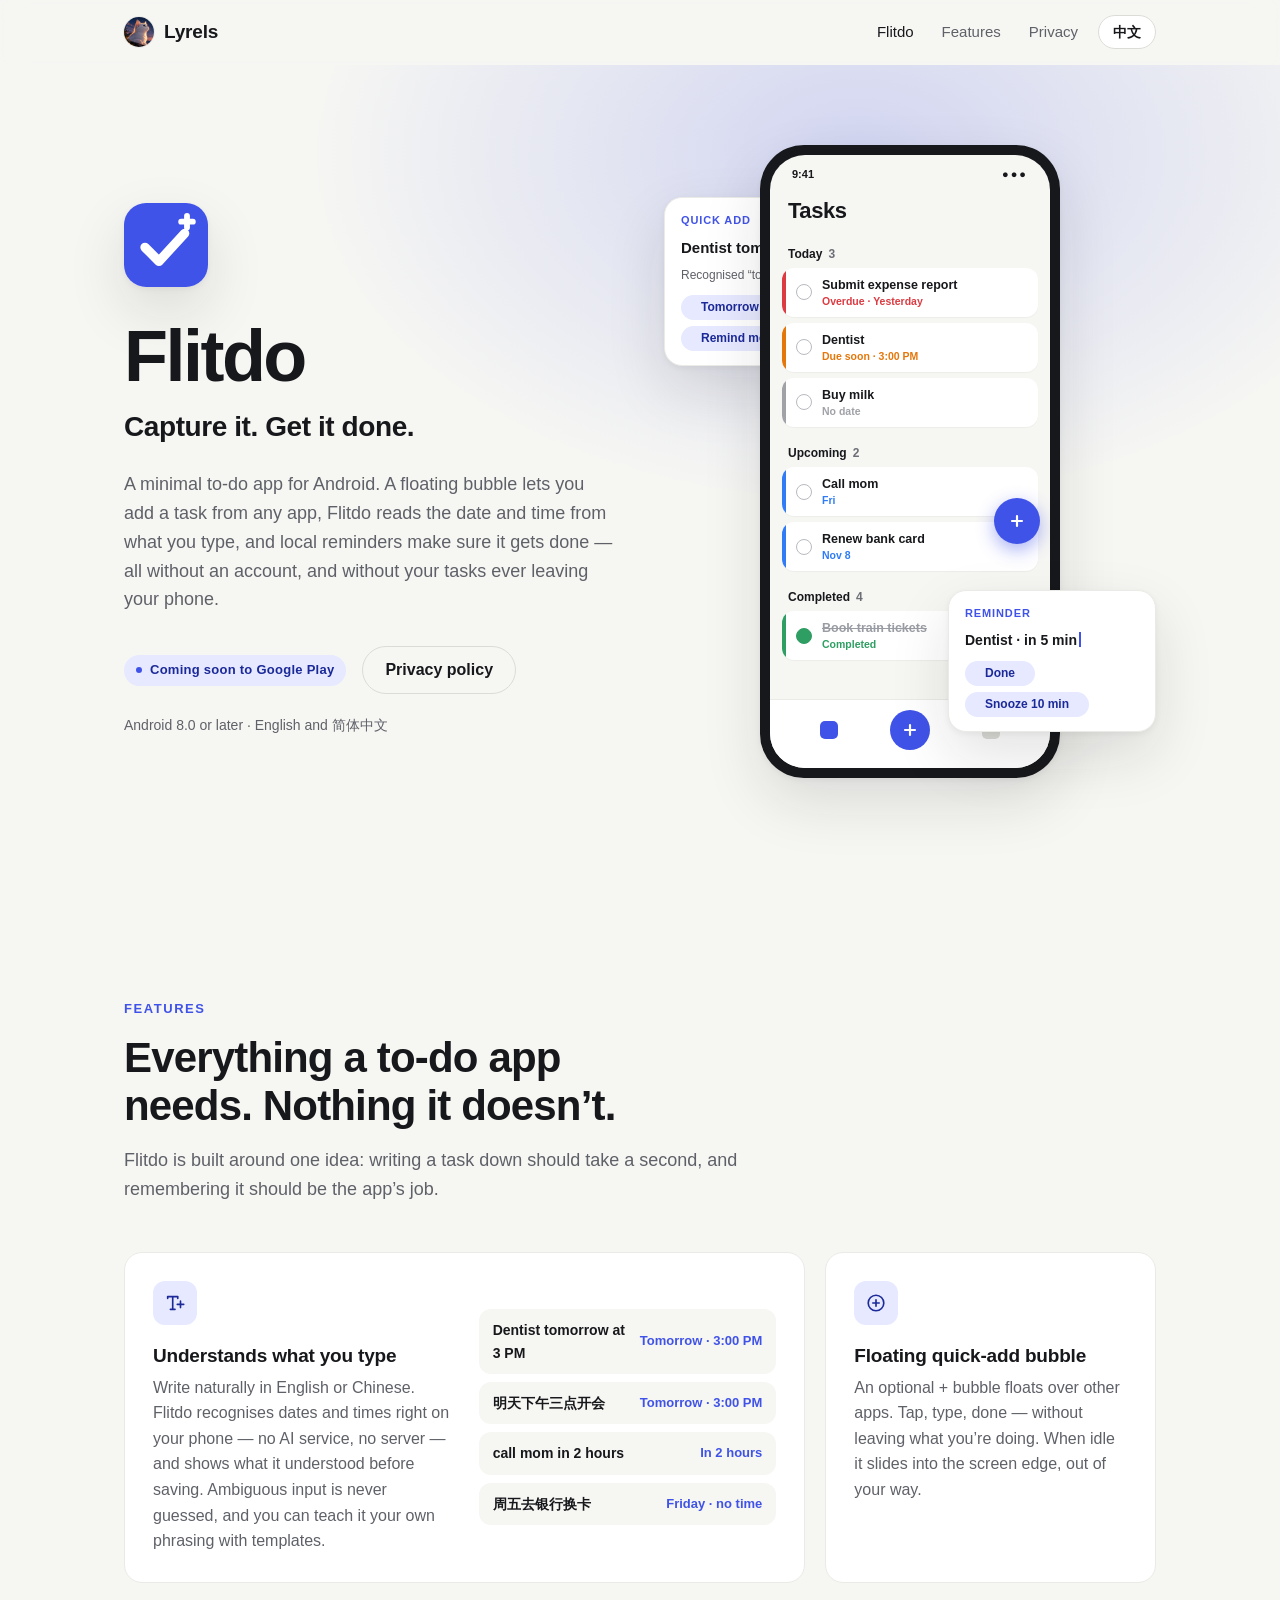
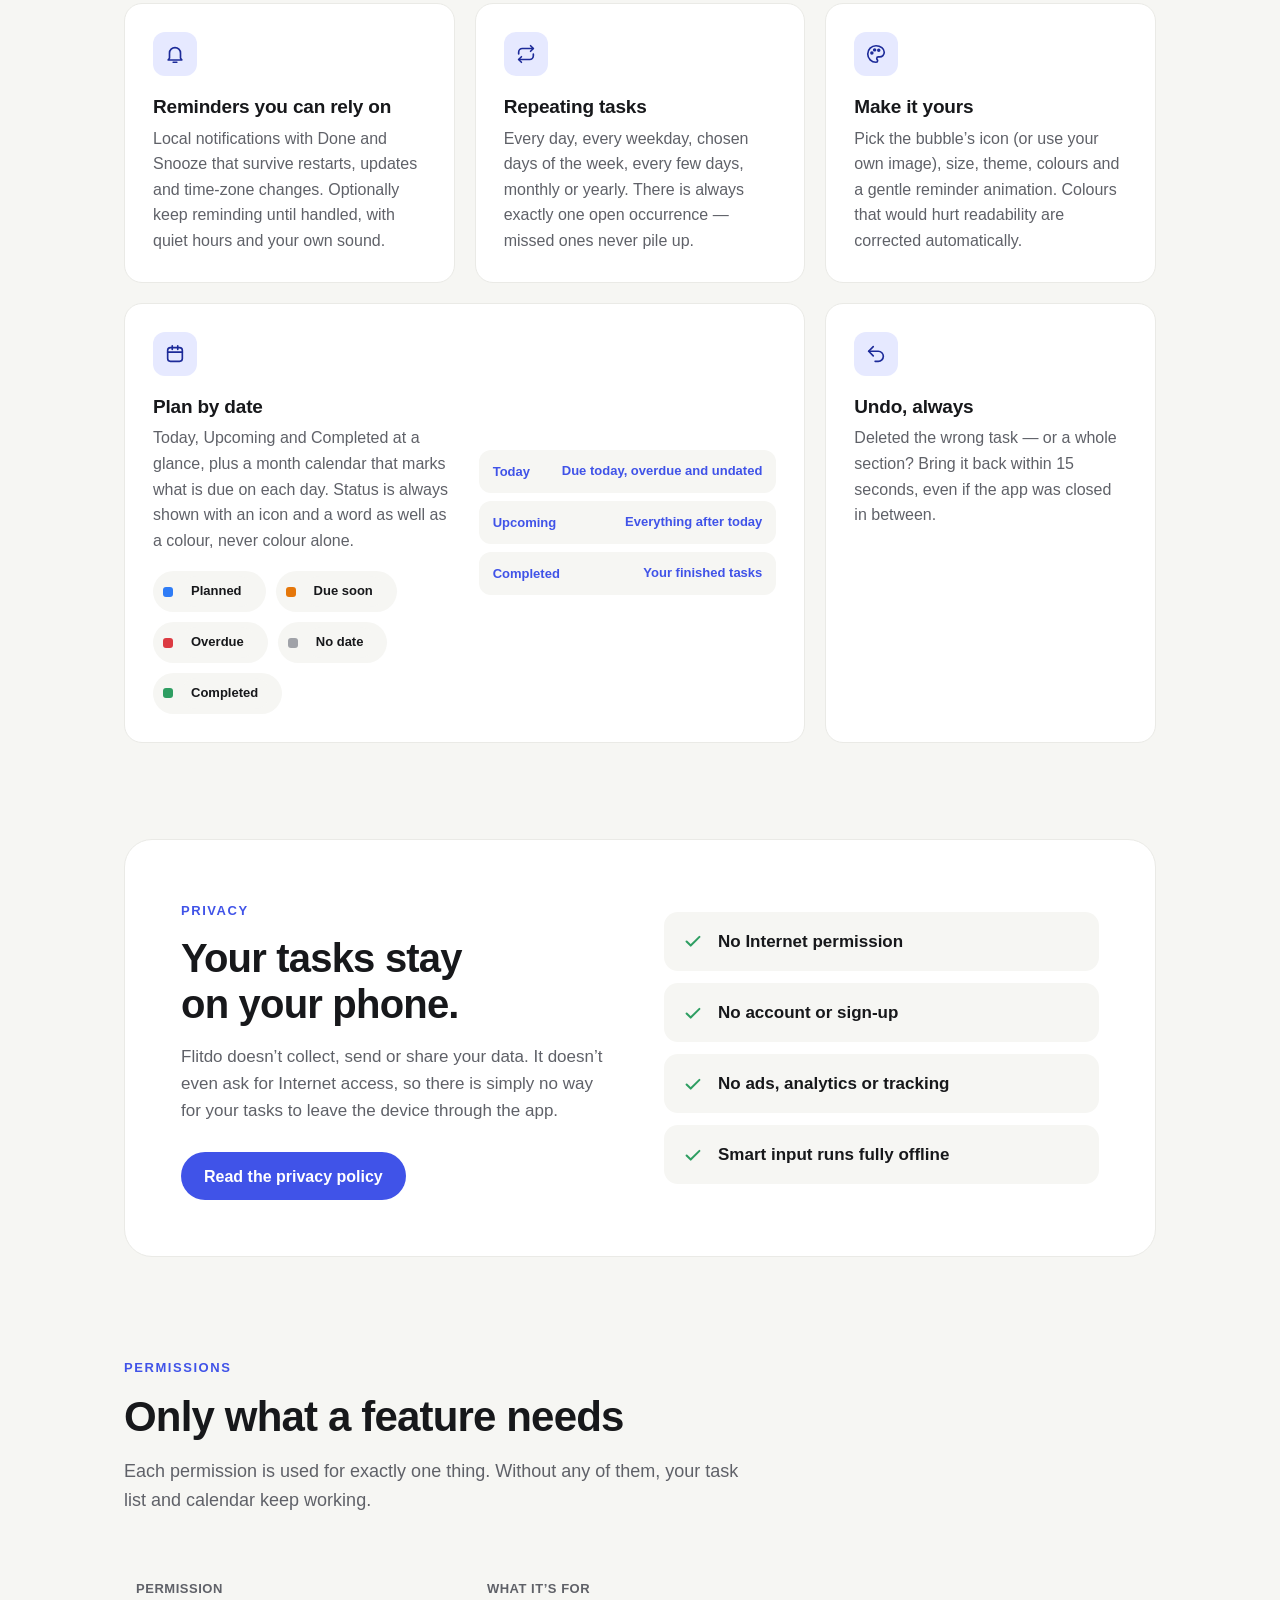
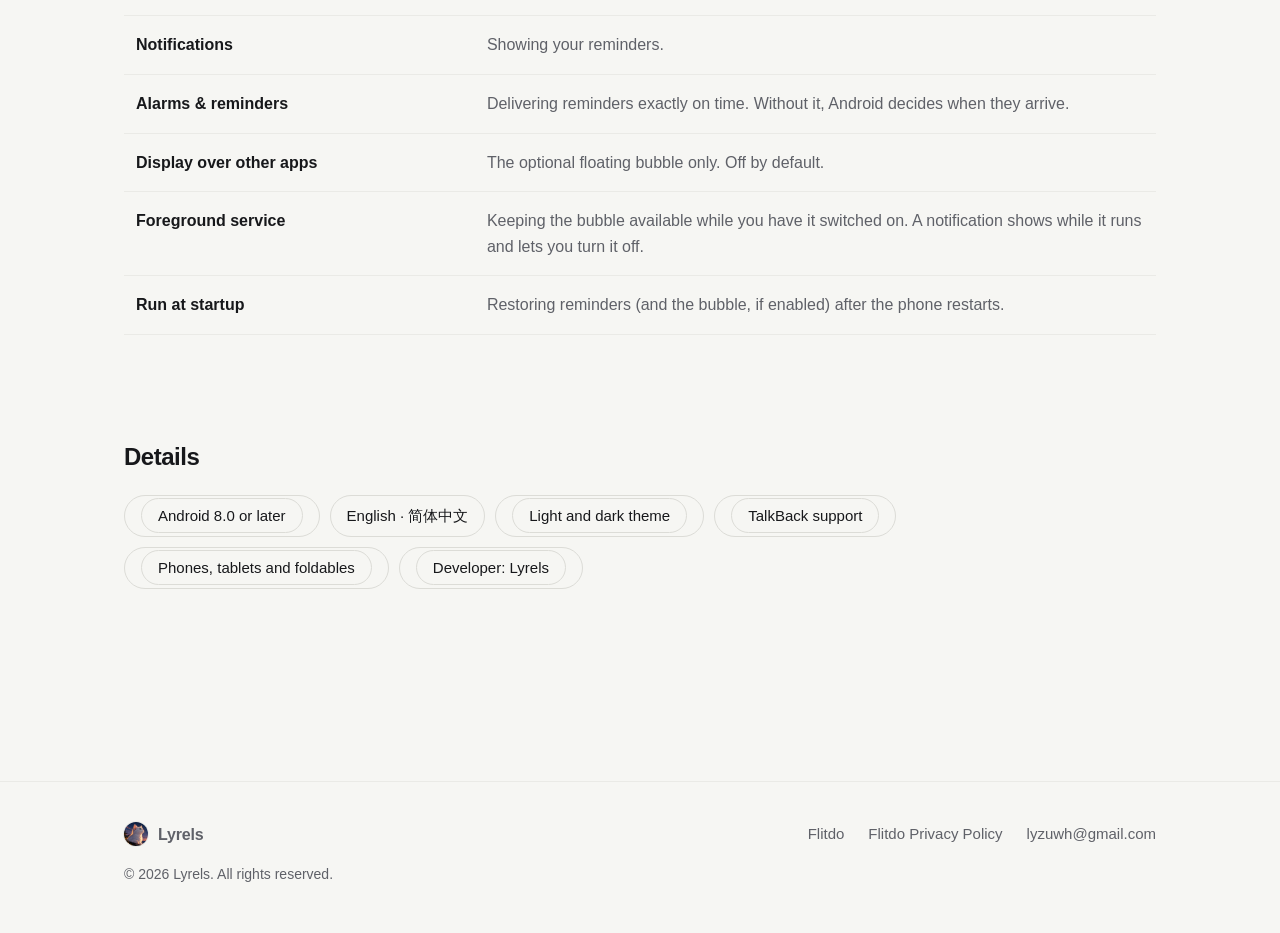
==== flitdo/index.html @ 6fe7a422 "Add Lyrels website with Flitdo page and privacy policy Static, bilingual (English / Simplified Chine" ====
<!doctype html>
<html lang="en" data-lang="en">
<head>
  <meta charset="utf-8">
  <meta name="viewport" content="width=device-width, initial-scale=1">
  <title>Flitdo — Capture it. Get it done.</title>
  <meta name="title-en" content="Flitdo — Capture it. Get it done.">
  <meta name="title-zh" content="Flitdo — 随手记下，轻松完成。">
  <meta name="description" content="Flitdo is a minimal Android to-do app with a floating quick-add bubble, offline natural-language dates in English and Chinese, reliable local reminders and repeating tasks. No account, no ads, no tracking.">
  <link rel="canonical" href="https://lyrels.github.io/flitdo/">
  <link rel="icon" href="/assets/img/flitdo-icon.svg" type="image/svg+xml">
  <meta name="theme-color" content="#f6f6f3" media="(prefers-color-scheme: light)">
  <meta name="theme-color" content="#0f1013" media="(prefers-color-scheme: dark)">
  <meta property="og:type" content="website">
  <meta property="og:site_name" content="Lyrels">
  <meta property="og:title" content="Flitdo — Capture it. Get it done.">
  <meta property="og:description" content="A minimal Android to-do app with a floating quick-add bubble. Your tasks stay on your phone.">
  <meta property="og:image" content="https://lyrels.github.io/assets/img/lyrels-avatar-360.jpg">
  <meta property="og:url" content="https://lyrels.github.io/flitdo/">
  <script>(function(){var r=document.documentElement,l=null,q=/[?&]lang=(en|zh)\b/.exec(location.search);if(q){l=q[1];try{localStorage.setItem('lyrels-lang',l)}catch(e){}}if(!l){try{l=localStorage.getItem('lyrels-lang')}catch(e){}}if(l!=='en'&&l!=='zh'){l=/^zh/i.test(navigator.language||'')?'zh':'en'}r.setAttribute('data-lang',l);r.lang=l==='zh'?'zh-CN':'en'})();</script>
  <link rel="stylesheet" href="/assets/css/site.css">
  <script src="/assets/js/site.js" defer></script>
</head>
<body>
  <a class="skip" href="#main"><span class="en">Skip to content</span><span class="zh">跳到正文</span></a>

  <header class="site-header">
    <div class="wrap">
      <a class="brand" href="/" aria-label="Lyrels home">
        <img class="avatar" src="/assets/img/lyrels-avatar.jpg" alt="" width="30" height="30">
        Lyrels
      </a>
      <nav class="nav" aria-label="Main">
        <a href="/flitdo/" aria-current="page">Flitdo</a>
        <a class="hide-sm" href="#features"><span class="en">Features</span><span class="zh">功能</span></a>
        <a href="/flitdo/privacy/"><span class="en">Privacy</span><span class="zh">隐私政策</span></a>
        <button class="lang-toggle" type="button" hidden>中文</button>
      </nav>
    </div>
  </header>

  <main id="main">
    <section class="app-hero">
      <div class="wrap">
        <div>
          <img class="app-icon" src="/assets/img/flitdo-icon.svg" alt="Flitdo app icon" width="84" height="84">
          <h1>Flitdo</h1>
          <p class="tag"><span class="en">Capture it. Get it done.</span><span class="zh">随手记下，轻松完成。</span></p>
          <p class="lede">
            <span class="en">A minimal to-do app for Android. A floating bubble lets you add a task from any app, Flitdo reads the date and time from what you type, and local reminders make sure it gets done — all without an account, and without your tasks ever leaving your phone.</span>
            <span class="zh">一款简洁的 Android 待办应用。悬浮气泡让你在任何应用里都能添加任务，Flitdo 会从你输入的文字里读出日期和时间，本地提醒帮你按时完成。无需账号，任务也从不离开你的手机。</span>
          </p>
          <div class="actions">
            <span class="badge"><span class="en">Coming soon to Google Play</span><span class="zh">即将登陆 Google Play</span></span>
            <a class="btn btn-ghost" href="/flitdo/privacy/"><span class="en">Privacy policy</span><span class="zh">隐私政策</span></a>
          </div>
          <p class="meta"><span class="en">Android 8.0 or later · English and 简体中文</span><span class="zh">Android 8.0 及以上 · 简体中文与 English</span></p>
        </div>

        <div class="stage" role="img" aria-label="Flitdo task list with a floating quick-add bubble" >
          <div class="float-card fc-1" aria-hidden="true">
            <div class="fc-label"><span class="en">Quick add</span><span class="zh">快速添加</span></div>
            <div class="typed"><span class="en">Dentist tomorrow at 3 PM</span><span class="zh">明天下午三点看牙医</span></div>
            <div class="recog"><span class="en">Recognised “tomorrow at 3 PM”</span><span class="zh">已识别“明天下午三点”</span></div>
            <div class="chips"><span><span class="en">Tomorrow</span><span class="zh">明天</span></span><span><span class="en">3:00 PM</span><span class="zh">15:00</span></span><span><span class="en">Remind me</span><span class="zh">提醒我</span></span></div>
          </div>

          <div class="phone" aria-hidden="true">
            <div class="screen">
              <div class="status"><span>9:41</span><span>●●●</span></div>
              <div class="bar-title"><span class="en">Tasks</span><span class="zh">任务</span></div>
              <div class="group">
                <div class="group-h"><span class="en">Today</span><span class="zh">今天</span> <em>3</em></div>
                <div class="row" style="--s:#dc3b42"><span class="tick"></span><span class="t"><b><span class="en">Submit expense report</span><span class="zh">提交报销单</span></b><small><span class="en">Overdue · Yesterday</span><span class="zh">已逾期 · 昨天</span></small></span></div>
                <div class="row" style="--s:#e5770a"><span class="tick"></span><span class="t"><b><span class="en">Dentist</span><span class="zh">看牙医</span></b><small><span class="en">Due soon · 3:00 PM</span><span class="zh">即将到期 · 15:00</span></small></span></div>
                <div class="row" style="--s:#a0a2a8"><span class="tick"></span><span class="t"><b><span class="en">Buy milk</span><span class="zh">买牛奶</span></b><small><span class="en">No date</span><span class="zh">无日期</span></small></span></div>
              </div>
              <div class="group">
                <div class="group-h"><span class="en">Upcoming</span><span class="zh">即将到来</span> <em>2</em></div>
                <div class="row" style="--s:#2f7cf6"><span class="tick"></span><span class="t"><b><span class="en">Call mom</span><span class="zh">给妈妈打电话</span></b><small><span class="en">Fri</span><span class="zh">周五</span></small></span></div>
                <div class="row" style="--s:#2f7cf6"><span class="tick"></span><span class="t"><b><span class="en">Renew bank card</span><span class="zh">去银行换卡</span></b><small><span class="en">Nov 8</span><span class="zh">11月8日</span></small></span></div>
              </div>
              <div class="group">
                <div class="group-h"><span class="en">Completed</span><span class="zh">已完成</span> <em>4</em></div>
                <div class="row is-done" style="--s:#2e9e62"><span class="tick"></span><span class="t"><b><span class="en">Book train tickets</span><span class="zh">订火车票</span></b><small><span class="en">Completed</span><span class="zh">已完成</span></small></span></div>
              </div>
              <div class="bubble"><svg viewBox="0 0 24 24" fill="none" stroke="#fff" stroke-width="2.6" stroke-linecap="round"><path d="M12 6v12M6 12h12"/></svg></div>
              <div class="nav-bar">
                <i class="on"></i>
                <span class="add"><svg viewBox="0 0 24 24" fill="none" stroke="#fff" stroke-width="2.6" stroke-linecap="round"><path d="M12 6v12M6 12h12"/></svg></span>
                <i></i>
              </div>
            </div>
          </div>

          <div class="float-card fc-2" aria-hidden="true">
            <div class="fc-label"><span class="en">Reminder</span><span class="zh">提醒</span></div>
            <div class="typed" style="font-size:14px"><span class="en">Dentist · in 5 min</span><span class="zh">看牙医 · 5 分钟后</span></div>
            <div class="chips"><span><span class="en">Done</span><span class="zh">完成</span></span><span><span class="en">Snooze 10 min</span><span class="zh">稍后 10 分钟</span></span></div>
          </div>
        </div>
      </div>
    </section>

    <section class="section" id="features" aria-labelledby="features-title">
      <div class="wrap">
        <div class="section-head">
          <span class="eyebrow"><span class="en">Features</span><span class="zh">功能</span></span>
          <h2 id="features-title"><span class="en">Everything a to-do app needs. Nothing it doesn’t.</span><span class="zh">待办应用该有的都有，不该有的一样没有。</span></h2>
          <p><span class="en">Flitdo is built around one idea: writing a task down should take a second, and remembering it should be the app’s job.</span><span class="zh">Flitdo 围绕一个想法打造：记下一件事只该花一秒钟，记住它是应用的事。</span></p>
        </div>

        <div class="features">
          <article class="feature wide">
            <div>
              <div class="icon"><svg viewBox="0 0 24 24" fill="none" stroke="currentColor" stroke-width="1.8" stroke-linecap="round" stroke-linejoin="round" aria-hidden="true"><path d="M4 7V5h11v2M9.5 5v14M7 19h5"/><path d="M18 10v7M14.5 13.5h7"/></svg></div>
              <h3><span class="en">Understands what you type</span><span class="zh">读懂你写的时间</span></h3>
              <p>
                <span class="en">Write naturally in English or Chinese. Flitdo recognises dates and times right on your phone — no AI service, no server — and shows what it understood before saving. Ambiguous input is never guessed, and you can teach it your own phrasing with templates.</span>
                <span class="zh">用中文或英文自然地写。Flitdo 直接在手机上识别日期和时间——不用 AI 服务，也不连服务器——保存前会先告诉你它识别到了什么。有歧义的输入绝不瞎猜，你还可以用模板教它认识你自己的说法。</span>
              </p>
            </div>
            <div class="examples" aria-label="Examples">
              <div><q>Dentist tomorrow at 3 PM</q><span><span class="en">Tomorrow · 3:00 PM</span><span class="zh">明天 · 15:00</span></span></div>
              <div><q>明天下午三点开会</q><span><span class="en">Tomorrow · 3:00 PM</span><span class="zh">明天 · 15:00</span></span></div>
              <div><q>call mom in 2 hours</q><span><span class="en">In 2 hours</span><span class="zh">2 小时后</span></span></div>
              <div><q>周五去银行换卡</q><span><span class="en">Friday · no time</span><span class="zh">周五 · 不设时间</span></span></div>
            </div>
          </article>

          <article class="feature">
            <div class="icon"><svg viewBox="0 0 24 24" fill="none" stroke="currentColor" stroke-width="1.8" stroke-linecap="round" stroke-linejoin="round" aria-hidden="true"><circle cx="12" cy="12" r="8.5"/><path d="M12 8.5v7M8.5 12h7"/></svg></div>
            <h3><span class="en">Floating quick-add bubble</span><span class="zh">悬浮快速添加气泡</span></h3>
            <p><span class="en">An optional + bubble floats over other apps. Tap, type, done — without leaving what you’re doing. When idle it slides into the screen edge, out of your way.</span><span class="zh">可选的 + 气泡悬浮在其他应用之上。点一下、输入、完成，不必离开手头的事。闲置时会滑进屏幕边缘，不挡视线。</span></p>
          </article>

          <article class="feature">
            <div class="icon"><svg viewBox="0 0 24 24" fill="none" stroke="currentColor" stroke-width="1.8" stroke-linecap="round" stroke-linejoin="round" aria-hidden="true"><path d="M6 16.5V11a6 6 0 0 1 12 0v5.5l1.5 2h-15z"/><path d="M10 21h4"/></svg></div>
            <h3><span class="en">Reminders you can rely on</span><span class="zh">可靠的提醒</span></h3>
            <p><span class="en">Local notifications with Done and Snooze that survive restarts, updates and time-zone changes. Optionally keep reminding until handled, with quiet hours and your own sound.</span><span class="zh">带“完成”和“稍后提醒”的本地通知，重启、更新、切换时区后依然有效。还可以选择持续提醒直到处理，支持免打扰时段和自定义提示音。</span></p>
          </article>

          <article class="feature">
            <div class="icon"><svg viewBox="0 0 24 24" fill="none" stroke="currentColor" stroke-width="1.8" stroke-linecap="round" stroke-linejoin="round" aria-hidden="true"><path d="M17 3l3 3-3 3"/><path d="M4 12v-2a4 4 0 0 1 4-4h12"/><path d="M7 21l-3-3 3-3"/><path d="M20 12v2a4 4 0 0 1-4 4H4"/></svg></div>
            <h3><span class="en">Repeating tasks</span><span class="zh">重复任务</span></h3>
            <p><span class="en">Every day, every weekday, chosen days of the week, every few days, monthly or yearly. There is always exactly one open occurrence — missed ones never pile up.</span><span class="zh">每天、每个工作日、每周指定几天、每隔几天、每月或每年。始终只有一个待办的实例，错过的不会越堆越多。</span></p>
          </article>

          <article class="feature">
            <div class="icon"><svg viewBox="0 0 24 24" fill="none" stroke="currentColor" stroke-width="1.8" stroke-linecap="round" stroke-linejoin="round" aria-hidden="true"><path d="M12 3a9 9 0 1 0 0 18c1.1 0 1.8-.8 1.8-1.7 0-.5-.2-.9-.5-1.2-.3-.3-.5-.7-.5-1.2 0-.9.8-1.7 1.7-1.7H16a5 5 0 0 0 5-5c0-4-4-7.2-9-7.2z"/><circle cx="7.5" cy="11" r="1"/><circle cx="10.5" cy="7.5" r="1"/><circle cx="15" cy="8" r="1"/></svg></div>
            <h3><span class="en">Make it yours</span><span class="zh">按你的喜好定制</span></h3>
            <p><span class="en">Pick the bubble’s icon (or use your own image), size, theme, colours and a gentle reminder animation. Colours that would hurt readability are corrected automatically.</span><span class="zh">自选气泡图标（也可以用自己的图片）、大小、主题、颜色和柔和的提醒动画。影响可读性的配色会被自动修正。</span></p>
          </article>

          <article class="feature wide">
            <div>
              <div class="icon"><svg viewBox="0 0 24 24" fill="none" stroke="currentColor" stroke-width="1.8" stroke-linecap="round" stroke-linejoin="round" aria-hidden="true"><rect x="4" y="5" width="16" height="15" rx="3"/><path d="M4 10h16M9 3v4M15 3v4"/></svg></div>
              <h3><span class="en">Plan by date</span><span class="zh">按日期规划</span></h3>
              <p><span class="en">Today, Upcoming and Completed at a glance, plus a month calendar that marks what is due on each day. Status is always shown with an icon and a word as well as a colour, never colour alone.</span><span class="zh">“今天”“即将到来”“已完成”一目了然，月历还会标出每天的待办。状态除了颜色，还始终配有图标和文字，绝不只靠颜色区分。</span></p>
              <div class="legend" aria-label="Status colours">
                <span><i style="background:var(--normal)"></i><span class="en">Planned</span><span class="zh">计划中</span></span>
                <span><i style="background:var(--soon)"></i><span class="en">Due soon</span><span class="zh">即将到期</span></span>
                <span><i style="background:var(--overdue)"></i><span class="en">Overdue</span><span class="zh">已逾期</span></span>
                <span><i style="background:var(--undated)"></i><span class="en">No date</span><span class="zh">无日期</span></span>
                <span><i style="background:var(--done)"></i><span class="en">Completed</span><span class="zh">已完成</span></span>
              </div>
            </div>
            <div class="examples" aria-hidden="true">
              <div><q><span class="en">Today</span><span class="zh">今天</span></q><span><span class="en">Due today, overdue and undated</span><span class="zh">今天到期、逾期和无日期</span></span></div>
              <div><q><span class="en">Upcoming</span><span class="zh">即将到来</span></q><span><span class="en">Everything after today</span><span class="zh">今天之后的全部任务</span></span></div>
              <div><q><span class="en">Completed</span><span class="zh">已完成</span></q><span><span class="en">Your finished tasks</span><span class="zh">已经完成的任务</span></span></div>
            </div>
          </article>

          <article class="feature">
            <div class="icon"><svg viewBox="0 0 24 24" fill="none" stroke="currentColor" stroke-width="1.8" stroke-linecap="round" stroke-linejoin="round" aria-hidden="true"><path d="M9 14L4 9l5-5"/><path d="M4 9h10.5a5.5 5.5 0 0 1 0 11H11"/></svg></div>
            <h3><span class="en">Undo, always</span><span class="zh">随时撤销</span></h3>
            <p><span class="en">Deleted the wrong task — or a whole section? Bring it back within 15 seconds, even if the app was closed in between.</span><span class="zh">删错了一个任务，甚至一整组？15 秒内都能恢复，即使中途关掉了应用也可以。</span></p>
          </article>
        </div>
      </div>
    </section>

    <section class="section" aria-labelledby="privacy-title">
      <div class="wrap">
        <div class="privacy-band">
          <div>
            <span class="eyebrow"><span class="en">Privacy</span><span class="zh">隐私</span></span>
            <h2 id="privacy-title"><span class="en">Your tasks stay on your phone.</span><span class="zh">你的任务只留在你的手机上。</span></h2>
            <p><span class="en">Flitdo doesn’t collect, send or share your data. It doesn’t even ask for Internet access, so there is simply no way for your tasks to leave the device through the app.</span><span class="zh">Flitdo 不收集、不上传、也不分享你的数据。它甚至不申请联网权限，你的任务根本没有途径通过应用离开设备。</span></p>
            <div class="actions"><a class="btn btn-primary" href="/flitdo/privacy/"><span class="en">Read the privacy policy</span><span class="zh">阅读隐私政策</span></a></div>
          </div>
          <ul class="checks">
            <li><svg viewBox="0 0 24 24" fill="none" stroke="currentColor" stroke-width="2.2" stroke-linecap="round" stroke-linejoin="round" aria-hidden="true"><path d="M5 12.5l4.5 4.5L19 7.5"/></svg><span><span class="en">No Internet permission</span><span class="zh">不申请联网权限</span></span></li>
            <li><svg viewBox="0 0 24 24" fill="none" stroke="currentColor" stroke-width="2.2" stroke-linecap="round" stroke-linejoin="round" aria-hidden="true"><path d="M5 12.5l4.5 4.5L19 7.5"/></svg><span><span class="en">No account or sign-up</span><span class="zh">无需账号，无需注册</span></span></li>
            <li><svg viewBox="0 0 24 24" fill="none" stroke="currentColor" stroke-width="2.2" stroke-linecap="round" stroke-linejoin="round" aria-hidden="true"><path d="M5 12.5l4.5 4.5L19 7.5"/></svg><span><span class="en">No ads, analytics or tracking</span><span class="zh">无广告、无统计、无追踪</span></span></li>
            <li><svg viewBox="0 0 24 24" fill="none" stroke="currentColor" stroke-width="2.2" stroke-linecap="round" stroke-linejoin="round" aria-hidden="true"><path d="M5 12.5l4.5 4.5L19 7.5"/></svg><span><span class="en">Smart input runs fully offline</span><span class="zh">智能识别完全离线运行</span></span></li>
          </ul>
        </div>
      </div>
    </section>

    <section class="section" aria-labelledby="perm-title">
      <div class="wrap">
        <div class="section-head">
          <span class="eyebrow"><span class="en">Permissions</span><span class="zh">权限</span></span>
          <h2 id="perm-title"><span class="en">Only what a feature needs</span><span class="zh">只申请功能必需的权限</span></h2>
          <p><span class="en">Each permission is used for exactly one thing. Without any of them, your task list and calendar keep working.</span><span class="zh">每项权限只用于一件事。即使全部不授予，任务列表和日历依然可以正常使用。</span></p>
        </div>
        <table class="perm">
          <thead>
            <tr><th scope="col"><span class="en">Permission</span><span class="zh">权限</span></th><th scope="col"><span class="en">What it’s for</span><span class="zh">用途</span></th></tr>
          </thead>
          <tbody>
            <tr><td><span class="en">Notifications</span><span class="zh">通知</span></td><td><span class="en">Showing your reminders.</span><span class="zh">显示你设置的提醒。</span></td></tr>
            <tr><td><span class="en">Alarms &amp; reminders</span><span class="zh">闹钟和提醒</span></td><td><span class="en">Delivering reminders exactly on time. Without it, Android decides when they arrive.</span><span class="zh">让提醒准时送达。未授予时，由 Android 决定提醒的送达时间。</span></td></tr>
            <tr><td><span class="en">Display over other apps</span><span class="zh">显示在其他应用上层</span></td><td><span class="en">The optional floating bubble only. Off by default.</span><span class="zh">仅用于可选的悬浮气泡，默认关闭。</span></td></tr>
            <tr><td><span class="en">Foreground service</span><span class="zh">前台服务</span></td><td><span class="en">Keeping the bubble available while you have it switched on. A notification shows while it runs and lets you turn it off.</span><span class="zh">在你开启气泡期间保持其可用。运行时会显示一条通知，可以随时从通知中关闭。</span></td></tr>
            <tr><td><span class="en">Run at startup</span><span class="zh">开机启动</span></td><td><span class="en">Restoring reminders (and the bubble, if enabled) after the phone restarts.</span><span class="zh">手机重启后恢复提醒（以及已开启的气泡）。</span></td></tr>
          </tbody>
        </table>
      </div>
    </section>

    <section class="section" aria-labelledby="details-title">
      <div class="wrap">
        <div class="section-head" style="margin-bottom:24px">
          <h2 id="details-title" style="font-size:24px"><span class="en">Details</span><span class="zh">更多信息</span></h2>
        </div>
        <div class="specs">
          <span><span class="en">Android 8.0 or later</span><span class="zh">Android 8.0 及以上</span></span>
          <span>English · 简体中文</span>
          <span><span class="en">Light and dark theme</span><span class="zh">浅色与深色主题</span></span>
          <span><span class="en">TalkBack support</span><span class="zh">支持 TalkBack 读屏</span></span>
          <span><span class="en">Phones, tablets and foldables</span><span class="zh">手机、平板与折叠屏</span></span>
          <span><span class="en">Developer: Lyrels</span><span class="zh">开发者：Lyrels</span></span>
        </div>
      </div>
    </section>
  </main>

  <footer class="site-footer">
    <div class="wrap">
      <a class="brand" href="/" aria-label="Lyrels home">
        <img class="avatar" src="/assets/img/lyrels-avatar.jpg" alt="" width="30" height="30">
        Lyrels
      </a>
      <nav aria-label="Footer">
        <a href="/flitdo/">Flitdo</a>
        <a href="/flitdo/privacy/"><span class="en">Flitdo Privacy Policy</span><span class="zh">Flitdo 隐私政策</span></a>
        <a href="mailto:lyzuwh@gmail.com">lyzuwh@gmail.com</a>
      </nav>
      <small>© <span data-year>2026</span> Lyrels. <span class="en">All rights reserved.</span><span class="zh">保留所有权利。</span></small>
    </div>
  </footer>
</body>
</html>
---- assets/css/site.css ----
/* Lyrels — site styles. Colours mirror the Flitdo app palette (ui/theme/Palette.kt). */

:root {
  --paper: #f6f6f3;
  --surface: #ffffff;
  --subtle: #edede9;
  --ink: #17181b;
  --muted: #5f6168;
  --line: #dcdcd7;
  --line-soft: #eaeae6;
  --brand: #4053e8;
  --brand-ink: #ffffff;
  --brand-soft: #e6e9ff;
  --brand-strong: #1c2a99;
  --normal: #2f7cf6;
  --soon: #e5770a;
  --overdue: #dc3b42;
  --undated: #a0a2a8;
  --done: #2e9e62;
  --shadow: 0 1px 2px rgba(23, 24, 27, .04), 0 8px 24px rgba(23, 24, 27, .06);
  --shadow-lg: 0 2px 6px rgba(23, 24, 27, .05), 0 24px 60px rgba(23, 24, 27, .12);
  --radius: 18px;
  --max: 1080px;
  --font: -apple-system, BlinkMacSystemFont, "Segoe UI", Roboto, "Helvetica Neue", Arial,
    "PingFang SC", "Hiragino Sans GB", "Microsoft YaHei", "Noto Sans SC", sans-serif;
  color-scheme: light;
}

@media (prefers-color-scheme: dark) {
  :root:not([data-theme="light"]) {
    --paper: #0f1013;
    --surface: #17181c;
    --subtle: #222328;
    --ink: #ececef;
    --muted: #9a9ca4;
    --line: #34353b;
    --line-soft: #26272c;
    --brand: #8c9bff;
    --brand-ink: #0e1440;
    --brand-soft: #26307a;
    --brand-strong: #dde1ff;
    --normal: #5e9bff;
    --soon: #ff9f43;
    --overdue: #ff6369;
    --undated: #6e7078;
    --done: #4cc38a;
    --shadow: 0 1px 2px rgba(0, 0, 0, .3), 0 8px 24px rgba(0, 0, 0, .25);
    --shadow-lg: 0 2px 6px rgba(0, 0, 0, .3), 0 24px 60px rgba(0, 0, 0, .45);
    color-scheme: dark;
  }
}

:root[data-theme="dark"] {
  --paper: #0f1013;
  --surface: #17181c;
  --subtle: #222328;
  --ink: #ececef;
  --muted: #9a9ca4;
  --line: #34353b;
  --line-soft: #26272c;
  --brand: #8c9bff;
  --brand-ink: #0e1440;
  --brand-soft: #26307a;
  --brand-strong: #dde1ff;
  --normal: #5e9bff;
  --soon: #ff9f43;
  --overdue: #ff6369;
  --undated: #6e7078;
  --done: #4cc38a;
  --shadow: 0 1px 2px rgba(0, 0, 0, .3), 0 8px 24px rgba(0, 0, 0, .25);
  --shadow-lg: 0 2px 6px rgba(0, 0, 0, .3), 0 24px 60px rgba(0, 0, 0, .45);
  color-scheme: dark;
}

/* Language switching: elements carry class "en" or "zh"; the root says which one shows. */
html[data-lang="en"] .zh,
html[data-lang="zh"] .en { display: none !important; }

*, *::before, *::after { box-sizing: border-box; }

html { -webkit-text-size-adjust: 100%; scroll-padding-top: 84px; }

body {
  margin: 0;
  background: var(--paper);
  color: var(--ink);
  font-family: var(--font);
  font-size: 17px;
  line-height: 1.6;
  -webkit-font-smoothing: antialiased;
  text-rendering: optimizeLegibility;
  overflow-x: hidden;
}

img, svg { display: block; max-width: 100%; }

a { color: var(--brand); text-decoration-thickness: 1px; text-underline-offset: 3px; }
a:hover { text-decoration-thickness: 2px; }

:focus-visible { outline: 2px solid var(--brand); outline-offset: 3px; border-radius: 6px; }

h1, h2, h3 { line-height: 1.15; letter-spacing: -0.02em; margin: 0; text-wrap: balance; }
p { margin: 0; text-wrap: pretty; }

.wrap { width: 100%; max-width: var(--max); margin: 0 auto; padding: 0 24px; }

.skip {
  position: absolute; left: 16px; top: -48px; z-index: 20;
  background: var(--ink); color: var(--paper); padding: 8px 14px; border-radius: 10px;
}
.skip:focus { top: 12px; }

/* ---------- Header ---------- */

.site-header {
  position: sticky; top: 0; z-index: 10;
  background: color-mix(in srgb, var(--paper) 82%, transparent);
  backdrop-filter: saturate(1.4) blur(14px);
  -webkit-backdrop-filter: saturate(1.4) blur(14px);
  border-bottom: 1px solid transparent;
  transition: border-color .2s;
}
.site-header.scrolled { border-bottom-color: var(--line-soft); }

.site-header .wrap { display: flex; align-items: center; gap: 24px; height: 64px; }

.brand {
  display: inline-flex; align-items: center; gap: 10px;
  color: var(--ink); text-decoration: none; font-weight: 700; font-size: 19px; letter-spacing: -0.01em;
}
.brand .avatar { width: 30px; height: 30px; border-radius: 50%; object-fit: cover; box-shadow: 0 0 0 1px var(--line-soft); }

.nav { display: flex; align-items: center; gap: 4px; margin-left: auto; }
.nav a {
  color: var(--muted); text-decoration: none; font-size: 15px; font-weight: 500;
  padding: 6px 12px; border-radius: 999px; transition: color .15s, background .15s;
}
.nav a:hover { color: var(--ink); background: var(--subtle); }
.nav a[aria-current="page"] { color: var(--ink); }

.lang-toggle {
  font: inherit; font-size: 14px; font-weight: 600; color: var(--ink);
  background: var(--surface); border: 1px solid var(--line); border-radius: 999px;
  height: 34px; min-width: 56px; padding: 0 14px; cursor: pointer; margin-left: 4px;
  transition: border-color .15s, background .15s;
}
.lang-toggle:hover { border-color: var(--muted); }

/* ---------- Buttons, badges ---------- */

.btn {
  display: inline-flex; align-items: center; justify-content: center; gap: 8px;
  height: 48px; padding: 0 22px; border-radius: 999px;
  font: inherit; font-size: 16px; font-weight: 600; text-decoration: none; white-space: nowrap;
  border: 1px solid transparent; transition: transform .15s, background .15s, border-color .15s;
}
.btn:hover { transform: translateY(-1px); }
.btn-primary { background: var(--brand); color: var(--brand-ink); }
.btn-primary:hover { background: color-mix(in srgb, var(--brand) 88%, var(--ink)); }
.btn-ghost { background: transparent; color: var(--ink); border-color: var(--line); }
.btn-ghost:hover { border-color: var(--muted); }
.btn svg { width: 18px; height: 18px; }

.badge {
  display: inline-flex; align-items: center; gap: 8px;
  font-size: 13px; font-weight: 600; letter-spacing: .02em;
  color: var(--brand-strong); background: var(--brand-soft);
  padding: 5px 12px; border-radius: 999px;
}
.badge::before {
  content: ""; width: 6px; height: 6px; border-radius: 50%; background: var(--brand);
}

.eyebrow {
  font-size: 13px; font-weight: 700; letter-spacing: .12em; text-transform: uppercase; color: var(--brand);
}
html[data-lang="zh"] .eyebrow { letter-spacing: .2em; }

/* ---------- Sections ---------- */

.section { padding: 96px 0; }
.section + .section { padding-top: 0; }
.section-head { max-width: 640px; margin-bottom: 48px; }
.section-head h2 { font-size: clamp(30px, 4vw, 42px); margin-top: 12px; }
.section-head p { color: var(--muted); font-size: 18px; margin-top: 16px; }

/* ---------- Home hero ---------- */

.hero { position: relative; padding: 96px 0 104px; overflow: hidden; }
.hero::before {
  content: ""; position: absolute; inset: -40% -10% auto auto; width: 720px; height: 720px;
  background: radial-gradient(closest-side, color-mix(in srgb, var(--brand) 22%, transparent), transparent);
  pointer-events: none; z-index: -1;
}
.hero h1 { font-size: clamp(40px, 7vw, 76px); max-width: 15ch; letter-spacing: -0.035em; }
html[data-lang="zh"] .hero h1 { letter-spacing: -0.01em; max-width: 13em; }
.hero h1 .accent { color: var(--brand); }
.hero .lede { font-size: clamp(18px, 2.2vw, 21px); color: var(--muted); max-width: 560px; margin-top: 24px; }
.hero .actions { display: flex; flex-wrap: wrap; gap: 12px; margin-top: 36px; }

/* ---------- Product card (home) ---------- */

.product {
  display: grid; grid-template-columns: 1.1fr 1fr; align-items: center; gap: 40px;
  background: var(--surface); border: 1px solid var(--line-soft); border-radius: 28px;
  padding: 48px; box-shadow: var(--shadow); overflow: hidden; position: relative;
}
.product-info .app-id { display: flex; align-items: center; gap: 16px; }
.product-info .app-id img { width: 64px; height: 64px; border-radius: 16px; box-shadow: var(--shadow); }
.product-info h3 { font-size: 32px; }
.product-info .tagline { color: var(--muted); font-size: 16px; margin-top: 2px; }
.product-info .desc { margin-top: 24px; font-size: 17px; }
.product-info ul { list-style: none; padding: 0; margin: 24px 0 0; display: grid; gap: 10px; }
.product-info li { display: flex; gap: 12px; align-items: flex-start; color: var(--ink); font-size: 16px; }
.product-info li svg { flex: none; width: 20px; height: 20px; margin-top: 3px; color: var(--brand); }
.product-info .actions { display: flex; flex-wrap: wrap; gap: 12px; margin-top: 32px; }

.product-visual {
  position: relative; min-height: 360px; border-radius: 22px;
  background:
    radial-gradient(120% 90% at 100% 0%, color-mix(in srgb, var(--brand) 26%, transparent), transparent 60%),
    var(--subtle);
  display: grid; place-items: center; overflow: hidden;
}
.product-visual .big-icon { width: 148px; height: 148px; border-radius: 38px; box-shadow: var(--shadow-lg); }
.product-visual .chip {
  position: absolute; display: inline-flex; align-items: center; gap: 8px;
  background: var(--surface); color: var(--ink); border: 1px solid var(--line-soft);
  border-radius: 999px; padding: 8px 14px; font-size: 14px; font-weight: 500; box-shadow: var(--shadow);
  white-space: nowrap;
}
.product-visual .chip i { width: 8px; height: 8px; border-radius: 50%; display: inline-block; }
.product-visual .c1 { top: 18%; left: 8%; }
.product-visual .c2 { top: 30%; right: 6%; }
.product-visual .c3 { bottom: 16%; left: 14%; }

/* ---------- Principles grid ---------- */

.grid-3 { display: grid; grid-template-columns: repeat(3, 1fr); gap: 20px; }
.card {
  background: var(--surface); border: 1px solid var(--line-soft); border-radius: var(--radius);
  padding: 28px;
}
.card .icon {
  width: 44px; height: 44px; border-radius: 12px; display: grid; place-items: center;
  background: var(--brand-soft); color: var(--brand-strong); margin-bottom: 20px;
}
.card .icon svg { width: 22px; height: 22px; }
.card h3 { font-size: 19px; letter-spacing: -0.01em; }
.card p { color: var(--muted); font-size: 16px; margin-top: 8px; }

/* ---------- Contact band ---------- */

.contact {
  display: flex; align-items: center; justify-content: space-between; gap: 32px; flex-wrap: wrap;
  background: var(--ink); color: var(--paper); border-radius: 28px; padding: 48px;
}
.contact h2 { font-size: clamp(26px, 3.4vw, 36px); }
.contact p { color: color-mix(in srgb, var(--paper) 70%, transparent); margin-top: 10px; }
.contact .btn-primary { background: var(--paper); color: var(--ink); }
.contact .btn-primary:hover { background: color-mix(in srgb, var(--paper) 88%, var(--ink)); }

/* ---------- Footer ---------- */

.site-footer { border-top: 1px solid var(--line-soft); margin-top: 96px; padding: 40px 0 48px; }
.site-footer .wrap { display: flex; flex-wrap: wrap; gap: 16px 32px; align-items: center; justify-content: space-between; }
.site-footer .brand { font-size: 16px; }
.site-footer .brand .avatar { width: 24px; height: 24px; }
.site-footer nav { display: flex; flex-wrap: wrap; gap: 8px 24px; }
.site-footer a { color: var(--muted); text-decoration: none; font-size: 15px; }
.site-footer a:hover { color: var(--ink); }
.site-footer small { color: var(--muted); font-size: 14px; width: 100%; }

/* ---------- Flitdo product page ---------- */

.app-hero { padding: 72px 0 96px; position: relative; overflow: hidden; }
.app-hero::before {
  content: ""; position: absolute; left: 50%; top: -260px; width: 1100px; height: 700px; transform: translateX(-30%);
  background: radial-gradient(closest-side, color-mix(in srgb, var(--brand) 20%, transparent), transparent);
  pointer-events: none; z-index: -1;
}
.app-hero .wrap { display: grid; grid-template-columns: 1fr 1fr; align-items: center; gap: 48px; }
.app-hero .app-icon { width: 84px; height: 84px; border-radius: 22px; box-shadow: var(--shadow-lg); }
.app-hero h1 { font-size: clamp(44px, 6.4vw, 72px); letter-spacing: -0.035em; margin-top: 28px; }
.app-hero .tag { font-size: clamp(22px, 2.6vw, 28px); font-weight: 600; letter-spacing: -0.015em; margin-top: 8px; }
.app-hero .lede { color: var(--muted); font-size: 18px; max-width: 500px; margin-top: 20px; }
.app-hero .actions { display: flex; flex-wrap: wrap; align-items: center; gap: 12px 16px; margin-top: 32px; }
.app-hero .meta { color: var(--muted); font-size: 14px; margin-top: 20px; }

/* Phone mockup */
.stage { position: relative; display: flex; justify-content: center; padding: 8px 0 24px; }

.phone {
  position: relative; width: 300px; aspect-ratio: 9 / 19; border-radius: 44px;
  background: var(--ink); padding: 10px; box-shadow: var(--shadow-lg);
}
.screen {
  position: relative; height: 100%; border-radius: 35px; overflow: hidden;
  background: #f6f6f3; color: #17181b; font-size: 12px; line-height: 1.35;
  display: flex; flex-direction: column;
}
.screen .status { display: flex; justify-content: space-between; padding: 12px 22px 0; font-size: 11px; font-weight: 600; }
.screen .status span:last-child { letter-spacing: 2px; }
.screen .bar-title { padding: 14px 18px 8px; font-size: 22px; font-weight: 700; letter-spacing: -0.02em; }
.screen .group { padding: 6px 12px 0; }
.screen .group-h {
  display: flex; align-items: center; gap: 6px; padding: 6px 6px; font-weight: 700; font-size: 12px;
}
.screen .group-h em { font-style: normal; color: #6c6e75; font-weight: 600; }
.screen .row {
  position: relative; display: flex; align-items: center; gap: 10px;
  background: #fff; border-radius: 12px; padding: 9px 10px 9px 14px; margin-bottom: 6px; overflow: hidden;
  box-shadow: 0 1px 1px rgba(23, 24, 27, .04);
}
.screen .row::before { content: ""; position: absolute; left: 0; top: 0; bottom: 0; width: 4px; background: var(--s); }
.screen .row .tick { flex: none; width: 16px; height: 16px; border-radius: 50%; border: 1.6px solid #b8bac0; }
.screen .row .t { flex: 1; min-width: 0; }
.screen .row .t b { display: block; font-weight: 600; font-size: 12.5px; white-space: nowrap; overflow: hidden; text-overflow: ellipsis; }
.screen .row .t small { display: block; color: var(--s); font-size: 10.5px; font-weight: 600; }
.screen .row.is-done b { color: #9a9ca4; text-decoration: line-through; }
.screen .row.is-done .tick { background: #2e9e62; border-color: #2e9e62; }
.screen .nav-bar {
  margin-top: auto; display: flex; justify-content: space-around; align-items: center;
  padding: 10px 24px 18px; background: #fff; border-top: 1px solid #eaeae6;
}
.screen .nav-bar i { width: 18px; height: 18px; border-radius: 5px; background: #dcdcd7; }
.screen .nav-bar i.on { background: #4053e8; }
.screen .nav-bar .add {
  width: 40px; height: 40px; border-radius: 50%; background: #4053e8; display: grid; place-items: center;
}
.screen .nav-bar .add svg, .bubble svg { width: 20px; height: 20px; }

.bubble {
  position: absolute; right: 10px; top: 56%; width: 46px; height: 46px; border-radius: 50%;
  background: #4053e8; display: grid; place-items: center;
  box-shadow: 0 6px 18px rgba(64, 83, 232, .45);
}

.float-card {
  position: absolute; background: var(--surface); color: var(--ink);
  border: 1px solid var(--line-soft); border-radius: 18px; box-shadow: var(--shadow-lg);
  padding: 14px 16px; width: 248px; font-size: 13px;
}
.float-card .typed { font-weight: 600; font-size: 15px; }
.float-card .typed::after {
  content: ""; display: inline-block; width: 2px; height: 1.05em; margin-left: 2px; vertical-align: -2px;
  background: var(--brand); animation: caret 1.1s steps(1) infinite;
}
.float-card .recog { color: var(--muted); font-size: 12px; margin-top: 6px; }
.float-card .chips { display: flex; flex-wrap: wrap; gap: 6px; margin-top: 10px; }
.float-card .chips span {
  background: var(--brand-soft); color: var(--brand-strong); border-radius: 999px; padding: 3px 10px;
  font-size: 12px; font-weight: 600;
}
.float-card.fc-1 { left: max(0px, calc(50% - 300px)); top: 60px; }
.float-card.fc-2 { right: max(0px, calc(50% - 290px)); bottom: 70px; width: 208px; }
.float-card .fc-label { font-size: 11px; font-weight: 700; letter-spacing: .08em; text-transform: uppercase; color: var(--brand); margin-bottom: 6px; }
.float-card .dots { display: flex; gap: 6px; margin-top: 8px; }
.float-card .dots i { width: 22px; height: 6px; border-radius: 3px; display: block; }

@keyframes caret { 50% { opacity: 0; } }
@media (prefers-reduced-motion: reduce) {
  .float-card .typed::after { animation: none; }
  .btn:hover { transform: none; }
}

/* Feature grid */
.features { display: grid; grid-template-columns: repeat(3, 1fr); gap: 20px; }
.feature {
  background: var(--surface); border: 1px solid var(--line-soft); border-radius: var(--radius); padding: 28px;
}
.feature.wide { grid-column: span 2; display: grid; grid-template-columns: 1fr 1fr; gap: 28px; align-items: center; }
.feature .icon {
  width: 44px; height: 44px; border-radius: 12px; display: grid; place-items: center;
  background: var(--brand-soft); color: var(--brand-strong); margin-bottom: 20px;
}
.feature .icon svg { width: 22px; height: 22px; }
.feature h3 { font-size: 19px; letter-spacing: -0.01em; }
.feature p { color: var(--muted); font-size: 16px; margin-top: 8px; }
.feature .examples { display: grid; gap: 8px; }
.feature .examples div {
  display: flex; justify-content: space-between; gap: 12px; align-items: center;
  background: var(--paper); border-radius: 12px; padding: 10px 14px; font-size: 14px;
}
.feature .examples q { quotes: none; font-weight: 600; }
.feature .examples span { color: var(--brand); font-weight: 600; white-space: nowrap; font-size: 13px; }

/* Status legend */
.legend { display: flex; flex-wrap: wrap; gap: 10px; margin-top: 18px; }
.legend span {
  display: inline-flex; align-items: center; gap: 8px; font-size: 13px; font-weight: 600;
  padding: 5px 12px 5px 10px; border-radius: 999px; background: var(--paper);
}
.legend i { width: 10px; height: 10px; border-radius: 3px; display: inline-block; }

/* Privacy band (product page) */
.privacy-band {
  display: grid; grid-template-columns: 1fr 1fr; gap: 48px; align-items: center;
  background: var(--surface); border: 1px solid var(--line-soft); border-radius: 28px; padding: 56px;
}
.privacy-band h2 { font-size: clamp(28px, 3.6vw, 40px); margin-top: 12px; }
.privacy-band p { color: var(--muted); margin-top: 16px; }
.privacy-band .actions { margin-top: 28px; }
.checks { list-style: none; margin: 0; padding: 0; display: grid; gap: 12px; }
.checks li {
  display: flex; gap: 14px; align-items: center; background: var(--paper); border-radius: 14px;
  padding: 16px 18px; font-weight: 600;
}
.checks li svg { flex: none; width: 22px; height: 22px; color: var(--done); }

/* Permissions table */
.perm { width: 100%; border-collapse: collapse; font-size: 16px; }
.perm th, .perm td { text-align: left; padding: 16px 12px; border-bottom: 1px solid var(--line-soft); vertical-align: top; }
.perm th { font-size: 13px; font-weight: 700; color: var(--muted); letter-spacing: .04em; text-transform: uppercase; }
.perm td:first-child { font-weight: 600; width: 34%; }
.perm td { color: var(--ink); }
.perm td + td { color: var(--muted); }
.perm-note { color: var(--muted); font-size: 15px; margin-top: 16px; }

.specs { display: flex; flex-wrap: wrap; gap: 10px; }
.specs span {
  border: 1px solid var(--line); border-radius: 999px; padding: 8px 16px; font-size: 15px; font-weight: 500;
}

/* ---------- Privacy policy (document) ---------- */

.doc-head { padding: 64px 0 40px; border-bottom: 1px solid var(--line-soft); }
.doc-head .wrap, .doc .wrap { max-width: 1000px; }
.crumbs { font-size: 14px; color: var(--muted); display: flex; gap: 8px; flex-wrap: wrap; }
.crumbs a { color: var(--muted); text-decoration: none; }
.crumbs a:hover { color: var(--ink); }
.doc-head h1 { font-size: clamp(34px, 5vw, 52px); margin-top: 20px; }
.doc-head .dates { color: var(--muted); font-size: 15px; margin-top: 14px; display: flex; flex-wrap: wrap; gap: 4px 20px; }

.doc .wrap { display: grid; grid-template-columns: 220px minmax(0, 1fr); gap: 56px; padding-top: 48px; }
.toc { position: sticky; top: 96px; align-self: start; font-size: 14px; }
.toc p { font-weight: 700; font-size: 12px; letter-spacing: .1em; text-transform: uppercase; color: var(--muted); margin-bottom: 12px; }
.toc ol { list-style: none; margin: 0; padding: 0; display: grid; gap: 2px; border-left: 1px solid var(--line); }
.toc a { display: block; color: var(--muted); text-decoration: none; padding: 5px 0 5px 14px; margin-left: -1px; border-left: 2px solid transparent; }
.toc a:hover { color: var(--ink); border-left-color: var(--line); }
.toc a.active { color: var(--ink); border-left-color: var(--brand); }

.prose { max-width: 700px; }
.prose h2 { font-size: 23px; letter-spacing: -0.015em; margin: 48px 0 14px; }
.prose h2:first-child { margin-top: 0; }
.prose p, .prose li { color: var(--ink); }
.prose p + p, .prose p + ul, .prose ul + p { margin-top: 14px; }
.prose ul { padding-left: 22px; margin: 14px 0 0; }
.prose li + li { margin-top: 8px; }
.prose li::marker { color: var(--muted); }
.prose strong { font-weight: 650; }
.prose .summary {
  background: var(--brand-soft); color: var(--brand-strong); border-radius: 18px; padding: 24px 28px; margin-bottom: 8px;
}
.prose .summary h2 { margin: 0 0 12px; font-size: 18px; color: inherit; }
.prose .summary ul { margin: 0; }
.prose .summary li { color: inherit; }
.prose .summary li::marker { color: inherit; }
.prose dl { margin: 14px 0 0; display: grid; gap: 0; border-top: 1px solid var(--line-soft); }
.prose dl > div { display: grid; grid-template-columns: 200px 1fr; gap: 16px; padding: 14px 0; border-bottom: 1px solid var(--line-soft); }
.prose dt { font-weight: 650; }
.prose dd { margin: 0; color: var(--muted); }
.prose .contact-card {
  margin-top: 16px; display: inline-flex; flex-direction: column; gap: 2px;
  border: 1px solid var(--line); border-radius: 16px; padding: 18px 22px;
}
.prose .contact-card span { color: var(--muted); font-size: 15px; }

/* ---------- 404 ---------- */
.not-found { padding: 120px 0 40px; text-align: center; }
.not-found .code { font-size: 96px; font-weight: 800; letter-spacing: -0.05em; color: var(--brand); line-height: 1; }
.not-found h1 { font-size: 30px; margin-top: 16px; }
.not-found p { color: var(--muted); margin-top: 12px; }
.not-found .actions { display: flex; justify-content: center; flex-wrap: wrap; gap: 12px; margin-top: 32px; }

/* ---------- Responsive ---------- */

@media (max-width: 960px) {
  .product { grid-template-columns: 1fr; padding: 32px; }
  .product-visual { min-height: 280px; order: -1; }
  .app-hero .wrap { grid-template-columns: 1fr; }
  .stage { margin-top: 16px; }
  .float-card.fc-1 { left: 0; }
  .float-card.fc-2 { right: 0; }
  .features { grid-template-columns: 1fr 1fr; }
  .feature.wide { grid-column: span 2; }
  .privacy-band { grid-template-columns: 1fr; padding: 40px; gap: 32px; }
  .doc .wrap { grid-template-columns: 1fr; gap: 0; }
  .toc { display: none; }
}

@media (max-width: 720px) {
  body { font-size: 16px; }
  .wrap { padding: 0 16px; }
  .nav .hide-sm { display: none; }
  .nav a { padding: 6px 10px; }
  .site-header .wrap { gap: 12px; }
  .section { padding: 72px 0; }
  .section-head { margin-bottom: 32px; }
  .hero { padding: 64px 0 72px; }
  .grid-3, .features { grid-template-columns: 1fr; }
  .feature.wide { grid-column: auto; grid-template-columns: 1fr; gap: 20px; }
  .product { padding: 24px; border-radius: 22px; }
  .product-visual .chip { font-size: 12px; padding: 6px 11px; }
  .contact { padding: 32px 24px; border-radius: 22px; }
  .privacy-band { padding: 28px 22px; border-radius: 22px; }
  .app-hero { padding: 48px 0 72px; }
  .phone { width: 260px; }
  .float-card { position: relative; left: auto !important; right: auto !important; top: auto !important; bottom: auto !important; width: 100% !important; margin-top: 12px; }
  .stage { flex-direction: column; align-items: center; }
  .stage .float-card.fc-1 { order: -1; margin: 0 0 20px; }
  .perm td:first-child { width: auto; }
  .perm, .perm tbody, .perm tr, .perm td { display: block; }
  .perm thead { display: none; }
  .perm tr { padding: 14px 0; border-bottom: 1px solid var(--line-soft); }
  .perm td { border: 0; padding: 2px 0; }
  .prose dl > div { grid-template-columns: 1fr; gap: 4px; }
  .doc-head { padding: 40px 0 28px; }
  .doc .wrap { padding-top: 32px; }
  .prose .summary { padding: 20px; }
  .site-footer { margin-top: 72px; }
}
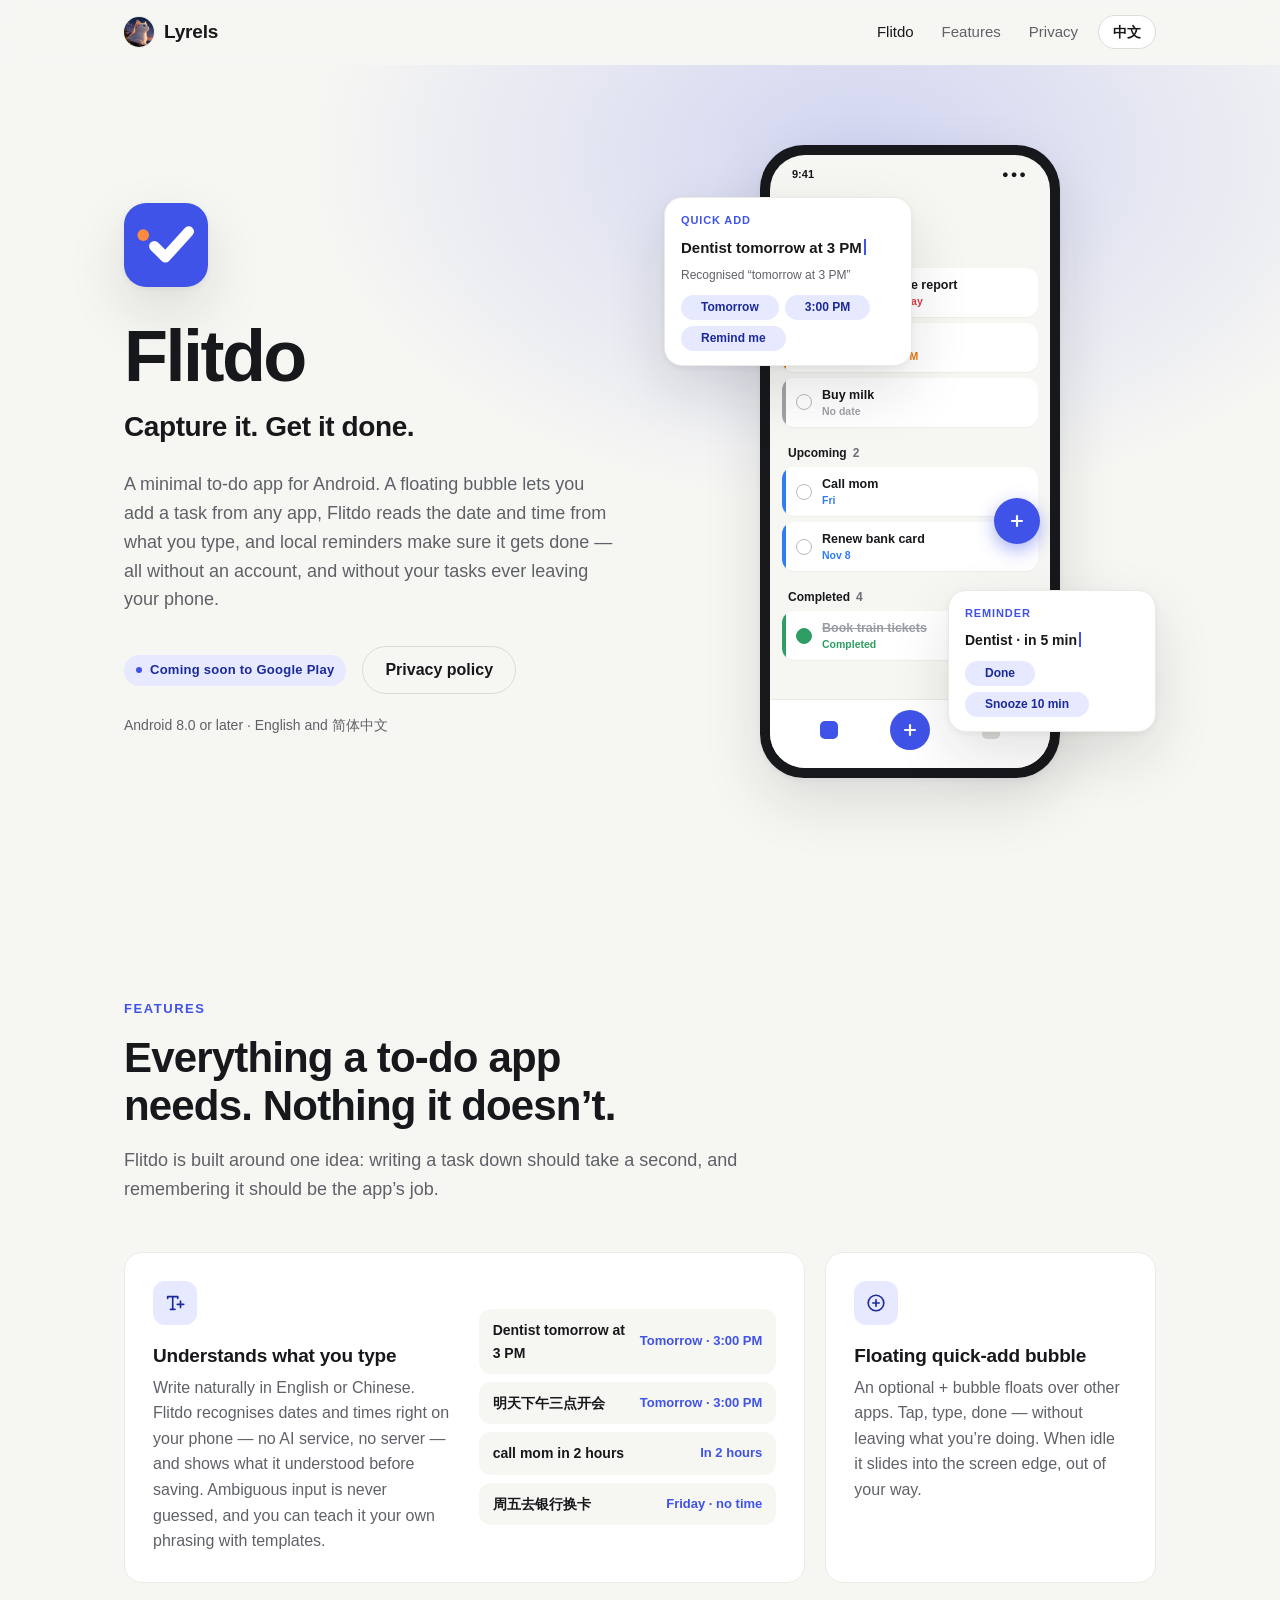
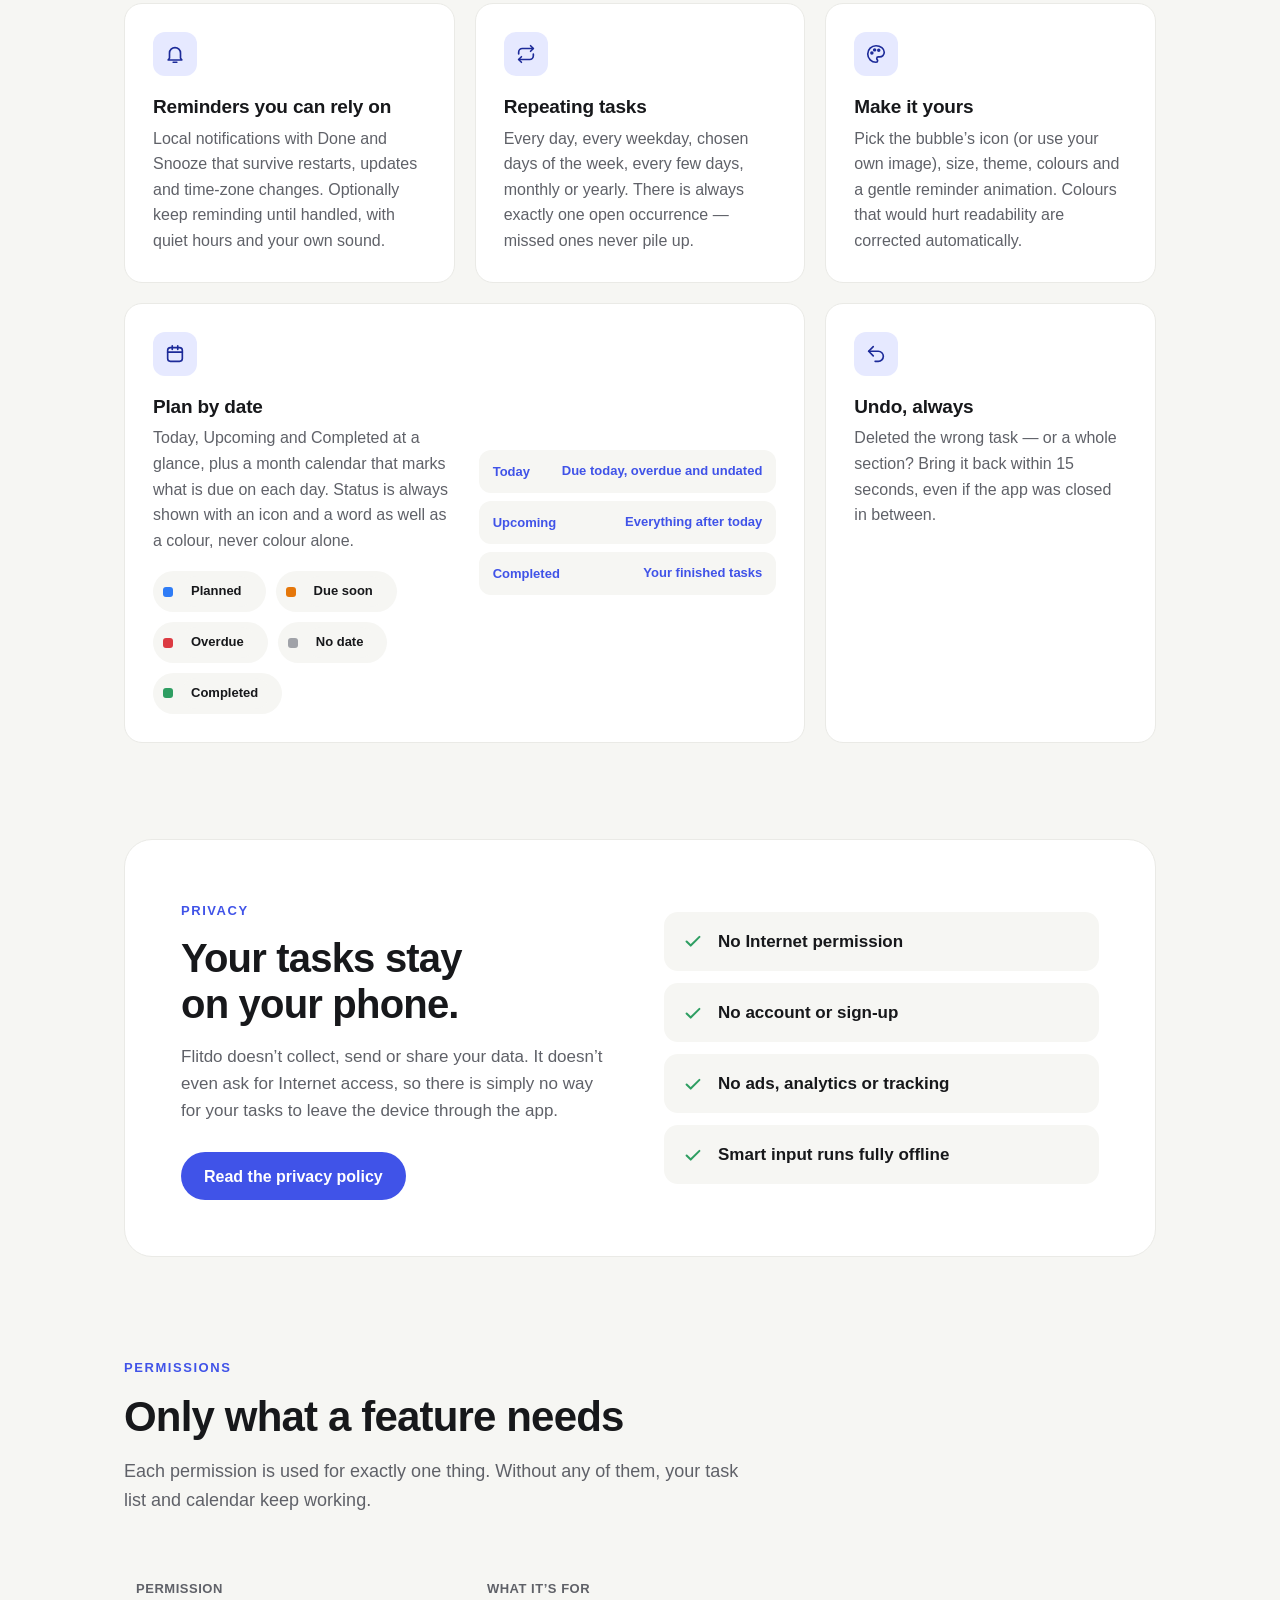
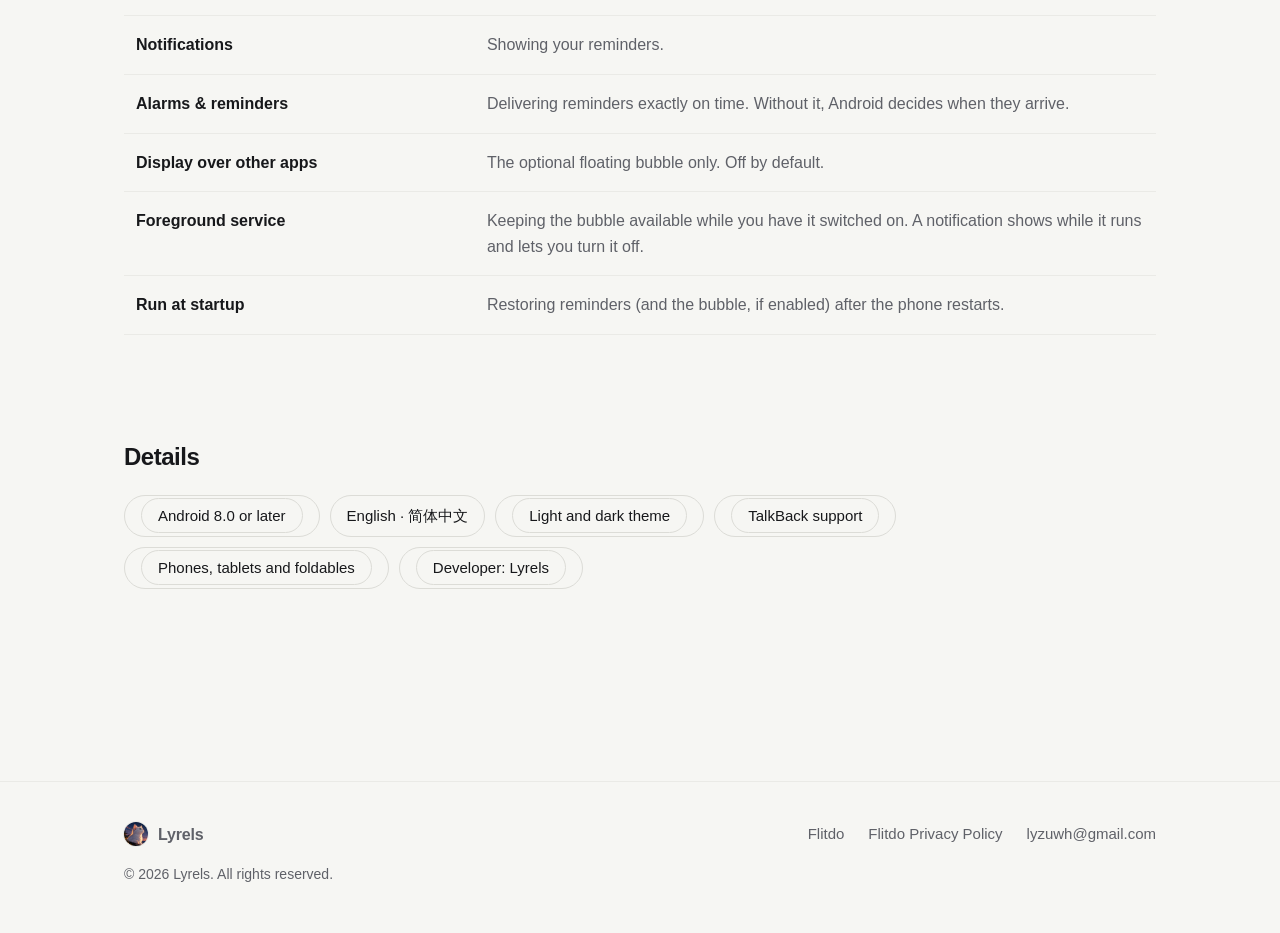
==== commit ef005706: "Use the new Flitdo "dot and stroke" icon Replace the Flitdo icon with the chosen design (brand blue," ====
--- a/flitdo/index.html
+++ b/flitdo/index.html
@@ -9,13 +9,14 @@
   <meta name="description" content="Flitdo is a minimal Android to-do app with a floating quick-add bubble, offline natural-language dates in English and Chinese, reliable local reminders and repeating tasks. No account, no ads, no tracking.">
   <link rel="canonical" href="https://lyrels.github.io/flitdo/">
   <link rel="icon" href="/assets/img/flitdo-icon.svg" type="image/svg+xml">
+  <link rel="apple-touch-icon" href="/assets/img/flitdo-touch-icon.png">
   <meta name="theme-color" content="#f6f6f3" media="(prefers-color-scheme: light)">
   <meta name="theme-color" content="#0f1013" media="(prefers-color-scheme: dark)">
   <meta property="og:type" content="website">
   <meta property="og:site_name" content="Lyrels">
   <meta property="og:title" content="Flitdo — Capture it. Get it done.">
   <meta property="og:description" content="A minimal Android to-do app with a floating quick-add bubble. Your tasks stay on your phone.">
-  <meta property="og:image" content="https://lyrels.github.io/assets/img/lyrels-avatar-360.jpg">
+  <meta property="og:image" content="https://lyrels.github.io/assets/img/flitdo-icon-512.png">
   <meta property="og:url" content="https://lyrels.github.io/flitdo/">
   <script>(function(){var r=document.documentElement,l=null,q=/[?&]lang=(en|zh)\b/.exec(location.search);if(q){l=q[1];try{localStorage.setItem('lyrels-lang',l)}catch(e){}}if(!l){try{l=localStorage.getItem('lyrels-lang')}catch(e){}}if(l!=='en'&&l!=='zh'){l=/^zh/i.test(navigator.language||'')?'zh':'en'}r.setAttribute('data-lang',l);r.lang=l==='zh'?'zh-CN':'en'})();</script>
   <link rel="stylesheet" href="/assets/css/site.css">
--- a/assets/css/site.css
+++ b/assets/css/site.css
@@ -337,7 +337,7 @@
 }
 
 .float-card {
-  position: absolute; background: var(--surface); color: var(--ink);
+  position: absolute; z-index: 2; background: var(--surface); color: var(--ink);
   border: 1px solid var(--line-soft); border-radius: 18px; box-shadow: var(--shadow-lg);
   padding: 14px 16px; width: 248px; font-size: 13px;
 }
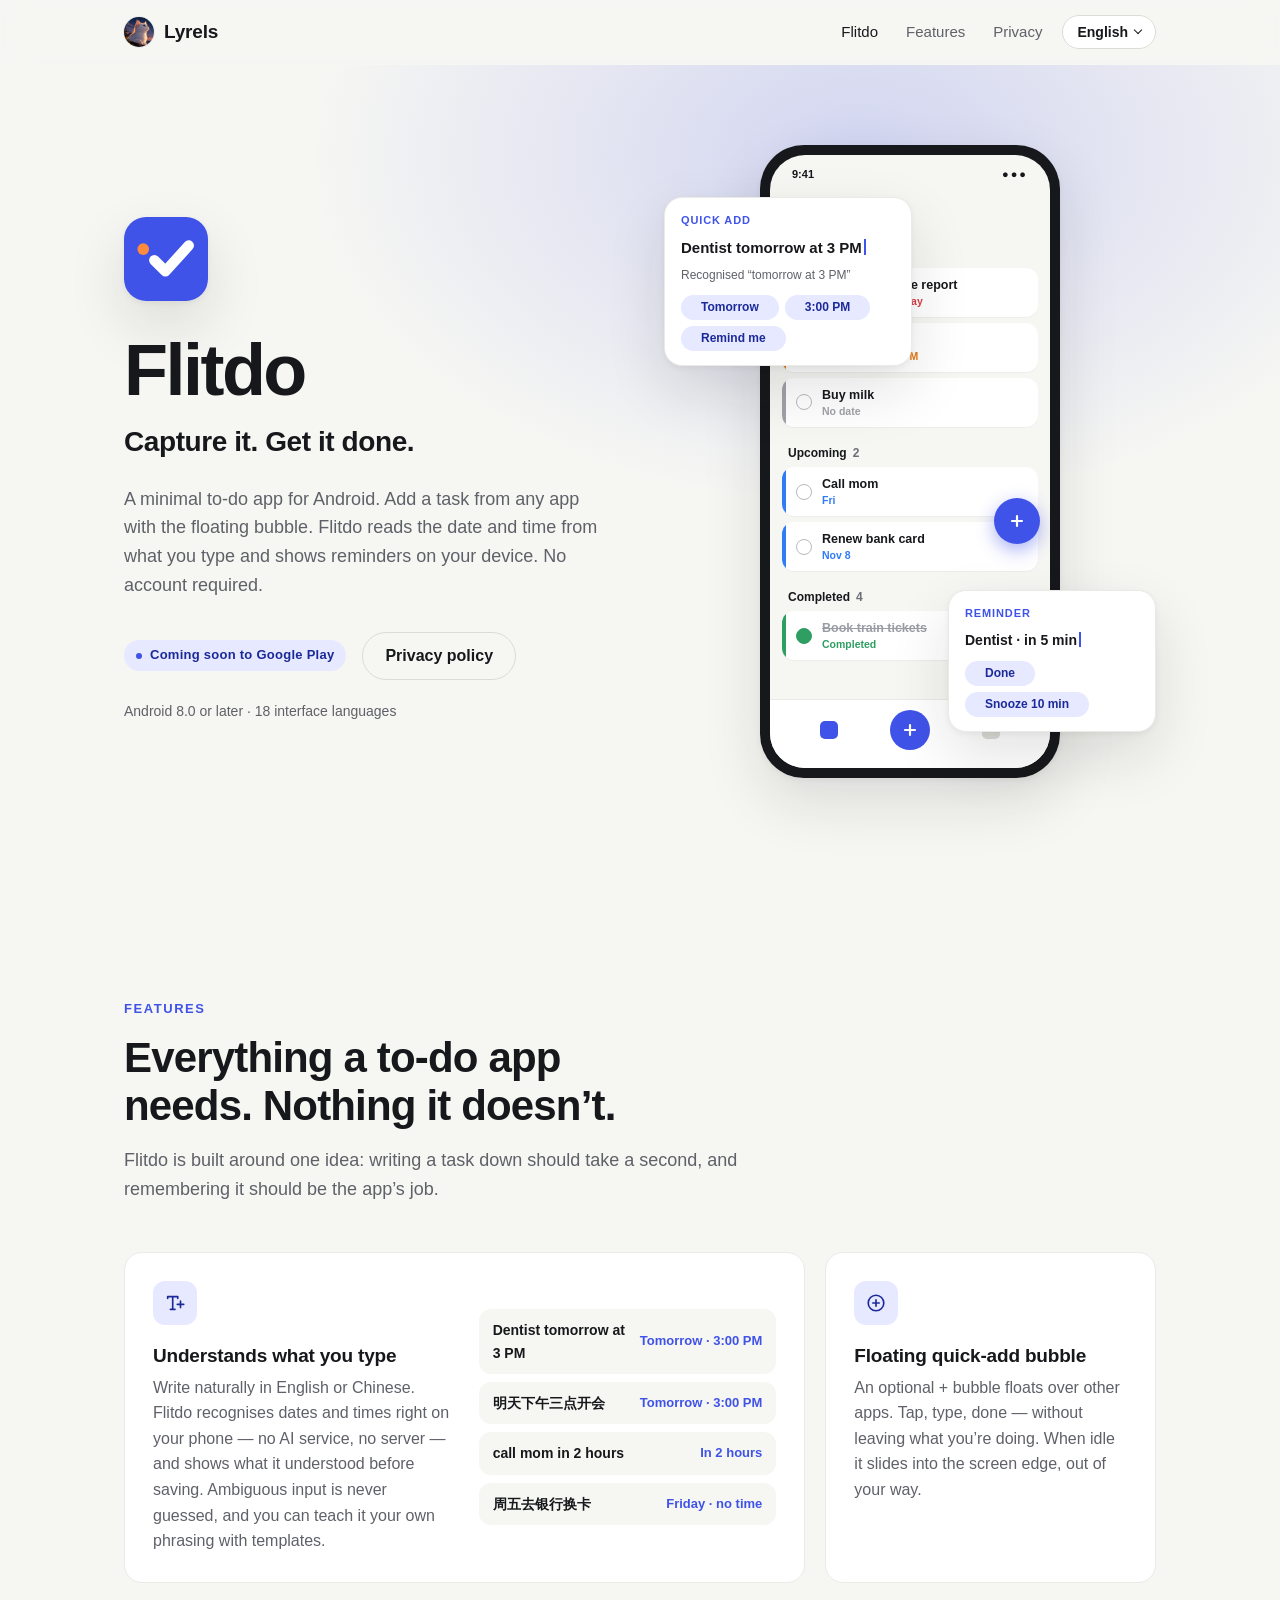
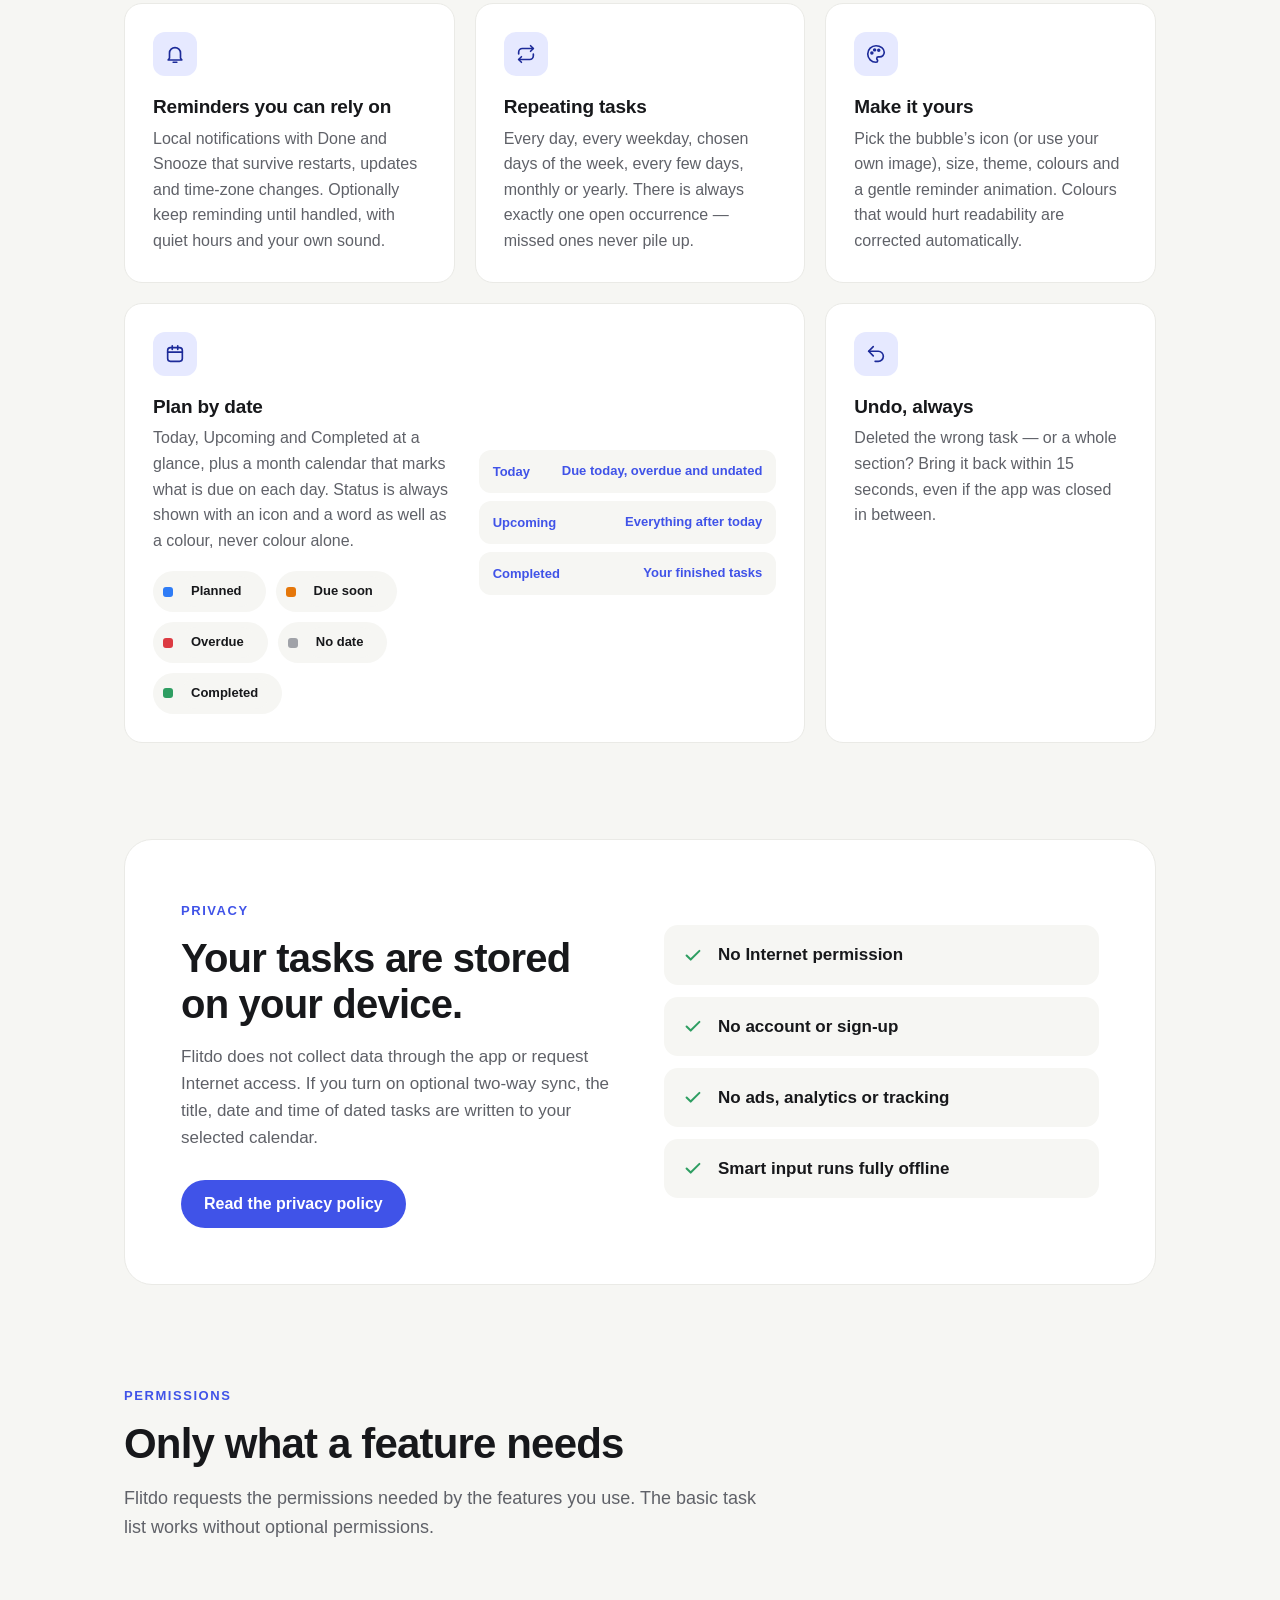
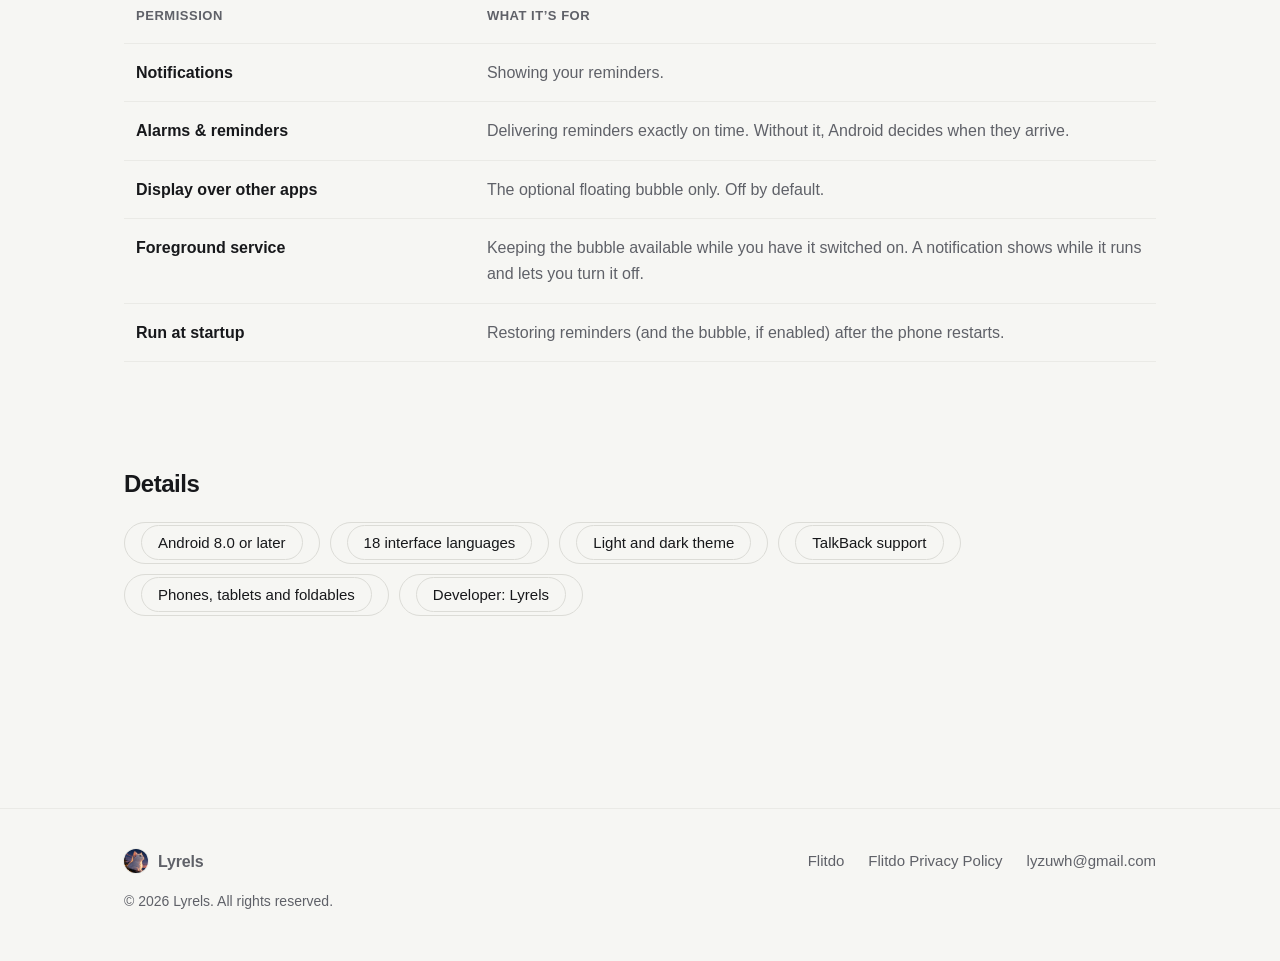
==== commit 5f71088e: "Extend five-language navigation to the public website" ====
--- a/flitdo/index.html
+++ b/flitdo/index.html
@@ -6,6 +6,9 @@
   <title>Flitdo — Capture it. Get it done.</title>
   <meta name="title-en" content="Flitdo — Capture it. Get it done.">
   <meta name="title-zh" content="Flitdo — 随手记下，轻松完成。">
+  <meta name="title-zh-tw" content="Flitdo · 隨手記下，輕鬆完成">
+  <meta name="title-ja" content="Flitdo · さっとメモして、きちんと片づける">
+  <meta name="title-ko" content="Flitdo · 빠르게 적고, 제때 끝내세요">
   <meta name="description" content="Flitdo is a minimal Android to-do app with a floating quick-add bubble, offline natural-language dates in English and Chinese, reliable local reminders and repeating tasks. No account, no ads, no tracking.">
   <link rel="canonical" href="https://lyrels.github.io/flitdo/">
   <link rel="icon" href="/assets/img/flitdo-icon.svg" type="image/svg+xml">
@@ -18,24 +21,33 @@
   <meta property="og:description" content="A minimal Android to-do app with a floating quick-add bubble. Your tasks stay on your phone.">
   <meta property="og:image" content="https://lyrels.github.io/assets/img/flitdo-icon-512.png">
   <meta property="og:url" content="https://lyrels.github.io/flitdo/">
-  <script>(function(){var r=document.documentElement,l=null,q=/[?&]lang=(en|zh)\b/.exec(location.search);if(q){l=q[1];try{localStorage.setItem('lyrels-lang',l)}catch(e){}}if(!l){try{l=localStorage.getItem('lyrels-lang')}catch(e){}}if(l!=='en'&&l!=='zh'){l=/^zh/i.test(navigator.language||'')?'zh':'en'}r.setAttribute('data-lang',l);r.lang=l==='zh'?'zh-CN':'en'})();</script>
-  <link rel="stylesheet" href="/assets/css/site.css">
-  <script src="/assets/js/site.js" defer></script>
+  <script src="/assets/js/language.js?v=site-languages"></script>
+  <link rel="stylesheet" href="/assets/css/site.css?v=site-languages">
+  <script src="/assets/js/site.js?v=site-languages" defer></script>
 </head>
 <body>
-  <a class="skip" href="#main"><span class="en">Skip to content</span><span class="zh">跳到正文</span></a>
+  <a class="skip" href="#main"><span class="en">Skip to content</span><span class="zh">跳到正文</span><span class="zh-tw">跳至正文</span><span class="ja">本文へ移動</span><span class="ko">본문으로 이동</span></a>
 
   <header class="site-header">
     <div class="wrap">
-      <a class="brand" href="/" aria-label="Lyrels home">
+      <a class="brand" href="/" aria-label="Lyrels home" data-aria-label-zh="Lyrels 首页" data-aria-label-zh-tw="Lyrels 首頁" data-aria-label-ja="Lyrels ホーム" data-aria-label-ko="Lyrels 홈">
         <img class="avatar" src="/assets/img/lyrels-avatar.jpg" alt="" width="30" height="30">
         Lyrels
       </a>
-      <nav class="nav" aria-label="Main">
+      <nav class="nav policy-nav" aria-label="Main" data-aria-label-zh="主导航" data-aria-label-zh-tw="主要導覽" data-aria-label-ja="メインナビゲーション" data-aria-label-ko="기본 탐색">
         <a href="/flitdo/" aria-current="page">Flitdo</a>
-        <a class="hide-sm" href="#features"><span class="en">Features</span><span class="zh">功能</span></a>
-        <a href="/flitdo/privacy/"><span class="en">Privacy</span><span class="zh">隐私政策</span></a>
-        <button class="lang-toggle" type="button" hidden>中文</button>
+        <a class="hide-sm" href="#features"><span class="en">Features</span><span class="zh">功能</span><span class="zh-tw">功能</span><span class="ja">機能</span><span class="ko">기능</span></a>
+        <a href="/flitdo/privacy/"><span class="en">Privacy</span><span class="zh">隐私政策</span><span class="zh-tw">隱私權政策</span><span class="ja">プライバシー</span><span class="ko">개인정보</span></a>
+        <details class="policy-language-menu">
+          <summary class="lang-toggle"><span class="en" lang="en">English</span><span class="zh" lang="zh-CN">简体中文</span><span class="zh-tw" lang="zh-TW">繁體中文</span><span class="ja" lang="ja">日本語</span><span class="ko" lang="ko">한국어</span></summary>
+          <div class="policy-languages">
+            <a href="?lang=en" lang="en" hreflang="en">English</a>
+            <a href="?lang=zh-CN" lang="zh-CN" hreflang="zh-CN">简体中文</a>
+            <a href="?lang=zh-TW" lang="zh-TW" hreflang="zh-TW">繁體中文</a>
+            <a href="?lang=ja" lang="ja" hreflang="ja">日本語</a>
+            <a href="?lang=ko" lang="ko" hreflang="ko">한국어</a>
+          </div>
+        </details>
       </nav>
     </div>
   </header>
@@ -44,46 +56,49 @@
     <section class="app-hero">
       <div class="wrap">
         <div>
-          <img class="app-icon" src="/assets/img/flitdo-icon.svg" alt="Flitdo app icon" width="84" height="84">
+          <img class="app-icon" src="/assets/img/flitdo-icon.svg" alt="Flitdo app icon" data-alt-zh="Flitdo 应用图标" data-alt-zh-tw="Flitdo 應用程式圖示" data-alt-ja="Flitdo のアプリアイコン" data-alt-ko="Flitdo 앱 아이콘" width="84" height="84">
           <h1>Flitdo</h1>
-          <p class="tag"><span class="en">Capture it. Get it done.</span><span class="zh">随手记下，轻松完成。</span></p>
+          <p class="tag"><span class="en">Capture it. Get it done.</span><span class="zh">随手记下，轻松完成。</span><span class="zh-tw">隨手記下，輕鬆完成。</span><span class="ja">さっとメモして、きちんと片づける。</span><span class="ko">빠르게 적고, 제때 끝내세요.</span></p>
           <p class="lede">
-            <span class="en">A minimal to-do app for Android. A floating bubble lets you add a task from any app, Flitdo reads the date and time from what you type, and local reminders make sure it gets done — all without an account, and without your tasks ever leaving your phone.</span>
-            <span class="zh">一款简洁的 Android 待办应用。悬浮气泡让你在任何应用里都能添加任务，Flitdo 会从你输入的文字里读出日期和时间，本地提醒帮你按时完成。无需账号，任务也从不离开你的手机。</span>
+            <span class="en">A minimal to-do app for Android. Add a task from any app with the floating bubble. Flitdo reads the date and time from what you type and shows reminders on your device. No account required.</span>
+            <span class="zh">一款简洁的 Android 待办应用。通过悬浮气泡在任何应用里添加任务，Flitdo 会识别你输入的日期和时间，并在设备上发出提醒。无需账号。</span>
+            <span class="zh-tw">一款簡潔的 Android 待辦事項應用程式。用懸浮按鈕在任何畫面新增任務，Flitdo 會辨識你輸入的日期和時間，並在裝置上發出提醒。無須帳戶。</span>
+            <span class="ja">Android 向けのシンプルなタスク管理アプリです。フローティングバブルでどのアプリからでもタスクを追加できます。入力した日付や時刻を Flitdo が認識し、端末でリマインダーを表示します。アカウントは不要です。</span>
+            <span class="ko">간결한 Android 할 일 앱입니다. 플로팅 버블로 다른 앱을 쓰는 중에도 할 일을 추가할 수 있습니다. Flitdo가 입력한 날짜와 시간을 인식하고 기기에서 알림을 표시합니다. 계정이 필요하지 않습니다.</span>
           </p>
           <div class="actions">
-            <span class="badge"><span class="en">Coming soon to Google Play</span><span class="zh">即将登陆 Google Play</span></span>
-            <a class="btn btn-ghost" href="/flitdo/privacy/"><span class="en">Privacy policy</span><span class="zh">隐私政策</span></a>
-          </div>
-          <p class="meta"><span class="en">Android 8.0 or later · English and 简体中文</span><span class="zh">Android 8.0 及以上 · 简体中文与 English</span></p>
-        </div>
-
-        <div class="stage" role="img" aria-label="Flitdo task list with a floating quick-add bubble" >
+            <span class="badge"><span class="en">Coming soon to Google Play</span><span class="zh">即将登陆 Google Play</span><span class="zh-tw">即將在 Google Play 推出</span><span class="ja">Google Play で近日公開</span><span class="ko">Google Play 출시 예정</span></span>
+            <a class="btn btn-ghost" href="/flitdo/privacy/"><span class="en">Privacy policy</span><span class="zh">隐私政策</span><span class="zh-tw">隱私權政策</span><span class="ja">プライバシーポリシー</span><span class="ko">개인정보 처리방침</span></a>
+          </div>
+          <p class="meta"><span class="en">Android 8.0 or later · 18 interface languages</span><span class="zh">Android 8.0 及以上 · 18 种界面语言</span><span class="zh-tw">Android 8.0 以上 · 18 種介面語言</span><span class="ja">Android 8.0 以降 · 18 言語対応</span><span class="ko">Android 8.0 이상 · 18개 언어 지원</span></p>
+        </div>
+
+        <div class="stage" role="img" aria-label="Flitdo task list with a floating quick-add bubble" data-aria-label-zh="带悬浮快速添加气泡的 Flitdo 任务列表" data-aria-label-zh-tw="附有懸浮快速新增按鈕的 Flitdo 任務列表" data-aria-label-ja="フローティングバブル付きの Flitdo タスクリスト" data-aria-label-ko="빠른 추가용 플로팅 버블이 있는 Flitdo 할 일 목록" >
           <div class="float-card fc-1" aria-hidden="true">
-            <div class="fc-label"><span class="en">Quick add</span><span class="zh">快速添加</span></div>
-            <div class="typed"><span class="en">Dentist tomorrow at 3 PM</span><span class="zh">明天下午三点看牙医</span></div>
-            <div class="recog"><span class="en">Recognised “tomorrow at 3 PM”</span><span class="zh">已识别“明天下午三点”</span></div>
-            <div class="chips"><span><span class="en">Tomorrow</span><span class="zh">明天</span></span><span><span class="en">3:00 PM</span><span class="zh">15:00</span></span><span><span class="en">Remind me</span><span class="zh">提醒我</span></span></div>
+            <div class="fc-label"><span class="en">Quick add</span><span class="zh">快速添加</span><span class="zh-tw">快速新增</span><span class="ja">クイック追加</span><span class="ko">빠른 추가</span></div>
+            <div class="typed"><span class="en">Dentist tomorrow at 3 PM</span><span class="zh">明天下午三点看牙医</span><span class="zh-tw">明天下午三點看牙醫</span><span class="ja" lang="en">Dentist tomorrow at 3 PM</span><span class="ko" lang="en">Dentist tomorrow at 3 PM</span></div>
+            <div class="recog"><span class="en">Recognised “tomorrow at 3 PM”</span><span class="zh">已识别“明天下午三点”</span><span class="zh-tw">已辨識「明天下午三點」</span><span class="ja">「tomorrow at 3 PM」を認識</span><span class="ko">‘tomorrow at 3 PM’ 인식</span></div>
+            <div class="chips"><span><span class="en">Tomorrow</span><span class="zh">明天</span><span class="zh-tw">明天</span><span class="ja">明日</span><span class="ko">내일</span></span><span><span class="en">3:00 PM</span><span class="zh">15:00</span><span class="zh-tw">15:00</span><span class="ja">15:00</span><span class="ko">오후 3:00</span></span><span><span class="en">Remind me</span><span class="zh">提醒我</span><span class="zh-tw">提醒我</span><span class="ja">リマインダーを設定</span><span class="ko">알림 받기</span></span></div>
           </div>
 
           <div class="phone" aria-hidden="true">
             <div class="screen">
               <div class="status"><span>9:41</span><span>●●●</span></div>
-              <div class="bar-title"><span class="en">Tasks</span><span class="zh">任务</span></div>
+              <div class="bar-title"><span class="en">Tasks</span><span class="zh">任务</span><span class="zh-tw">任務</span><span class="ja">タスク</span><span class="ko">할 일</span></div>
               <div class="group">
-                <div class="group-h"><span class="en">Today</span><span class="zh">今天</span> <em>3</em></div>
-                <div class="row" style="--s:#dc3b42"><span class="tick"></span><span class="t"><b><span class="en">Submit expense report</span><span class="zh">提交报销单</span></b><small><span class="en">Overdue · Yesterday</span><span class="zh">已逾期 · 昨天</span></small></span></div>
-                <div class="row" style="--s:#e5770a"><span class="tick"></span><span class="t"><b><span class="en">Dentist</span><span class="zh">看牙医</span></b><small><span class="en">Due soon · 3:00 PM</span><span class="zh">即将到期 · 15:00</span></small></span></div>
-                <div class="row" style="--s:#a0a2a8"><span class="tick"></span><span class="t"><b><span class="en">Buy milk</span><span class="zh">买牛奶</span></b><small><span class="en">No date</span><span class="zh">无日期</span></small></span></div>
+                <div class="group-h"><span class="en">Today</span><span class="zh">今天</span><span class="zh-tw">今天</span><span class="ja">今日</span><span class="ko">오늘</span> <em>3</em></div>
+                <div class="row" style="--s:#dc3b42"><span class="tick"></span><span class="t"><b><span class="en">Submit expense report</span><span class="zh">提交报销单</span><span class="zh-tw">送出報銷單</span><span class="ja">経費精算書を提出する</span><span class="ko">경비 보고서 제출</span></b><small><span class="en">Overdue · Yesterday</span><span class="zh">已逾期 · 昨天</span><span class="zh-tw">已逾期 · 昨天</span><span class="ja">期限切れ · 昨日</span><span class="ko">기한 지남 · 어제</span></small></span></div>
+                <div class="row" style="--s:#e5770a"><span class="tick"></span><span class="t"><b><span class="en">Dentist</span><span class="zh">看牙医</span><span class="zh-tw">看牙醫</span><span class="ja">歯医者</span><span class="ko">치과</span></b><small><span class="en">Due soon · 3:00 PM</span><span class="zh">即将到期 · 15:00</span><span class="zh-tw">即將到期 · 15:00</span><span class="ja">まもなく期限 · 15:00</span><span class="ko">곧 마감 · 오후 3:00</span></small></span></div>
+                <div class="row" style="--s:#a0a2a8"><span class="tick"></span><span class="t"><b><span class="en">Buy milk</span><span class="zh">买牛奶</span><span class="zh-tw">買牛奶</span><span class="ja">牛乳を買う</span><span class="ko">우유 사기</span></b><small><span class="en">No date</span><span class="zh">无日期</span><span class="zh-tw">無日期</span><span class="ja">日付なし</span><span class="ko">날짜 없음</span></small></span></div>
               </div>
               <div class="group">
-                <div class="group-h"><span class="en">Upcoming</span><span class="zh">即将到来</span> <em>2</em></div>
-                <div class="row" style="--s:#2f7cf6"><span class="tick"></span><span class="t"><b><span class="en">Call mom</span><span class="zh">给妈妈打电话</span></b><small><span class="en">Fri</span><span class="zh">周五</span></small></span></div>
-                <div class="row" style="--s:#2f7cf6"><span class="tick"></span><span class="t"><b><span class="en">Renew bank card</span><span class="zh">去银行换卡</span></b><small><span class="en">Nov 8</span><span class="zh">11月8日</span></small></span></div>
+                <div class="group-h"><span class="en">Upcoming</span><span class="zh">即将到来</span><span class="zh-tw">即將到來</span><span class="ja">今後</span><span class="ko">예정</span> <em>2</em></div>
+                <div class="row" style="--s:#2f7cf6"><span class="tick"></span><span class="t"><b><span class="en">Call mom</span><span class="zh">给妈妈打电话</span><span class="zh-tw">打電話給媽媽</span><span class="ja">母に電話する</span><span class="ko">엄마에게 전화</span></b><small><span class="en">Fri</span><span class="zh">周五</span><span class="zh-tw">週五</span><span class="ja">金曜</span><span class="ko">금요일</span></small></span></div>
+                <div class="row" style="--s:#2f7cf6"><span class="tick"></span><span class="t"><b><span class="en">Renew bank card</span><span class="zh">去银行换卡</span><span class="zh-tw">更換銀行卡</span><span class="ja">銀行のカードを更新する</span><span class="ko">은행 카드 갱신</span></b><small><span class="en">Nov 8</span><span class="zh">11月8日</span><span class="zh-tw">11 月 8 日</span><span class="ja">11月8日</span><span class="ko">11월 8일</span></small></span></div>
               </div>
               <div class="group">
-                <div class="group-h"><span class="en">Completed</span><span class="zh">已完成</span> <em>4</em></div>
-                <div class="row is-done" style="--s:#2e9e62"><span class="tick"></span><span class="t"><b><span class="en">Book train tickets</span><span class="zh">订火车票</span></b><small><span class="en">Completed</span><span class="zh">已完成</span></small></span></div>
+                <div class="group-h"><span class="en">Completed</span><span class="zh">已完成</span><span class="zh-tw">已完成</span><span class="ja">完了</span><span class="ko">완료</span> <em>4</em></div>
+                <div class="row is-done" style="--s:#2e9e62"><span class="tick"></span><span class="t"><b><span class="en">Book train tickets</span><span class="zh">订火车票</span><span class="zh-tw">訂火車票</span><span class="ja">電車の切符を予約する</span><span class="ko">기차표 예매</span></b><small><span class="en">Completed</span><span class="zh">已完成</span><span class="zh-tw">已完成</span><span class="ja">完了</span><span class="ko">완료</span></small></span></div>
               </div>
               <div class="bubble"><svg viewBox="0 0 24 24" fill="none" stroke="#fff" stroke-width="2.6" stroke-linecap="round"><path d="M12 6v12M6 12h12"/></svg></div>
               <div class="nav-bar">
@@ -95,9 +110,9 @@
           </div>
 
           <div class="float-card fc-2" aria-hidden="true">
-            <div class="fc-label"><span class="en">Reminder</span><span class="zh">提醒</span></div>
-            <div class="typed" style="font-size:14px"><span class="en">Dentist · in 5 min</span><span class="zh">看牙医 · 5 分钟后</span></div>
-            <div class="chips"><span><span class="en">Done</span><span class="zh">完成</span></span><span><span class="en">Snooze 10 min</span><span class="zh">稍后 10 分钟</span></span></div>
+            <div class="fc-label"><span class="en">Reminder</span><span class="zh">提醒</span><span class="zh-tw">提醒</span><span class="ja">リマインダー</span><span class="ko">알림</span></div>
+            <div class="typed" style="font-size:14px"><span class="en">Dentist · in 5 min</span><span class="zh">看牙医 · 5 分钟后</span><span class="zh-tw">看牙醫 · 5 分鐘後</span><span class="ja">歯医者 · 5分後</span><span class="ko">치과 · 5분 후</span></div>
+            <div class="chips"><span><span class="en">Done</span><span class="zh">完成</span><span class="zh-tw">完成</span><span class="ja">完了</span><span class="ko">완료</span></span><span><span class="en">Snooze 10 min</span><span class="zh">稍后 10 分钟</span><span class="zh-tw">稍後 10 分鐘</span><span class="ja">10分後に再通知</span><span class="ko">10분 후 다시 알림</span></span></div>
           </div>
         </div>
       </div>
@@ -106,77 +121,80 @@
     <section class="section" id="features" aria-labelledby="features-title">
       <div class="wrap">
         <div class="section-head">
-          <span class="eyebrow"><span class="en">Features</span><span class="zh">功能</span></span>
-          <h2 id="features-title"><span class="en">Everything a to-do app needs. Nothing it doesn’t.</span><span class="zh">待办应用该有的都有，不该有的一样没有。</span></h2>
-          <p><span class="en">Flitdo is built around one idea: writing a task down should take a second, and remembering it should be the app’s job.</span><span class="zh">Flitdo 围绕一个想法打造：记下一件事只该花一秒钟，记住它是应用的事。</span></p>
+          <span class="eyebrow"><span class="en">Features</span><span class="zh">功能</span><span class="zh-tw">功能</span><span class="ja">機能</span><span class="ko">기능</span></span>
+          <h2 id="features-title"><span class="en">Everything a to-do app needs. Nothing it doesn’t.</span><span class="zh">待办应用该有的都有，不该有的一样没有。</span><span class="zh-tw">把待辦事項處理好所需的功能。</span><span class="ja">タスク管理に必要な機能を、シンプルに。</span><span class="ko">할 일을 관리하는 데 필요한 기능을 간결하게 담았습니다.</span></h2>
+          <p><span class="en">Flitdo is built around one idea: writing a task down should take a second, and remembering it should be the app’s job.</span><span class="zh">Flitdo 围绕一个想法打造：记下一件事只该花一秒钟，记住它是应用的事。</span><span class="zh-tw">Flitdo 的出發點很簡單。記下任務只要一秒，接下來交給應用程式幫你記住。</span><span class="ja">タスクを記録するのは一瞬。あとはアプリに覚えておいてもらう。Flitdo はそのために作りました。</span><span class="ko">할 일은 빠르게 적고, 기억하는 일은 앱에 맡기세요. Flitdo는 이 생각에서 시작했습니다.</span></p>
         </div>
 
         <div class="features">
           <article class="feature wide">
             <div>
               <div class="icon"><svg viewBox="0 0 24 24" fill="none" stroke="currentColor" stroke-width="1.8" stroke-linecap="round" stroke-linejoin="round" aria-hidden="true"><path d="M4 7V5h11v2M9.5 5v14M7 19h5"/><path d="M18 10v7M14.5 13.5h7"/></svg></div>
-              <h3><span class="en">Understands what you type</span><span class="zh">读懂你写的时间</span></h3>
+              <h3><span class="en">Understands what you type</span><span class="zh">读懂你写的时间</span><span class="zh-tw">辨識你輸入的日期與時間</span><span class="ja">入力した日付と時刻を読み取る</span><span class="ko">입력한 날짜와 시간을 인식</span></h3>
               <p>
                 <span class="en">Write naturally in English or Chinese. Flitdo recognises dates and times right on your phone — no AI service, no server — and shows what it understood before saving. Ambiguous input is never guessed, and you can teach it your own phrasing with templates.</span>
                 <span class="zh">用中文或英文自然地写。Flitdo 直接在手机上识别日期和时间——不用 AI 服务，也不连服务器——保存前会先告诉你它识别到了什么。有歧义的输入绝不瞎猜，你还可以用模板教它认识你自己的说法。</span>
+                <span class="zh-tw">用中文或英文自然地輸入。Flitdo 不透過 AI 服務或伺服器，直接在手機上辨識日期與時間，並在儲存前顯示辨識結果。意思不明確時不會猜測，你也可以用範本教它辨識自己的說法。</span>
+                <span class="ja">英語や中国語で自然に入力できます。Flitdo は AI サービスやサーバーを使わず、端末上で日付や時刻を読み取ります。保存前に認識結果を確認でき、曖昧な入力は推測しません。テンプレートで自分の言い回しも登録できます。</span>
+                <span class="ko">영어나 중국어로 자연스럽게 입력하세요. Flitdo는 AI 서비스나 서버 없이 기기에서 날짜와 시간을 인식하고 저장 전에 결과를 보여 줍니다. 모호한 입력은 추측하지 않으며 템플릿에 나만의 표현을 등록할 수 있습니다.</span>
               </p>
             </div>
-            <div class="examples" aria-label="Examples">
-              <div><q>Dentist tomorrow at 3 PM</q><span><span class="en">Tomorrow · 3:00 PM</span><span class="zh">明天 · 15:00</span></span></div>
-              <div><q>明天下午三点开会</q><span><span class="en">Tomorrow · 3:00 PM</span><span class="zh">明天 · 15:00</span></span></div>
-              <div><q>call mom in 2 hours</q><span><span class="en">In 2 hours</span><span class="zh">2 小时后</span></span></div>
-              <div><q>周五去银行换卡</q><span><span class="en">Friday · no time</span><span class="zh">周五 · 不设时间</span></span></div>
+            <div class="examples" aria-label="Examples" data-aria-label-zh="示例" data-aria-label-zh-tw="範例" data-aria-label-ja="入力例" data-aria-label-ko="예시">
+              <div><q lang="en">Dentist tomorrow at 3 PM</q><span><span class="en">Tomorrow · 3:00 PM</span><span class="zh">明天 · 15:00</span><span class="zh-tw">明天 · 15:00</span><span class="ja">明日 · 15:00</span><span class="ko">내일 · 오후 3:00</span></span></div>
+              <div><q lang="zh-CN">明天下午三点开会</q><span><span class="en">Tomorrow · 3:00 PM</span><span class="zh">明天 · 15:00</span><span class="zh-tw">明天 · 15:00</span><span class="ja">明日 · 15:00</span><span class="ko">내일 · 오후 3:00</span></span></div>
+              <div><q lang="en">call mom in 2 hours</q><span><span class="en">In 2 hours</span><span class="zh">2 小时后</span><span class="zh-tw">2 小時後</span><span class="ja">2時間後</span><span class="ko">2시간 후</span></span></div>
+              <div><q lang="zh-CN">周五去银行换卡</q><span><span class="en">Friday · no time</span><span class="zh">周五 · 不设时间</span><span class="zh-tw">週五 · 不設時間</span><span class="ja">金曜 · 時刻指定なし</span><span class="ko">금요일 · 시간 지정 없음</span></span></div>
             </div>
           </article>
 
           <article class="feature">
             <div class="icon"><svg viewBox="0 0 24 24" fill="none" stroke="currentColor" stroke-width="1.8" stroke-linecap="round" stroke-linejoin="round" aria-hidden="true"><circle cx="12" cy="12" r="8.5"/><path d="M12 8.5v7M8.5 12h7"/></svg></div>
-            <h3><span class="en">Floating quick-add bubble</span><span class="zh">悬浮快速添加气泡</span></h3>
-            <p><span class="en">An optional + bubble floats over other apps. Tap, type, done — without leaving what you’re doing. When idle it slides into the screen edge, out of your way.</span><span class="zh">可选的 + 气泡悬浮在其他应用之上。点一下、输入、完成，不必离开手头的事。闲置时会滑进屏幕边缘，不挡视线。</span></p>
+            <h3><span class="en">Floating quick-add bubble</span><span class="zh">悬浮快速添加气泡</span><span class="zh-tw">懸浮快速新增按鈕</span><span class="ja">フローティングバブルでクイック追加</span><span class="ko">빠른 추가용 플로팅 버블</span></h3>
+            <p><span class="en">An optional + bubble floats over other apps. Tap, type, done — without leaving what you’re doing. When idle it slides into the screen edge, out of your way.</span><span class="zh">可选的 + 气泡悬浮在其他应用之上。点一下、输入、完成，不必离开手头的事。闲置时会滑进屏幕边缘，不挡视线。</span><span class="zh-tw">選用的「+」按鈕可懸浮在其他應用程式上方。輕點並輸入即可新增，不必離開目前的畫面。閒置時會收進螢幕邊緣。</span><span class="ja">オプションの「+」バブルを他のアプリの上に表示できます。今の画面を離れず、タップして入力するだけ。使っていないときは画面端に収まります。</span><span class="ko">선택 사항인 ‘+’ 버블을 다른 앱 위에 띄울 수 있습니다. 현재 화면을 떠나지 않고 눌러서 입력하면 됩니다. 사용하지 않을 때는 화면 가장자리로 들어갑니다.</span></p>
           </article>
 
           <article class="feature">
             <div class="icon"><svg viewBox="0 0 24 24" fill="none" stroke="currentColor" stroke-width="1.8" stroke-linecap="round" stroke-linejoin="round" aria-hidden="true"><path d="M6 16.5V11a6 6 0 0 1 12 0v5.5l1.5 2h-15z"/><path d="M10 21h4"/></svg></div>
-            <h3><span class="en">Reminders you can rely on</span><span class="zh">可靠的提醒</span></h3>
-            <p><span class="en">Local notifications with Done and Snooze that survive restarts, updates and time-zone changes. Optionally keep reminding until handled, with quiet hours and your own sound.</span><span class="zh">带“完成”和“稍后提醒”的本地通知，重启、更新、切换时区后依然有效。还可以选择持续提醒直到处理，支持免打扰时段和自定义提示音。</span></p>
+            <h3><span class="en">Reminders you can rely on</span><span class="zh">可靠的提醒</span><span class="zh-tw">可靠的提醒</span><span class="ja">頼れるリマインダー</span><span class="ko">믿을 수 있는 알림</span></h3>
+            <p><span class="en">Local notifications with Done and Snooze that survive restarts, updates and time-zone changes. Optionally keep reminding until handled, with quiet hours and your own sound.</span><span class="zh">带“完成”和“稍后提醒”的本地通知，重启、更新、切换时区后依然有效。还可以选择持续提醒直到处理，支持免打扰时段和自定义提示音。</span><span class="zh-tw">在本機通知上完成任務或設定稍後提醒。重新啟動、更新或變更時區後，提醒仍會保留。你也可以設定持續提醒、勿擾時段及自訂音效。</span><span class="ja">端末の通知からタスクを完了したり、再通知を設定したりできます。再起動、アップデート、タイムゾーンの変更後もリマインダーは維持されます。対応するまで繰り返し通知したり、通知を控える時間帯や音を設定したりできます。</span><span class="ko">기기의 알림에서 할 일을 완료하거나 다시 알림을 설정할 수 있습니다. 재시작, 업데이트, 시간대 변경 후에도 알림이 유지됩니다. 처리할 때까지 반복 알림을 받거나 방해 금지 시간대와 소리를 설정할 수도 있습니다.</span></p>
           </article>
 
           <article class="feature">
             <div class="icon"><svg viewBox="0 0 24 24" fill="none" stroke="currentColor" stroke-width="1.8" stroke-linecap="round" stroke-linejoin="round" aria-hidden="true"><path d="M17 3l3 3-3 3"/><path d="M4 12v-2a4 4 0 0 1 4-4h12"/><path d="M7 21l-3-3 3-3"/><path d="M20 12v2a4 4 0 0 1-4 4H4"/></svg></div>
-            <h3><span class="en">Repeating tasks</span><span class="zh">重复任务</span></h3>
-            <p><span class="en">Every day, every weekday, chosen days of the week, every few days, monthly or yearly. There is always exactly one open occurrence — missed ones never pile up.</span><span class="zh">每天、每个工作日、每周指定几天、每隔几天、每月或每年。始终只有一个待办的实例，错过的不会越堆越多。</span></p>
+            <h3><span class="en">Repeating tasks</span><span class="zh">重复任务</span><span class="zh-tw">重複任務</span><span class="ja">繰り返しタスク</span><span class="ko">반복 할 일</span></h3>
+            <p><span class="en">Every day, every weekday, chosen days of the week, every few days, monthly or yearly. There is always exactly one open occurrence — missed ones never pile up.</span><span class="zh">每天、每个工作日、每周指定几天、每隔几天、每月或每年。始终只有一个待办的实例，错过的不会越堆越多。</span><span class="zh-tw">每天、每個工作日、指定星期幾、每隔幾天、每月或每年。一次只會有一筆待完成的任務，錯過的項目不會堆積。</span><span class="ja">毎日、平日、指定の曜日、数日おき、毎月、毎年に設定できます。未完了のタスクは常に1件だけで、過去の分はたまりません。</span><span class="ko">매일, 평일, 지정 요일, 며칠 간격, 매월, 매년 반복을 설정할 수 있습니다. 미완료 항목은 한 번에 하나만 표시되어 놓친 항목이 쌓이지 않습니다.</span></p>
           </article>
 
           <article class="feature">
             <div class="icon"><svg viewBox="0 0 24 24" fill="none" stroke="currentColor" stroke-width="1.8" stroke-linecap="round" stroke-linejoin="round" aria-hidden="true"><path d="M12 3a9 9 0 1 0 0 18c1.1 0 1.8-.8 1.8-1.7 0-.5-.2-.9-.5-1.2-.3-.3-.5-.7-.5-1.2 0-.9.8-1.7 1.7-1.7H16a5 5 0 0 0 5-5c0-4-4-7.2-9-7.2z"/><circle cx="7.5" cy="11" r="1"/><circle cx="10.5" cy="7.5" r="1"/><circle cx="15" cy="8" r="1"/></svg></div>
-            <h3><span class="en">Make it yours</span><span class="zh">按你的喜好定制</span></h3>
-            <p><span class="en">Pick the bubble’s icon (or use your own image), size, theme, colours and a gentle reminder animation. Colours that would hurt readability are corrected automatically.</span><span class="zh">自选气泡图标（也可以用自己的图片）、大小、主题、颜色和柔和的提醒动画。影响可读性的配色会被自动修正。</span></p>
+            <h3><span class="en">Make it yours</span><span class="zh">按你的喜好定制</span><span class="zh-tw">打造自己的介面</span><span class="ja">自分好みに設定</span><span class="ko">내 취향대로 설정</span></h3>
+            <p><span class="en">Pick the bubble’s icon (or use your own image), size, theme, colours and a gentle reminder animation. Colours that would hurt readability are corrected automatically.</span><span class="zh">自选气泡图标（也可以用自己的图片）、大小、主题、颜色和柔和的提醒动画。影响可读性的配色会被自动修正。</span><span class="zh-tw">可選擇懸浮按鈕的圖示、大小、主題、配色和柔和的提醒動畫，也能使用自己的圖片。影響可讀性的配色會自動調整。</span><span class="ja">バブルのアイコンや自分の画像、サイズ、テーマ、色、控えめな通知アニメーションを選べます。読みにくい色の組み合わせは自動で調整されます。</span><span class="ko">버블의 아이콘, 크기, 테마, 색상과 부드러운 알림 애니메이션을 선택하세요. 직접 준비한 이미지도 쓸 수 있습니다. 읽기 어려운 색상 조합은 자동으로 조정됩니다.</span></p>
           </article>
 
           <article class="feature wide">
             <div>
               <div class="icon"><svg viewBox="0 0 24 24" fill="none" stroke="currentColor" stroke-width="1.8" stroke-linecap="round" stroke-linejoin="round" aria-hidden="true"><rect x="4" y="5" width="16" height="15" rx="3"/><path d="M4 10h16M9 3v4M15 3v4"/></svg></div>
-              <h3><span class="en">Plan by date</span><span class="zh">按日期规划</span></h3>
-              <p><span class="en">Today, Upcoming and Completed at a glance, plus a month calendar that marks what is due on each day. Status is always shown with an icon and a word as well as a colour, never colour alone.</span><span class="zh">“今天”“即将到来”“已完成”一目了然，月历还会标出每天的待办。状态除了颜色，还始终配有图标和文字，绝不只靠颜色区分。</span></p>
-              <div class="legend" aria-label="Status colours">
-                <span><i style="background:var(--normal)"></i><span class="en">Planned</span><span class="zh">计划中</span></span>
-                <span><i style="background:var(--soon)"></i><span class="en">Due soon</span><span class="zh">即将到期</span></span>
-                <span><i style="background:var(--overdue)"></i><span class="en">Overdue</span><span class="zh">已逾期</span></span>
-                <span><i style="background:var(--undated)"></i><span class="en">No date</span><span class="zh">无日期</span></span>
-                <span><i style="background:var(--done)"></i><span class="en">Completed</span><span class="zh">已完成</span></span>
+              <h3><span class="en">Plan by date</span><span class="zh">按日期规划</span><span class="zh-tw">按日期安排</span><span class="ja">日付で整理</span><span class="ko">날짜별로 계획</span></h3>
+              <p><span class="en">Today, Upcoming and Completed at a glance, plus a month calendar that marks what is due on each day. Status is always shown with an icon and a word as well as a colour, never colour alone.</span><span class="zh">“今天”“即将到来”“已完成”一目了然，月历还会标出每天的待办。状态除了颜色，还始终配有图标和文字，绝不只靠颜色区分。</span><span class="zh-tw">一眼掌握今天、即將到來及已完成的任務，並在月曆查看每天的到期項目。狀態除了用顏色，也會以圖示和文字顯示。</span><span class="ja">今日、今後、完了のタスクをひと目で確認できます。月間カレンダーには各日の期限を表示します。状態は色に加えて、アイコンと文字でも表示します。</span><span class="ko">오늘, 예정, 완료 항목을 한눈에 확인하고 월간 달력에서 날짜별 마감 항목을 볼 수 있습니다. 상태는 색상과 함께 아이콘과 텍스트로도 표시합니다.</span></p>
+              <div class="legend" aria-label="Status colours" data-aria-label-zh="状态颜色" data-aria-label-zh-tw="狀態配色" data-aria-label-ja="状態の色" data-aria-label-ko="상태 색상">
+                <span><i style="background:var(--normal)"></i><span class="en">Planned</span><span class="zh">计划中</span><span class="zh-tw">已規劃</span><span class="ja">予定あり</span><span class="ko">계획됨</span></span>
+                <span><i style="background:var(--soon)"></i><span class="en">Due soon</span><span class="zh">即将到期</span><span class="zh-tw">即將到期</span><span class="ja">まもなく期限</span><span class="ko">곧 마감</span></span>
+                <span><i style="background:var(--overdue)"></i><span class="en">Overdue</span><span class="zh">已逾期</span><span class="zh-tw">已逾期</span><span class="ja">期限切れ</span><span class="ko">기한 지남</span></span>
+                <span><i style="background:var(--undated)"></i><span class="en">No date</span><span class="zh">无日期</span><span class="zh-tw">無日期</span><span class="ja">日付なし</span><span class="ko">날짜 없음</span></span>
+                <span><i style="background:var(--done)"></i><span class="en">Completed</span><span class="zh">已完成</span><span class="zh-tw">已完成</span><span class="ja">完了</span><span class="ko">완료</span></span>
               </div>
             </div>
             <div class="examples" aria-hidden="true">
-              <div><q><span class="en">Today</span><span class="zh">今天</span></q><span><span class="en">Due today, overdue and undated</span><span class="zh">今天到期、逾期和无日期</span></span></div>
-              <div><q><span class="en">Upcoming</span><span class="zh">即将到来</span></q><span><span class="en">Everything after today</span><span class="zh">今天之后的全部任务</span></span></div>
-              <div><q><span class="en">Completed</span><span class="zh">已完成</span></q><span><span class="en">Your finished tasks</span><span class="zh">已经完成的任务</span></span></div>
+              <div><q><span class="en">Today</span><span class="zh">今天</span><span class="zh-tw">今天</span><span class="ja">今日</span><span class="ko">오늘</span></q><span><span class="en">Due today, overdue and undated</span><span class="zh">今天到期、逾期和无日期</span><span class="zh-tw">今天到期、已逾期及無日期的任務</span><span class="ja">今日が期限、期限切れ、日付なし</span><span class="ko">오늘 마감, 기한 지남, 날짜 없음</span></span></div>
+              <div><q><span class="en">Upcoming</span><span class="zh">即将到来</span><span class="zh-tw">即將到來</span><span class="ja">今後</span><span class="ko">예정</span></q><span><span class="en">Everything after today</span><span class="zh">今天之后的全部任务</span><span class="zh-tw">今天之後的任務</span><span class="ja">明日以降のタスク</span><span class="ko">내일 이후의 할 일</span></span></div>
+              <div><q><span class="en">Completed</span><span class="zh">已完成</span><span class="zh-tw">已完成</span><span class="ja">完了</span><span class="ko">완료</span></q><span><span class="en">Your finished tasks</span><span class="zh">已经完成的任务</span><span class="zh-tw">你已完成的任務</span><span class="ja">完了したタスク</span><span class="ko">완료한 할 일</span></span></div>
             </div>
           </article>
 
           <article class="feature">
             <div class="icon"><svg viewBox="0 0 24 24" fill="none" stroke="currentColor" stroke-width="1.8" stroke-linecap="round" stroke-linejoin="round" aria-hidden="true"><path d="M9 14L4 9l5-5"/><path d="M4 9h10.5a5.5 5.5 0 0 1 0 11H11"/></svg></div>
-            <h3><span class="en">Undo, always</span><span class="zh">随时撤销</span></h3>
-            <p><span class="en">Deleted the wrong task — or a whole section? Bring it back within 15 seconds, even if the app was closed in between.</span><span class="zh">删错了一个任务，甚至一整组？15 秒内都能恢复，即使中途关掉了应用也可以。</span></p>
+            <h3><span class="en">Undo, always</span><span class="zh">随时撤销</span><span class="zh-tw">復原刪除</span><span class="ja">削除を取り消す</span><span class="ko">삭제 실행 취소</span></h3>
+            <p><span class="en">Deleted the wrong task — or a whole section? Bring it back within 15 seconds, even if the app was closed in between.</span><span class="zh">删错了一个任务，甚至一整组？15 秒内都能恢复，即使中途关掉了应用也可以。</span><span class="zh-tw">誤刪了一筆任務或整個區段？即使中途關閉應用程式，15 秒內仍可復原。</span><span class="ja">タスクやセクション全体を誤って削除しても、15秒以内なら元に戻せます。その間にアプリを閉じても大丈夫です。</span><span class="ko">할 일이나 섹션 전체를 잘못 삭제했나요? 중간에 앱을 닫았더라도 15초 안에 되돌릴 수 있습니다.</span></p>
           </article>
         </div>
       </div>
@@ -186,16 +204,16 @@
       <div class="wrap">
         <div class="privacy-band">
           <div>
-            <span class="eyebrow"><span class="en">Privacy</span><span class="zh">隐私</span></span>
-            <h2 id="privacy-title"><span class="en">Your tasks stay on your phone.</span><span class="zh">你的任务只留在你的手机上。</span></h2>
-            <p><span class="en">Flitdo doesn’t collect, send or share your data. It doesn’t even ask for Internet access, so there is simply no way for your tasks to leave the device through the app.</span><span class="zh">Flitdo 不收集、不上传、也不分享你的数据。它甚至不申请联网权限，你的任务根本没有途径通过应用离开设备。</span></p>
-            <div class="actions"><a class="btn btn-primary" href="/flitdo/privacy/"><span class="en">Read the privacy policy</span><span class="zh">阅读隐私政策</span></a></div>
+            <span class="eyebrow"><span class="en">Privacy</span><span class="zh">隐私</span><span class="zh-tw">隱私</span><span class="ja">プライバシー</span><span class="ko">개인정보</span></span>
+            <h2 id="privacy-title"><span class="en">Your tasks are stored on your device.</span><span class="zh">你的任务保存在自己的设备上。</span><span class="zh-tw">任務儲存在你的裝置上。</span><span class="ja">タスクは端末に保存されます。</span><span class="ko">할 일은 내 기기에 저장됩니다.</span></h2>
+            <p><span class="en">Flitdo does not collect data through the app or request Internet access. If you turn on optional two-way sync, the title, date and time of dated tasks are written to your selected calendar.</span><span class="zh">Flitdo 不通过应用收集数据，也不申请联网权限。开启可选的双向同步后，带日期任务的标题、日期和时间会写入你选定的日历。</span><span class="zh-tw">Flitdo 不會透過應用程式蒐集你的資料，也不要求網際網路存取權限。若開啟選用的雙向同步，帶有日期的任務的標題、日期和時間會寫入你選擇的日曆。</span><span class="ja">Flitdo はアプリを通じてデータを収集せず、インターネットの権限も要求しません。任意の双方向同期を有効にすると、日付のあるタスクのタイトル、日付、時刻が選択したカレンダーに書き込まれます。</span><span class="ko">Flitdo는 앱을 통해 데이터를 수집하지 않으며 인터넷 접근 권한을 요청하지 않습니다. 선택 사항인 양방향 동기화를 켜면 날짜가 있는 할 일의 제목, 날짜와 시간이 선택한 캘린더에 기록됩니다.</span></p>
+            <div class="actions"><a class="btn btn-primary" href="/flitdo/privacy/"><span class="en">Read the privacy policy</span><span class="zh">阅读隐私政策</span><span class="zh-tw">閱讀隱私權政策</span><span class="ja">プライバシーポリシーを読む</span><span class="ko">개인정보 처리방침 읽기</span></a></div>
           </div>
           <ul class="checks">
-            <li><svg viewBox="0 0 24 24" fill="none" stroke="currentColor" stroke-width="2.2" stroke-linecap="round" stroke-linejoin="round" aria-hidden="true"><path d="M5 12.5l4.5 4.5L19 7.5"/></svg><span><span class="en">No Internet permission</span><span class="zh">不申请联网权限</span></span></li>
-            <li><svg viewBox="0 0 24 24" fill="none" stroke="currentColor" stroke-width="2.2" stroke-linecap="round" stroke-linejoin="round" aria-hidden="true"><path d="M5 12.5l4.5 4.5L19 7.5"/></svg><span><span class="en">No account or sign-up</span><span class="zh">无需账号，无需注册</span></span></li>
-            <li><svg viewBox="0 0 24 24" fill="none" stroke="currentColor" stroke-width="2.2" stroke-linecap="round" stroke-linejoin="round" aria-hidden="true"><path d="M5 12.5l4.5 4.5L19 7.5"/></svg><span><span class="en">No ads, analytics or tracking</span><span class="zh">无广告、无统计、无追踪</span></span></li>
-            <li><svg viewBox="0 0 24 24" fill="none" stroke="currentColor" stroke-width="2.2" stroke-linecap="round" stroke-linejoin="round" aria-hidden="true"><path d="M5 12.5l4.5 4.5L19 7.5"/></svg><span><span class="en">Smart input runs fully offline</span><span class="zh">智能识别完全离线运行</span></span></li>
+            <li><svg viewBox="0 0 24 24" fill="none" stroke="currentColor" stroke-width="2.2" stroke-linecap="round" stroke-linejoin="round" aria-hidden="true"><path d="M5 12.5l4.5 4.5L19 7.5"/></svg><span><span class="en">No Internet permission</span><span class="zh">不申请联网权限</span><span class="zh-tw">不要求網際網路存取權限</span><span class="ja">インターネット権限なし</span><span class="ko">인터넷 접근 권한 없음</span></span></li>
+            <li><svg viewBox="0 0 24 24" fill="none" stroke="currentColor" stroke-width="2.2" stroke-linecap="round" stroke-linejoin="round" aria-hidden="true"><path d="M5 12.5l4.5 4.5L19 7.5"/></svg><span><span class="en">No account or sign-up</span><span class="zh">无需账号，无需注册</span><span class="zh-tw">無須帳戶或註冊</span><span class="ja">アカウント登録不要</span><span class="ko">계정이나 가입 불필요</span></span></li>
+            <li><svg viewBox="0 0 24 24" fill="none" stroke="currentColor" stroke-width="2.2" stroke-linecap="round" stroke-linejoin="round" aria-hidden="true"><path d="M5 12.5l4.5 4.5L19 7.5"/></svg><span><span class="en">No ads, analytics or tracking</span><span class="zh">无广告、无统计、无追踪</span><span class="zh-tw">無廣告、分析或追蹤</span><span class="ja">広告、分析、追跡なし</span><span class="ko">광고, 분석, 추적 없음</span></span></li>
+            <li><svg viewBox="0 0 24 24" fill="none" stroke="currentColor" stroke-width="2.2" stroke-linecap="round" stroke-linejoin="round" aria-hidden="true"><path d="M5 12.5l4.5 4.5L19 7.5"/></svg><span><span class="en">Smart input runs fully offline</span><span class="zh">智能识别完全离线运行</span><span class="zh-tw">智慧輸入完全離線運作</span><span class="ja">スマート入力はオフラインで動作</span><span class="ko">스마트 입력은 완전히 오프라인에서 작동</span></span></li>
           </ul>
         </div>
       </div>
@@ -204,20 +222,20 @@
     <section class="section" aria-labelledby="perm-title">
       <div class="wrap">
         <div class="section-head">
-          <span class="eyebrow"><span class="en">Permissions</span><span class="zh">权限</span></span>
-          <h2 id="perm-title"><span class="en">Only what a feature needs</span><span class="zh">只申请功能必需的权限</span></h2>
-          <p><span class="en">Each permission is used for exactly one thing. Without any of them, your task list and calendar keep working.</span><span class="zh">每项权限只用于一件事。即使全部不授予，任务列表和日历依然可以正常使用。</span></p>
+          <span class="eyebrow"><span class="en">Permissions</span><span class="zh">权限</span><span class="zh-tw">權限</span><span class="ja">権限</span><span class="ko">권한</span></span>
+          <h2 id="perm-title"><span class="en">Only what a feature needs</span><span class="zh">只申请功能必需的权限</span><span class="zh-tw">只要求功能所需的權限</span><span class="ja">機能に必要な権限だけ</span><span class="ko">기능에 필요한 권한만 요청</span></h2>
+          <p><span class="en">Flitdo requests the permissions needed by the features you use. The basic task list works without optional permissions.</span><span class="zh">Flitdo 只申请你使用的功能所需的权限。即使没有授予可选权限，也能使用基本任务列表。</span><span class="zh-tw">Flitdo 只要求你所使用的功能需要的權限。未授予選用權限時，仍可使用基本任務列表。</span><span class="ja">Flitdo は使用する機能に必要な権限だけを要求します。オプションの権限を許可しなくても、基本のタスクリストは利用できます。</span><span class="ko">Flitdo는 이용하는 기능에 필요한 권한만 요청합니다. 선택 권한을 허용하지 않아도 기본 할 일 목록을 사용할 수 있습니다.</span></p>
         </div>
         <table class="perm">
           <thead>
-            <tr><th scope="col"><span class="en">Permission</span><span class="zh">权限</span></th><th scope="col"><span class="en">What it’s for</span><span class="zh">用途</span></th></tr>
+            <tr><th scope="col"><span class="en">Permission</span><span class="zh">权限</span><span class="zh-tw">權限</span><span class="ja">権限</span><span class="ko">권한</span></th><th scope="col"><span class="en">What it’s for</span><span class="zh">用途</span><span class="zh-tw">用途</span><span class="ja">用途</span><span class="ko">사용 목적</span></th></tr>
           </thead>
           <tbody>
-            <tr><td><span class="en">Notifications</span><span class="zh">通知</span></td><td><span class="en">Showing your reminders.</span><span class="zh">显示你设置的提醒。</span></td></tr>
-            <tr><td><span class="en">Alarms &amp; reminders</span><span class="zh">闹钟和提醒</span></td><td><span class="en">Delivering reminders exactly on time. Without it, Android decides when they arrive.</span><span class="zh">让提醒准时送达。未授予时，由 Android 决定提醒的送达时间。</span></td></tr>
-            <tr><td><span class="en">Display over other apps</span><span class="zh">显示在其他应用上层</span></td><td><span class="en">The optional floating bubble only. Off by default.</span><span class="zh">仅用于可选的悬浮气泡，默认关闭。</span></td></tr>
-            <tr><td><span class="en">Foreground service</span><span class="zh">前台服务</span></td><td><span class="en">Keeping the bubble available while you have it switched on. A notification shows while it runs and lets you turn it off.</span><span class="zh">在你开启气泡期间保持其可用。运行时会显示一条通知，可以随时从通知中关闭。</span></td></tr>
-            <tr><td><span class="en">Run at startup</span><span class="zh">开机启动</span></td><td><span class="en">Restoring reminders (and the bubble, if enabled) after the phone restarts.</span><span class="zh">手机重启后恢复提醒（以及已开启的气泡）。</span></td></tr>
+            <tr><td><span class="en">Notifications</span><span class="zh">通知</span><span class="zh-tw">通知</span><span class="ja">通知</span><span class="ko">알림</span></td><td><span class="en">Showing your reminders.</span><span class="zh">显示你设置的提醒。</span><span class="zh-tw">顯示你設定的提醒。</span><span class="ja">設定したリマインダーを表示します。</span><span class="ko">설정한 알림을 표시합니다.</span></td></tr>
+            <tr><td><span class="en">Alarms &amp; reminders</span><span class="zh">闹钟和提醒</span><span class="zh-tw">鬧鐘和提醒</span><span class="ja">アラームとリマインダー</span><span class="ko">알람 및 리마인더</span></td><td><span class="en">Delivering reminders exactly on time. Without it, Android decides when they arrive.</span><span class="zh">让提醒准时送达。未授予时，由 Android 决定提醒的送达时间。</span><span class="zh-tw">讓提醒準時送達。未授予時，提醒時間由 Android 決定。</span><span class="ja">指定時刻に通知を届けます。許可しない場合、配信のタイミングは Android が決めます。</span><span class="ko">정해진 시간에 알림을 표시합니다. 허용하지 않으면 Android가 알림 시점을 정합니다.</span></td></tr>
+            <tr><td><span class="en">Display over other apps</span><span class="zh">显示在其他应用上层</span><span class="zh-tw">顯示在其他應用程式上層</span><span class="ja">他のアプリの上に表示</span><span class="ko">다른 앱 위에 표시</span></td><td><span class="en">The optional floating bubble only. Off by default.</span><span class="zh">仅用于可选的悬浮气泡，默认关闭。</span><span class="zh-tw">只用於選用的懸浮按鈕，預設關閉。</span><span class="ja">任意のフローティングバブルだけに使います。初期状態では無効です。</span><span class="ko">선택형 플로팅 버블에만 사용하며 기본적으로 꺼져 있습니다.</span></td></tr>
+            <tr><td><span class="en">Foreground service</span><span class="zh">前台服务</span><span class="zh-tw">前景服務</span><span class="ja">フォアグラウンドサービス</span><span class="ko">포그라운드 서비스</span></td><td><span class="en">Keeping the bubble available while you have it switched on. A notification shows while it runs and lets you turn it off.</span><span class="zh">在你开启气泡期间保持其可用。运行时会显示一条通知，可以随时从通知中关闭。</span><span class="zh-tw">啟用懸浮按鈕期間保持其可用。執行時會顯示通知，可從通知中關閉。</span><span class="ja">有効にしたバブルを利用できる状態に保ちます。実行中は通知を表示し、通知から無効にできます。</span><span class="ko">켜 둔 버블을 계속 사용할 수 있게 합니다. 실행 중에는 알림이 표시되며 알림에서 끌 수 있습니다.</span></td></tr>
+            <tr><td><span class="en">Run at startup</span><span class="zh">开机启动</span><span class="zh-tw">開機時執行</span><span class="ja">起動時に実行</span><span class="ko">시작 시 실행</span></td><td><span class="en">Restoring reminders (and the bubble, if enabled) after the phone restarts.</span><span class="zh">手机重启后恢复提醒（以及已开启的气泡）。</span><span class="zh-tw">手機重新啟動後恢復提醒，以及已啟用的懸浮按鈕。</span><span class="ja">端末の再起動後にリマインダーと、有効にしているバブルを復元します。</span><span class="ko">기기를 재시작한 뒤 알림과 켜 둔 버블을 복원합니다.</span></td></tr>
           </tbody>
         </table>
       </div>
@@ -226,15 +244,15 @@
     <section class="section" aria-labelledby="details-title">
       <div class="wrap">
         <div class="section-head" style="margin-bottom:24px">
-          <h2 id="details-title" style="font-size:24px"><span class="en">Details</span><span class="zh">更多信息</span></h2>
+          <h2 id="details-title" style="font-size:24px"><span class="en">Details</span><span class="zh">更多信息</span><span class="zh-tw">更多資訊</span><span class="ja">詳細</span><span class="ko">상세 정보</span></h2>
         </div>
         <div class="specs">
-          <span><span class="en">Android 8.0 or later</span><span class="zh">Android 8.0 及以上</span></span>
-          <span>English · 简体中文</span>
-          <span><span class="en">Light and dark theme</span><span class="zh">浅色与深色主题</span></span>
-          <span><span class="en">TalkBack support</span><span class="zh">支持 TalkBack 读屏</span></span>
-          <span><span class="en">Phones, tablets and foldables</span><span class="zh">手机、平板与折叠屏</span></span>
-          <span><span class="en">Developer: Lyrels</span><span class="zh">开发者：Lyrels</span></span>
+          <span><span class="en">Android 8.0 or later</span><span class="zh">Android 8.0 及以上</span><span class="zh-tw">Android 8.0 以上</span><span class="ja">Android 8.0 以降</span><span class="ko">Android 8.0 이상</span></span>
+          <span><span class="en">18 interface languages</span><span class="zh">18 种界面语言</span><span class="zh-tw">18 種介面語言</span><span class="ja">18 言語対応</span><span class="ko">18개 언어 지원</span></span>
+          <span><span class="en">Light and dark theme</span><span class="zh">浅色与深色主题</span><span class="zh-tw">淺色與深色主題</span><span class="ja">ライト・ダークテーマ</span><span class="ko">밝은 테마와 어두운 테마</span></span>
+          <span><span class="en">TalkBack support</span><span class="zh">支持 TalkBack 读屏</span><span class="zh-tw">支援 TalkBack 螢幕閱讀器</span><span class="ja">TalkBack 対応</span><span class="ko">TalkBack 지원</span></span>
+          <span><span class="en">Phones, tablets and foldables</span><span class="zh">手机、平板与折叠屏</span><span class="zh-tw">支援手機、平板與摺疊螢幕</span><span class="ja">スマートフォン、タブレット、折りたたみ端末</span><span class="ko">휴대전화, 태블릿 및 폴더블</span></span>
+          <span><span class="en">Developer: Lyrels</span><span class="zh">开发者：Lyrels</span><span class="zh-tw">開發者 Lyrels</span><span class="ja">開発元 Lyrels</span><span class="ko">개발자 Lyrels</span></span>
         </div>
       </div>
     </section>
@@ -242,16 +260,16 @@
 
   <footer class="site-footer">
     <div class="wrap">
-      <a class="brand" href="/" aria-label="Lyrels home">
+      <a class="brand" href="/" aria-label="Lyrels home" data-aria-label-zh="Lyrels 首页" data-aria-label-zh-tw="Lyrels 首頁" data-aria-label-ja="Lyrels ホーム" data-aria-label-ko="Lyrels 홈">
         <img class="avatar" src="/assets/img/lyrels-avatar.jpg" alt="" width="30" height="30">
         Lyrels
       </a>
-      <nav aria-label="Footer">
+      <nav aria-label="Footer" data-aria-label-zh="页脚导航" data-aria-label-zh-tw="頁尾導覽" data-aria-label-ja="フッターナビゲーション" data-aria-label-ko="하단 탐색">
         <a href="/flitdo/">Flitdo</a>
-        <a href="/flitdo/privacy/"><span class="en">Flitdo Privacy Policy</span><span class="zh">Flitdo 隐私政策</span></a>
+        <a href="/flitdo/privacy/"><span class="en">Flitdo Privacy Policy</span><span class="zh">Flitdo 隐私政策</span><span class="zh-tw">Flitdo 隱私權政策</span><span class="ja">Flitdo プライバシーポリシー</span><span class="ko">Flitdo 개인정보 처리방침</span></a>
         <a href="mailto:lyzuwh@gmail.com">lyzuwh@gmail.com</a>
       </nav>
-      <small>© <span data-year>2026</span> Lyrels. <span class="en">All rights reserved.</span><span class="zh">保留所有权利。</span></small>
+      <small>© <span data-year>2026</span> Lyrels. <span class="en">All rights reserved.</span><span class="zh">保留所有权利。</span><span class="zh-tw">保留所有權利。</span><span class="ja">すべての権利を留保します。</span><span class="ko">모든 권리 보유.</span></small>
     </div>
   </footer>
 </body>
--- a/assets/css/site.css
+++ b/assets/css/site.css
@@ -72,9 +72,13 @@
   color-scheme: dark;
 }
 
-/* Language switching: elements carry class "en" or "zh"; the root says which one shows. */
-html[data-lang="en"] .zh,
-html[data-lang="zh"] .en { display: none !important; }
+/* The site root selects which localized text is visible. */
+html[data-lang]:not([data-lang="en"]) .en,
+html[data-lang]:not([data-lang="zh"]) .zh,
+html[data-lang]:not([data-lang="zh-tw"]) .zh-tw,
+html[data-lang]:not([data-lang="ja"]) .ja,
+html[data-lang]:not([data-lang="ko"]) .ko { display: none !important; }
+html[lang="ko"] { word-break: keep-all; overflow-wrap: anywhere; }
 
 *, *::before, *::after { box-sizing: border-box; }
 
@@ -174,7 +178,8 @@
 .eyebrow {
   font-size: 13px; font-weight: 700; letter-spacing: .12em; text-transform: uppercase; color: var(--brand);
 }
-html[data-lang="zh"] .eyebrow { letter-spacing: .2em; }
+html[data-lang="zh"] .eyebrow,
+html[data-lang="zh-tw"] .eyebrow { letter-spacing: .2em; }
 
 /* ---------- Sections ---------- */
 
@@ -193,7 +198,8 @@
   pointer-events: none; z-index: -1;
 }
 .hero h1 { font-size: clamp(40px, 7vw, 76px); max-width: 15ch; letter-spacing: -0.035em; }
-html[data-lang="zh"] .hero h1 { letter-spacing: -0.01em; max-width: 13em; }
+html[data-lang="zh"] .hero h1,
+html[data-lang="zh-tw"] .hero h1 { letter-spacing: -0.01em; max-width: 13em; }
 .hero h1 .accent { color: var(--brand); }
 .hero .lede { font-size: clamp(18px, 2.2vw, 21px); color: var(--muted); max-width: 560px; margin-top: 24px; }
 .hero .actions { display: flex; flex-wrap: wrap; gap: 12px; margin-top: 36px; }
@@ -431,6 +437,26 @@
 .crumbs a:hover { color: var(--ink); }
 .doc-head h1 { font-size: clamp(34px, 5vw, 52px); margin-top: 20px; }
 .doc-head .dates { color: var(--muted); font-size: 15px; margin-top: 14px; display: flex; flex-wrap: wrap; gap: 4px 20px; }
+.policy-language-menu { position: relative; }
+.policy-nav > a { white-space: nowrap; }
+.policy-language-menu > summary {
+  display: flex; align-items: center; justify-content: center; gap: 7px;
+  list-style: none; white-space: nowrap;
+}
+.policy-language-menu > summary::-webkit-details-marker { display: none; }
+.policy-language-menu > summary::after {
+  content: ""; width: 6px; height: 6px;
+  border: solid currentColor; border-width: 0 1px 1px 0;
+  transform: translateY(-2px) rotate(45deg);
+}
+.policy-languages {
+  position: absolute; inset-block-start: calc(100% + 8px); inset-inline-end: 0;
+  display: grid; min-width: 128px; padding: 4px;
+  background: var(--surface); border: 1px solid var(--line); border-radius: 12px;
+}
+.policy-language-menu:not([open]) > .policy-languages { display: none; }
+.policy-languages a { padding: 8px 12px; border-radius: 8px; font-size: 14px; white-space: nowrap; }
+.policy-languages [aria-current="page"] { background: var(--brand-soft); color: var(--brand-strong); }
 
 .doc .wrap { display: grid; grid-template-columns: 220px minmax(0, 1fr); gap: 56px; padding-top: 48px; }
 .toc { position: sticky; top: 96px; align-self: start; font-size: 14px; }
@@ -495,11 +521,14 @@
   .nav .hide-sm { display: none; }
   .nav a { padding: 6px 10px; }
   .site-header .wrap { gap: 12px; }
+  .policy-language-menu > summary { padding-inline: 8px; margin-inline-start: 0; }
   .section { padding: 72px 0; }
   .section-head { margin-bottom: 32px; }
   .hero { padding: 64px 0 72px; }
-  .grid-3, .features { grid-template-columns: 1fr; }
-  .feature.wide { grid-column: auto; grid-template-columns: 1fr; gap: 20px; }
+  .grid-3, .features { grid-template-columns: minmax(0, 1fr); }
+  .feature.wide { grid-column: auto; grid-template-columns: minmax(0, 1fr); gap: 20px; }
+  .feature .examples div { flex-wrap: wrap; }
+  .feature .examples span { white-space: normal; }
   .product { padding: 24px; border-radius: 22px; }
   .product-visual .chip { font-size: 12px; padding: 6px 11px; }
   .contact { padding: 32px 24px; border-radius: 22px; }
@@ -520,3 +549,8 @@
   .prose .summary { padding: 20px; }
   .site-footer { margin-top: 72px; }
 }
+
+@media (max-width: 400px) {
+  .policy-nav > a[aria-current="page"],
+  .policy-nav > a[href="/flitdo/privacy/"] { display: none; }
+}
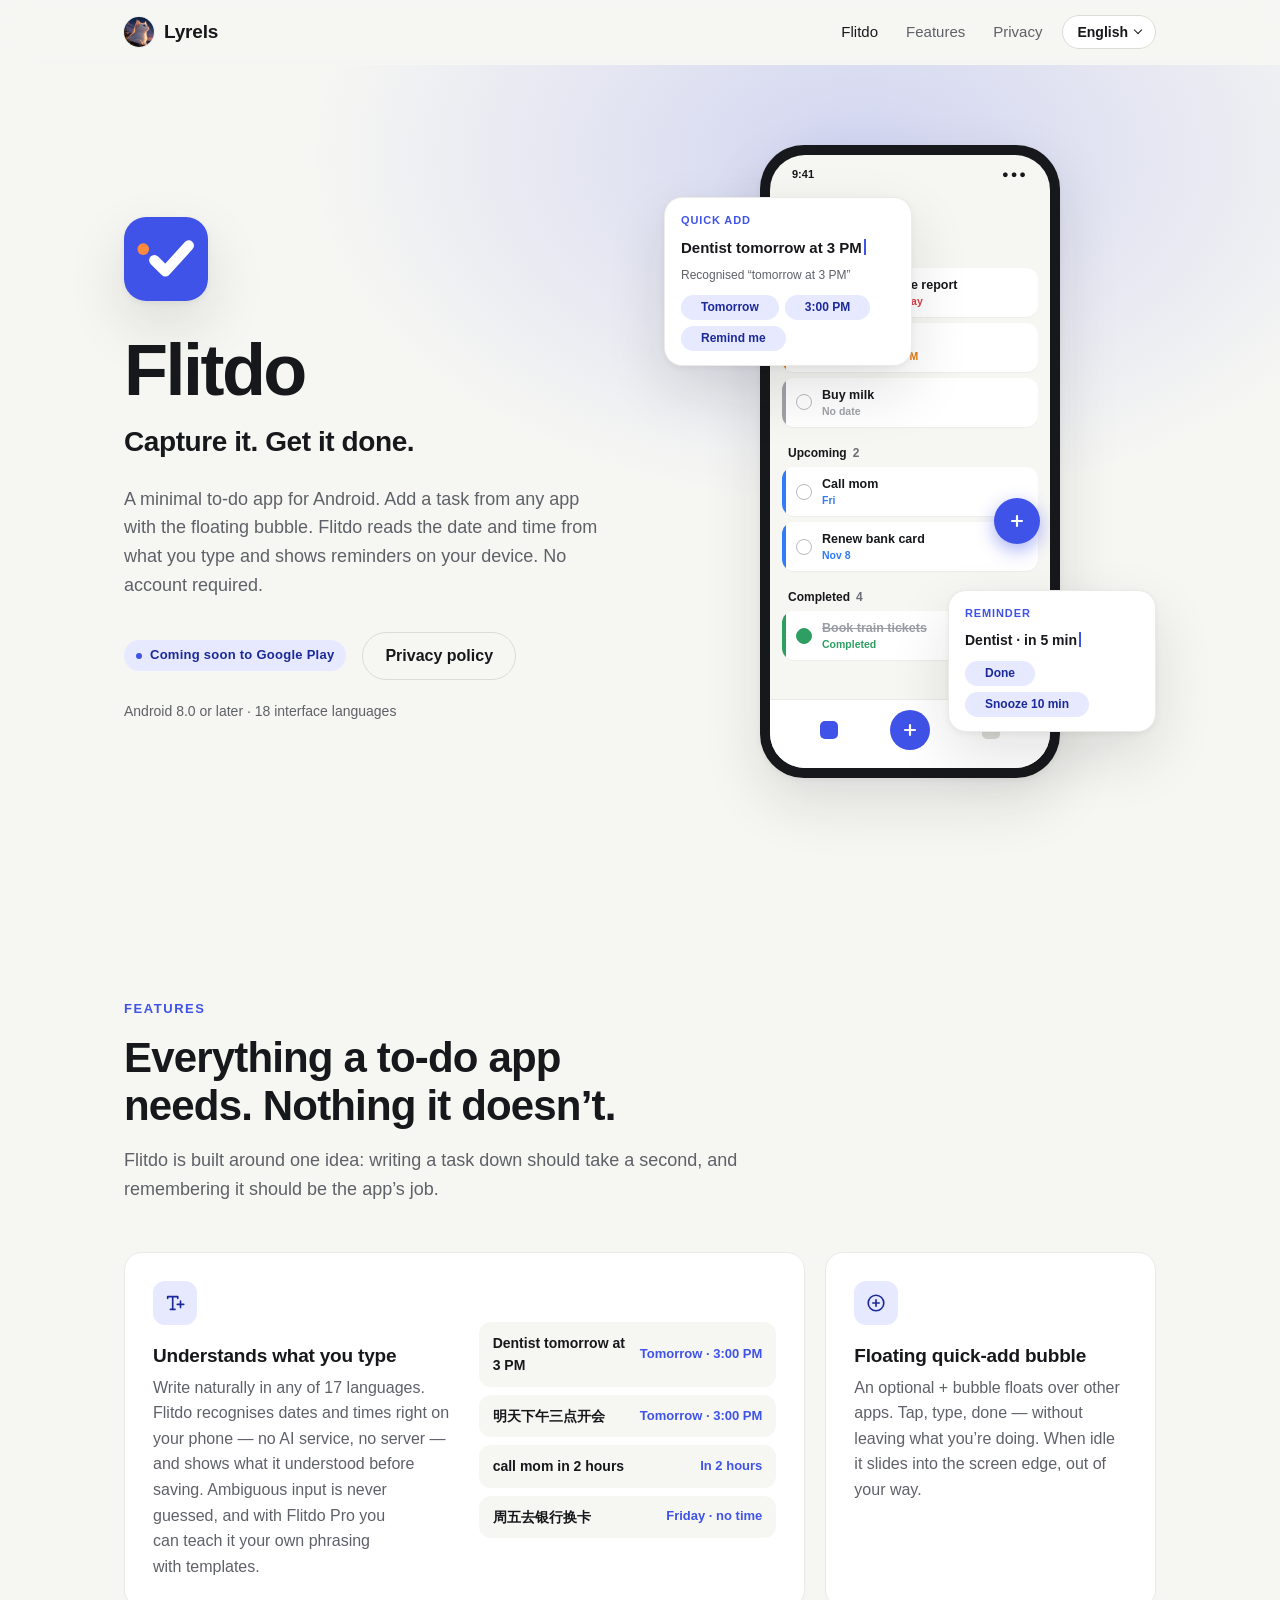
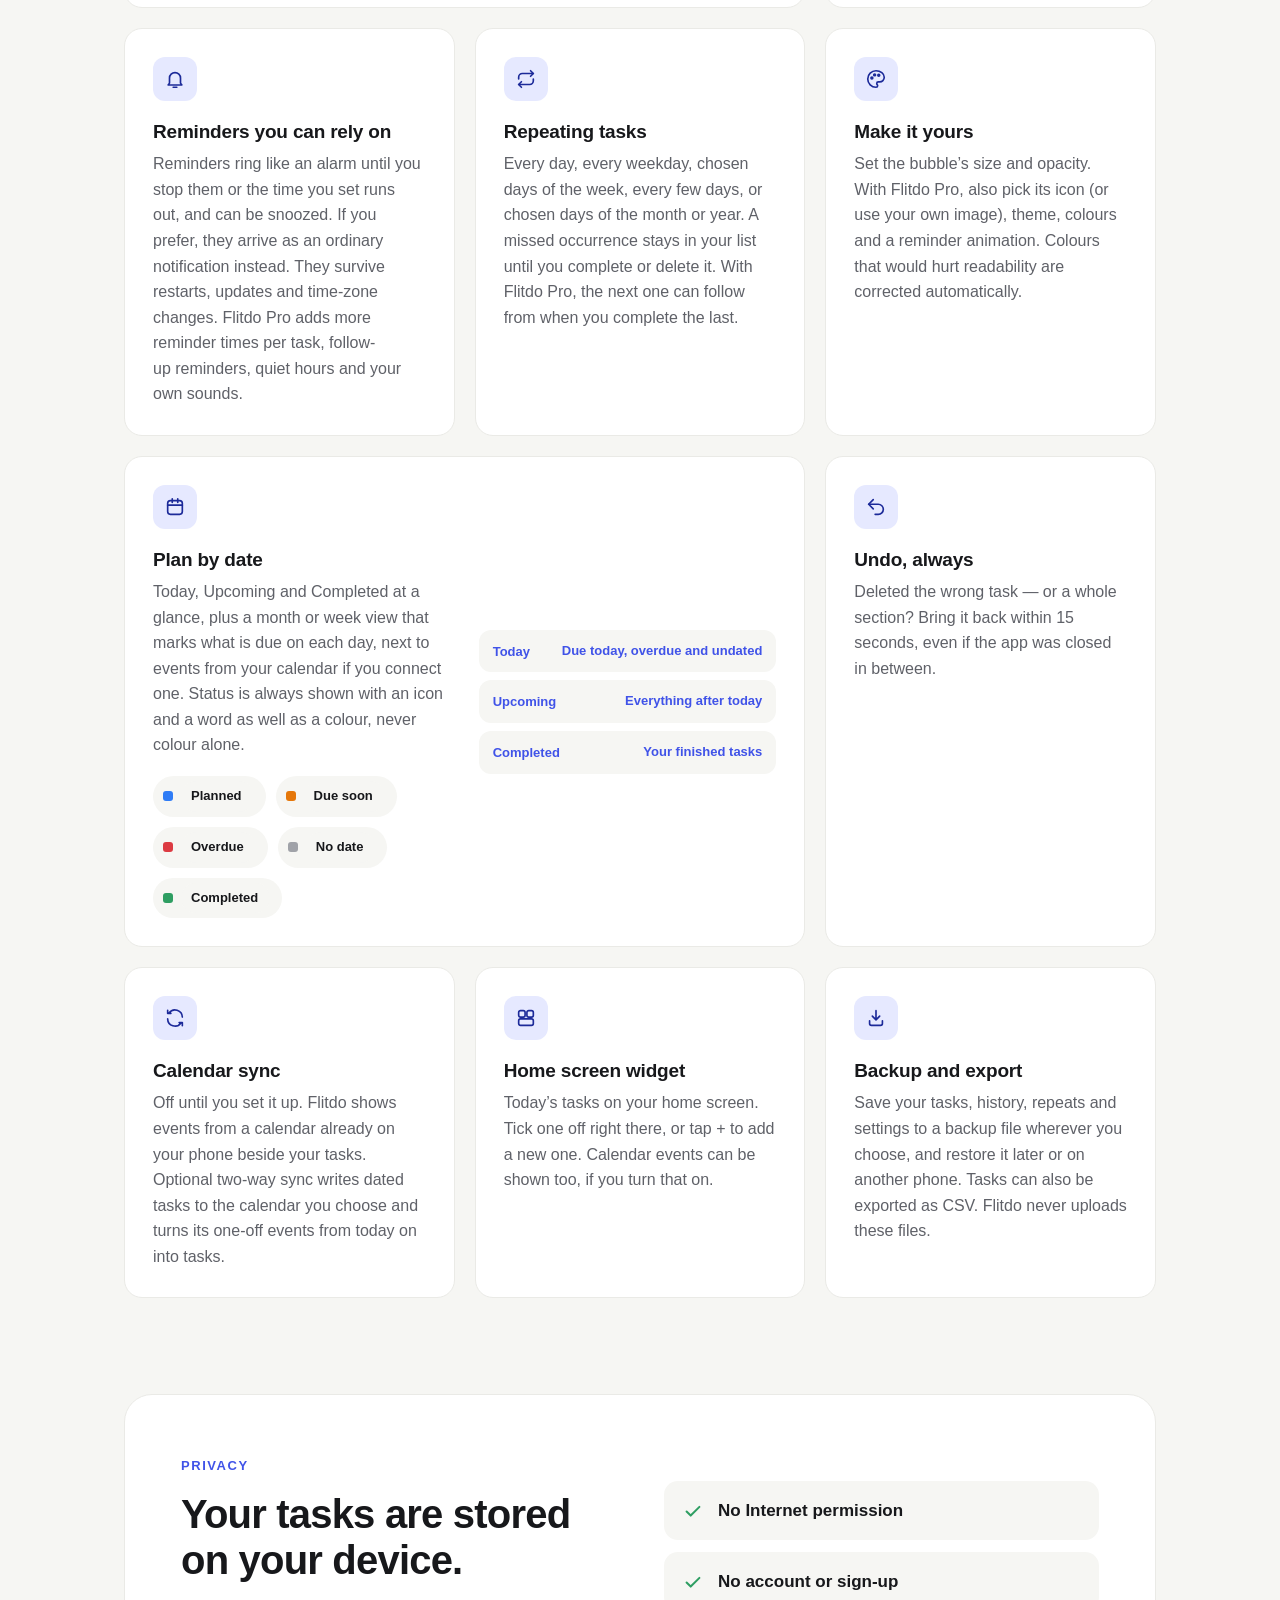
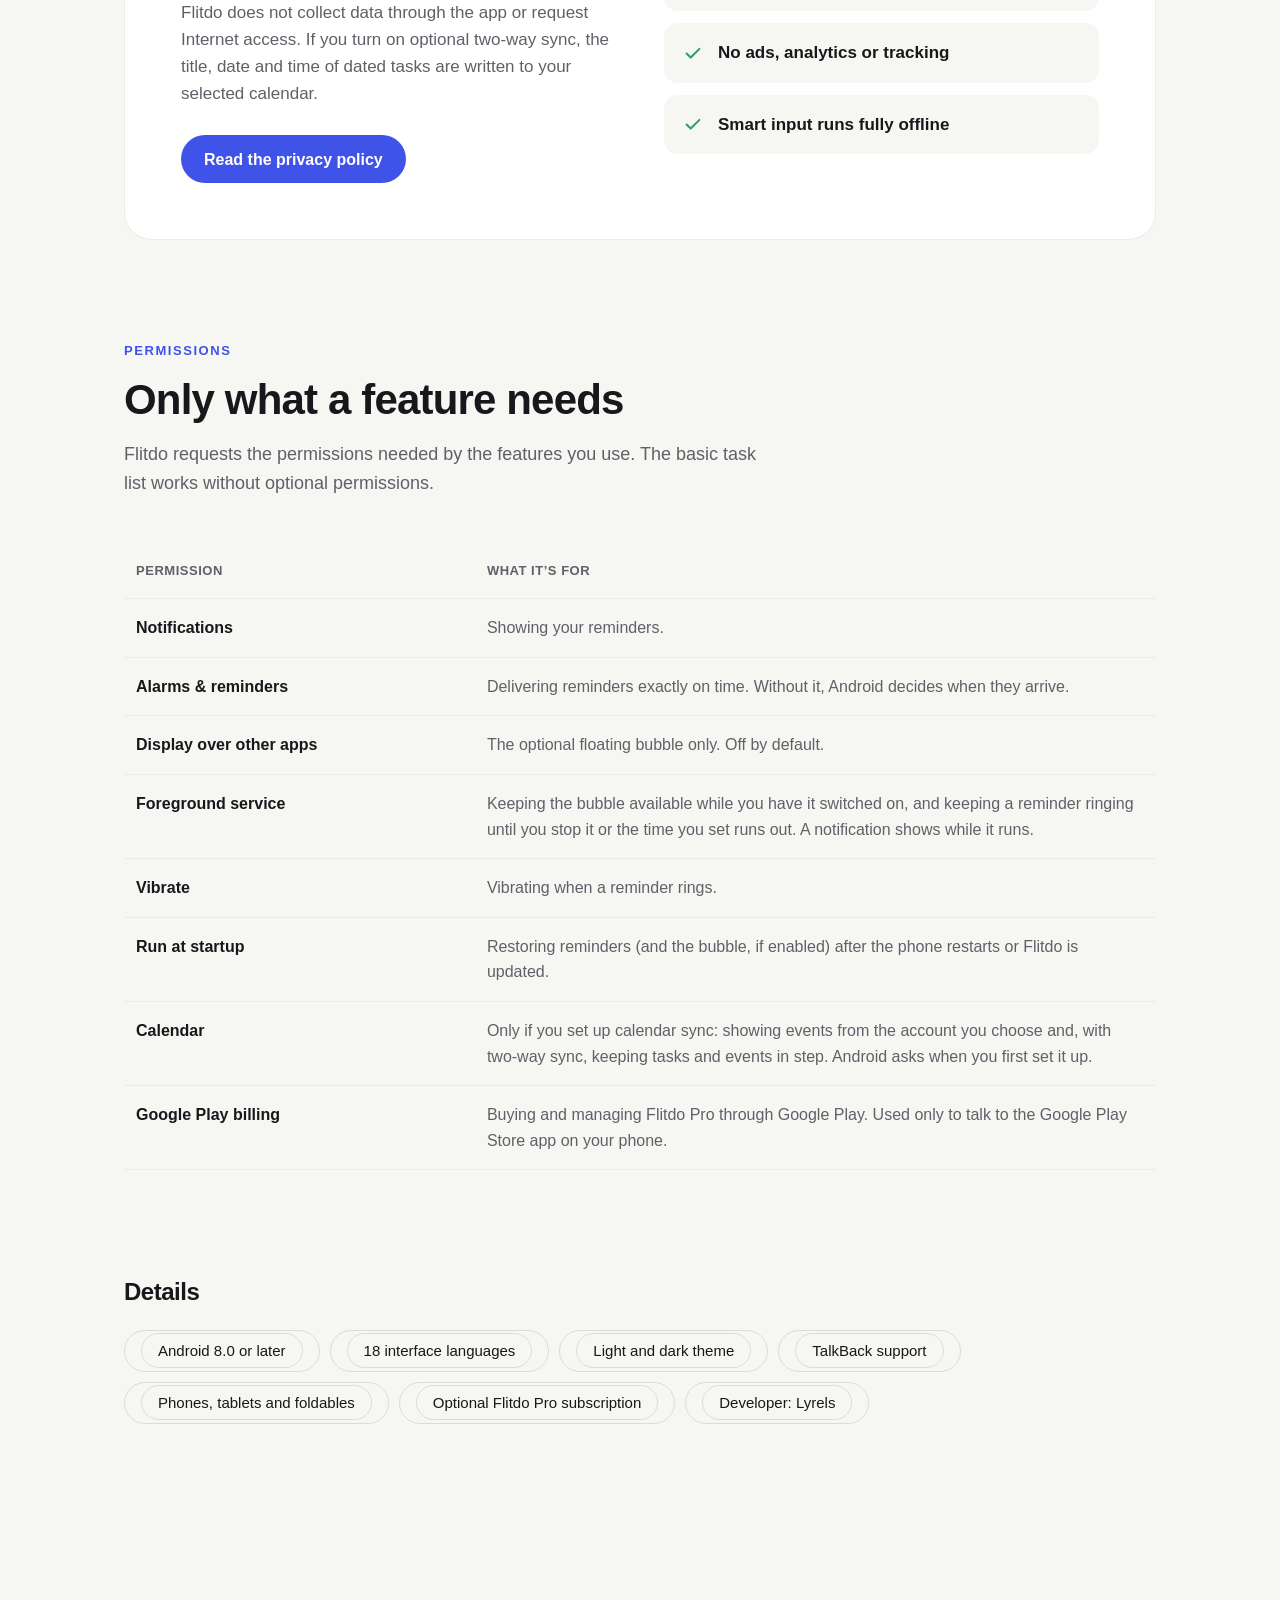
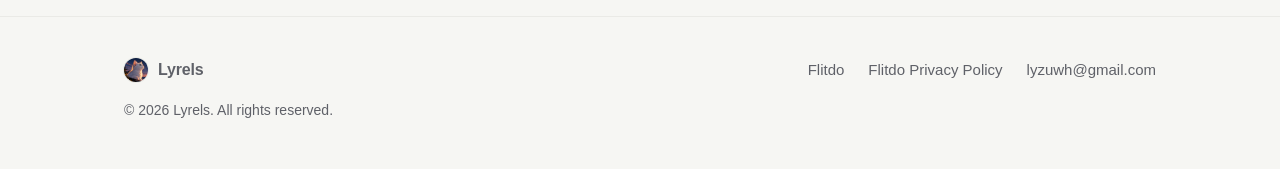
==== commit ae34196e: "Bring the Flitdo page in line with the current app Checked against the app's code and the Play listi" ====
--- a/flitdo/index.html
+++ b/flitdo/index.html
@@ -9,7 +9,7 @@
   <meta name="title-zh-tw" content="Flitdo · 隨手記下，輕鬆完成">
   <meta name="title-ja" content="Flitdo · さっとメモして、きちんと片づける">
   <meta name="title-ko" content="Flitdo · 빠르게 적고, 제때 끝내세요">
-  <meta name="description" content="Flitdo is a minimal Android to-do app with a floating quick-add bubble, offline natural-language dates in English and Chinese, reliable local reminders and repeating tasks. No account, no ads, no tracking.">
+  <meta name="description" content="Flitdo is a minimal Android to-do app with a floating quick-add bubble, offline date and time recognition in 17 languages, reminders that ring like an alarm, repeating tasks and optional calendar sync. No account, no ads, no tracking.">
   <link rel="canonical" href="https://lyrels.github.io/flitdo/">
   <link rel="icon" href="/assets/img/flitdo-icon.svg" type="image/svg+xml">
   <link rel="apple-touch-icon" href="/assets/img/flitdo-touch-icon.png">
@@ -132,11 +132,11 @@
               <div class="icon"><svg viewBox="0 0 24 24" fill="none" stroke="currentColor" stroke-width="1.8" stroke-linecap="round" stroke-linejoin="round" aria-hidden="true"><path d="M4 7V5h11v2M9.5 5v14M7 19h5"/><path d="M18 10v7M14.5 13.5h7"/></svg></div>
               <h3><span class="en">Understands what you type</span><span class="zh">读懂你写的时间</span><span class="zh-tw">辨識你輸入的日期與時間</span><span class="ja">入力した日付と時刻を読み取る</span><span class="ko">입력한 날짜와 시간을 인식</span></h3>
               <p>
-                <span class="en">Write naturally in English or Chinese. Flitdo recognises dates and times right on your phone — no AI service, no server — and shows what it understood before saving. Ambiguous input is never guessed, and you can teach it your own phrasing with templates.</span>
-                <span class="zh">用中文或英文自然地写。Flitdo 直接在手机上识别日期和时间——不用 AI 服务，也不连服务器——保存前会先告诉你它识别到了什么。有歧义的输入绝不瞎猜，你还可以用模板教它认识你自己的说法。</span>
-                <span class="zh-tw">用中文或英文自然地輸入。Flitdo 不透過 AI 服務或伺服器，直接在手機上辨識日期與時間，並在儲存前顯示辨識結果。意思不明確時不會猜測，你也可以用範本教它辨識自己的說法。</span>
-                <span class="ja">英語や中国語で自然に入力できます。Flitdo は AI サービスやサーバーを使わず、端末上で日付や時刻を読み取ります。保存前に認識結果を確認でき、曖昧な入力は推測しません。テンプレートで自分の言い回しも登録できます。</span>
-                <span class="ko">영어나 중국어로 자연스럽게 입력하세요. Flitdo는 AI 서비스나 서버 없이 기기에서 날짜와 시간을 인식하고 저장 전에 결과를 보여 줍니다. 모호한 입력은 추측하지 않으며 템플릿에 나만의 표현을 등록할 수 있습니다.</span>
+                <span class="en">Write naturally in any of 17 languages. Flitdo recognises dates and times right on your phone — no AI service, no server — and shows what it understood before saving. Ambiguous input is never guessed, and with Flitdo Pro you can teach it your own phrasing with templates.</span>
+                <span class="zh">用 17 种语言中的任意一种自然地写。Flitdo 直接在手机上识别日期和时间——不用 AI 服务，也不连服务器——保存前会先告诉你它识别到了什么。有歧义的输入绝不瞎猜；有了 Flitdo Pro，你还可以用模板教它认识你自己的说法。</span>
+                <span class="zh-tw">可用 17 種語言自然地輸入。Flitdo 不透過 AI 服務或伺服器，直接在手機上辨識日期與時間，並在儲存前顯示辨識結果。意思不明確時不會猜測；使用 Flitdo Pro，還可以用範本教它辨識自己的說法。</span>
+                <span class="ja">17 の言語で自然に入力できます。Flitdo は AI サービスやサーバーを使わず、端末上で日付や時刻を読み取ります。保存前に認識結果を確認でき、曖昧な入力は推測しません。Flitdo Pro では、テンプレートで自分の言い回しも登録できます。</span>
+                <span class="ko">17개 언어로 자연스럽게 입력하세요. Flitdo는 AI 서비스나 서버 없이 기기에서 날짜와 시간을 인식하고 저장 전에 결과를 보여 줍니다. 모호한 입력은 추측하지 않으며, Flitdo Pro에서는 템플릿에 나만의 표현을 등록할 수 있습니다.</span>
               </p>
             </div>
             <div class="examples" aria-label="Examples" data-aria-label-zh="示例" data-aria-label-zh-tw="範例" data-aria-label-ja="入力例" data-aria-label-ko="예시">
@@ -156,26 +156,26 @@
           <article class="feature">
             <div class="icon"><svg viewBox="0 0 24 24" fill="none" stroke="currentColor" stroke-width="1.8" stroke-linecap="round" stroke-linejoin="round" aria-hidden="true"><path d="M6 16.5V11a6 6 0 0 1 12 0v5.5l1.5 2h-15z"/><path d="M10 21h4"/></svg></div>
             <h3><span class="en">Reminders you can rely on</span><span class="zh">可靠的提醒</span><span class="zh-tw">可靠的提醒</span><span class="ja">頼れるリマインダー</span><span class="ko">믿을 수 있는 알림</span></h3>
-            <p><span class="en">Local notifications with Done and Snooze that survive restarts, updates and time-zone changes. Optionally keep reminding until handled, with quiet hours and your own sound.</span><span class="zh">带“完成”和“稍后提醒”的本地通知，重启、更新、切换时区后依然有效。还可以选择持续提醒直到处理，支持免打扰时段和自定义提示音。</span><span class="zh-tw">在本機通知上完成任務或設定稍後提醒。重新啟動、更新或變更時區後，提醒仍會保留。你也可以設定持續提醒、勿擾時段及自訂音效。</span><span class="ja">端末の通知からタスクを完了したり、再通知を設定したりできます。再起動、アップデート、タイムゾーンの変更後もリマインダーは維持されます。対応するまで繰り返し通知したり、通知を控える時間帯や音を設定したりできます。</span><span class="ko">기기의 알림에서 할 일을 완료하거나 다시 알림을 설정할 수 있습니다. 재시작, 업데이트, 시간대 변경 후에도 알림이 유지됩니다. 처리할 때까지 반복 알림을 받거나 방해 금지 시간대와 소리를 설정할 수도 있습니다.</span></p>
+            <p><span class="en">Reminders ring like an alarm until you stop them or the time you set runs out, and can be snoozed. If you prefer, they arrive as an ordinary notification instead. They survive restarts, updates and time-zone changes. Flitdo Pro adds more reminder times per task, follow-up reminders, quiet hours and your own sounds.</span><span class="zh">提醒会像闹钟一样响铃，直到你停止或到达你设定的时长，也可以稍后提醒；如果你愿意，也可以改成普通通知。重启、更新、切换时区后依然有效。Flitdo Pro 还能为每个任务添加更多提醒时间、后续提醒、免打扰时段和自定义提示音。</span><span class="zh-tw">提醒會像鬧鐘一樣響鈴，直到你停止提醒或設定的時間結束，也可以稍後再提醒；你也可以改用一般通知。重新啟動、更新或變更時區後，提醒仍會保留。Flitdo Pro 還能為每個任務新增更多提醒時間、後續提醒、勿擾時段及自訂音效。</span><span class="ja">リマインダーは、停止するか設定した時間が経過するまでアラームのように鳴り、再通知もできます。通常の通知に切り替えることもできます。再起動、アップデート、タイムゾーンの変更後も維持されます。Flitdo Pro では、タスクごとに通知時刻を追加したり、フォローアップ通知、通知を控える時間帯、好きな音を設定したりできます。</span><span class="ko">알림은 멈추거나 설정한 시간이 끝날 때까지 알람처럼 울리며 다시 알림도 할 수 있습니다. 원하면 일반 알림으로 받을 수도 있습니다. 재시작, 업데이트, 시간대 변경 후에도 유지됩니다. Flitdo Pro에서는 할 일마다 알림 시간을 더 추가하고 후속 알림, 방해 금지 시간대, 나만의 소리를 설정할 수 있습니다.</span></p>
           </article>
 
           <article class="feature">
             <div class="icon"><svg viewBox="0 0 24 24" fill="none" stroke="currentColor" stroke-width="1.8" stroke-linecap="round" stroke-linejoin="round" aria-hidden="true"><path d="M17 3l3 3-3 3"/><path d="M4 12v-2a4 4 0 0 1 4-4h12"/><path d="M7 21l-3-3 3-3"/><path d="M20 12v2a4 4 0 0 1-4 4H4"/></svg></div>
             <h3><span class="en">Repeating tasks</span><span class="zh">重复任务</span><span class="zh-tw">重複任務</span><span class="ja">繰り返しタスク</span><span class="ko">반복 할 일</span></h3>
-            <p><span class="en">Every day, every weekday, chosen days of the week, every few days, monthly or yearly. There is always exactly one open occurrence — missed ones never pile up.</span><span class="zh">每天、每个工作日、每周指定几天、每隔几天、每月或每年。始终只有一个待办的实例，错过的不会越堆越多。</span><span class="zh-tw">每天、每個工作日、指定星期幾、每隔幾天、每月或每年。一次只會有一筆待完成的任務，錯過的項目不會堆積。</span><span class="ja">毎日、平日、指定の曜日、数日おき、毎月、毎年に設定できます。未完了のタスクは常に1件だけで、過去の分はたまりません。</span><span class="ko">매일, 평일, 지정 요일, 며칠 간격, 매월, 매년 반복을 설정할 수 있습니다. 미완료 항목은 한 번에 하나만 표시되어 놓친 항목이 쌓이지 않습니다.</span></p>
+            <p><span class="en">Every day, every weekday, chosen days of the week, every few days, or chosen days of the month or year. A missed occurrence stays in your list until you complete or delete it. With Flitdo Pro, the next one can follow from when you complete the last.</span><span class="zh">每天、每个工作日、每周指定几天、每隔几天，或每月、每年的指定日期。错过的那次会留在列表里，直到你完成或删除它。有了 Flitdo Pro，还可以从完成上一次的时间起算下一次。</span><span class="zh-tw">每天、每個工作日、指定星期幾、每隔幾天，或每月、每年的指定日期。錯過的項目會保留在清單中，直到你完成或刪除。使用 Flitdo Pro，下一次還可以從你完成上一次的時間起算。</span><span class="ja">毎日、平日、指定の曜日、数日おき、毎月・毎年の指定日に設定できます。見逃した回は、完了するか削除するまでリストに残ります。Flitdo Pro では、前の回を完了した日から次の回を設定することもできます。</span><span class="ko">매일, 평일, 지정 요일, 며칠 간격, 매월·매년 지정한 날짜에 반복할 수 있습니다. 놓친 항목은 완료하거나 삭제할 때까지 목록에 남습니다. Flitdo Pro에서는 이전 항목을 완료한 날부터 다음 항목을 시작할 수도 있습니다.</span></p>
           </article>
 
           <article class="feature">
             <div class="icon"><svg viewBox="0 0 24 24" fill="none" stroke="currentColor" stroke-width="1.8" stroke-linecap="round" stroke-linejoin="round" aria-hidden="true"><path d="M12 3a9 9 0 1 0 0 18c1.1 0 1.8-.8 1.8-1.7 0-.5-.2-.9-.5-1.2-.3-.3-.5-.7-.5-1.2 0-.9.8-1.7 1.7-1.7H16a5 5 0 0 0 5-5c0-4-4-7.2-9-7.2z"/><circle cx="7.5" cy="11" r="1"/><circle cx="10.5" cy="7.5" r="1"/><circle cx="15" cy="8" r="1"/></svg></div>
             <h3><span class="en">Make it yours</span><span class="zh">按你的喜好定制</span><span class="zh-tw">打造自己的介面</span><span class="ja">自分好みに設定</span><span class="ko">내 취향대로 설정</span></h3>
-            <p><span class="en">Pick the bubble’s icon (or use your own image), size, theme, colours and a gentle reminder animation. Colours that would hurt readability are corrected automatically.</span><span class="zh">自选气泡图标（也可以用自己的图片）、大小、主题、颜色和柔和的提醒动画。影响可读性的配色会被自动修正。</span><span class="zh-tw">可選擇懸浮按鈕的圖示、大小、主題、配色和柔和的提醒動畫，也能使用自己的圖片。影響可讀性的配色會自動調整。</span><span class="ja">バブルのアイコンや自分の画像、サイズ、テーマ、色、控えめな通知アニメーションを選べます。読みにくい色の組み合わせは自動で調整されます。</span><span class="ko">버블의 아이콘, 크기, 테마, 색상과 부드러운 알림 애니메이션을 선택하세요. 직접 준비한 이미지도 쓸 수 있습니다. 읽기 어려운 색상 조합은 자동으로 조정됩니다.</span></p>
+            <p><span class="en">Set the bubble’s size and opacity. With Flitdo Pro, also pick its icon (or use your own image), theme, colours and a reminder animation. Colours that would hurt readability are corrected automatically.</span><span class="zh">可以调整气泡的大小和透明度。有了 Flitdo Pro，还能自选图标（也可以用自己的图片）、主题、颜色和提醒动画。影响可读性的配色会被自动修正。</span><span class="zh-tw">可調整懸浮按鈕的大小和透明度。使用 Flitdo Pro，還能選擇圖示、主題、配色和提醒動畫，也能使用自己的圖片。影響可讀性的配色會自動調整。</span><span class="ja">バブルのサイズと透明度を調整できます。Flitdo Pro では、アイコンや自分の画像、テーマ、色、通知アニメーションも選べます。読みにくい色の組み合わせは自動で調整されます。</span><span class="ko">버블의 크기와 투명도를 조절할 수 있습니다. Flitdo Pro에서는 아이콘, 테마, 색상과 알림 애니메이션도 선택하고 직접 준비한 이미지도 쓸 수 있습니다. 읽기 어려운 색상 조합은 자동으로 조정됩니다.</span></p>
           </article>
 
           <article class="feature wide">
             <div>
               <div class="icon"><svg viewBox="0 0 24 24" fill="none" stroke="currentColor" stroke-width="1.8" stroke-linecap="round" stroke-linejoin="round" aria-hidden="true"><rect x="4" y="5" width="16" height="15" rx="3"/><path d="M4 10h16M9 3v4M15 3v4"/></svg></div>
               <h3><span class="en">Plan by date</span><span class="zh">按日期规划</span><span class="zh-tw">按日期安排</span><span class="ja">日付で整理</span><span class="ko">날짜별로 계획</span></h3>
-              <p><span class="en">Today, Upcoming and Completed at a glance, plus a month calendar that marks what is due on each day. Status is always shown with an icon and a word as well as a colour, never colour alone.</span><span class="zh">“今天”“即将到来”“已完成”一目了然，月历还会标出每天的待办。状态除了颜色，还始终配有图标和文字，绝不只靠颜色区分。</span><span class="zh-tw">一眼掌握今天、即將到來及已完成的任務，並在月曆查看每天的到期項目。狀態除了用顏色，也會以圖示和文字顯示。</span><span class="ja">今日、今後、完了のタスクをひと目で確認できます。月間カレンダーには各日の期限を表示します。状態は色に加えて、アイコンと文字でも表示します。</span><span class="ko">오늘, 예정, 완료 항목을 한눈에 확인하고 월간 달력에서 날짜별 마감 항목을 볼 수 있습니다. 상태는 색상과 함께 아이콘과 텍스트로도 표시합니다.</span></p>
+              <p><span class="en">Today, Upcoming and Completed at a glance, plus a month or week view that marks what is due on each day, next to events from your calendar if you connect one. Status is always shown with an icon and a word as well as a colour, never colour alone.</span><span class="zh">“今天”“即将到来”“已完成”一目了然，月视图或周视图会标出每天的待办；连接日历后，还会一并显示日历中的日程。状态除了颜色，还始终配有图标和文字，绝不只靠颜色区分。</span><span class="zh-tw">一眼掌握今天、即將到來及已完成的任務，並在月檢視或週檢視查看每天的到期項目；連結日曆後，也會一併顯示日曆中的日程。狀態除了用顏色，也會以圖示和文字顯示。</span><span class="ja">今日、今後、完了のタスクをひと目で確認できます。月表示または週表示では各日の期限を表示し、カレンダーを連携すると予定も並べて表示します。状態は色に加えて、アイコンと文字でも表示します。</span><span class="ko">오늘, 예정, 완료 항목을 한눈에 확인하고 월간 또는 주간 보기에서 날짜별 마감 항목을 볼 수 있습니다. 캘린더를 연결하면 일정도 함께 표시됩니다. 상태는 색상과 함께 아이콘과 텍스트로도 표시합니다.</span></p>
               <div class="legend" aria-label="Status colours" data-aria-label-zh="状态颜色" data-aria-label-zh-tw="狀態配色" data-aria-label-ja="状態の色" data-aria-label-ko="상태 색상">
                 <span><i style="background:var(--normal)"></i><span class="en">Planned</span><span class="zh">计划中</span><span class="zh-tw">已規劃</span><span class="ja">予定あり</span><span class="ko">계획됨</span></span>
                 <span><i style="background:var(--soon)"></i><span class="en">Due soon</span><span class="zh">即将到期</span><span class="zh-tw">即將到期</span><span class="ja">まもなく期限</span><span class="ko">곧 마감</span></span>
@@ -195,6 +195,24 @@
             <div class="icon"><svg viewBox="0 0 24 24" fill="none" stroke="currentColor" stroke-width="1.8" stroke-linecap="round" stroke-linejoin="round" aria-hidden="true"><path d="M9 14L4 9l5-5"/><path d="M4 9h10.5a5.5 5.5 0 0 1 0 11H11"/></svg></div>
             <h3><span class="en">Undo, always</span><span class="zh">随时撤销</span><span class="zh-tw">復原刪除</span><span class="ja">削除を取り消す</span><span class="ko">삭제 실행 취소</span></h3>
             <p><span class="en">Deleted the wrong task — or a whole section? Bring it back within 15 seconds, even if the app was closed in between.</span><span class="zh">删错了一个任务，甚至一整组？15 秒内都能恢复，即使中途关掉了应用也可以。</span><span class="zh-tw">誤刪了一筆任務或整個區段？即使中途關閉應用程式，15 秒內仍可復原。</span><span class="ja">タスクやセクション全体を誤って削除しても、15秒以内なら元に戻せます。その間にアプリを閉じても大丈夫です。</span><span class="ko">할 일이나 섹션 전체를 잘못 삭제했나요? 중간에 앱을 닫았더라도 15초 안에 되돌릴 수 있습니다.</span></p>
+          </article>
+
+          <article class="feature">
+            <div class="icon"><svg viewBox="0 0 24 24" fill="none" stroke="currentColor" stroke-width="1.8" stroke-linecap="round" stroke-linejoin="round" aria-hidden="true"><path d="M20 11a8 8 0 0 0-14.5-4.5M4 3.5v3.5h3.5"/><path d="M4 13a8 8 0 0 0 14.5 4.5M20 20.5V17h-3.5"/></svg></div>
+            <h3><span class="en">Calendar sync</span><span class="zh">日历同步</span><span class="zh-tw">日曆同步</span><span class="ja">カレンダー同期</span><span class="ko">캘린더 동기화</span></h3>
+            <p><span class="en">Off until you set it up. Flitdo shows events from a calendar already on your phone beside your tasks. Optional two-way sync writes dated tasks to the calendar you choose and turns its one-off events from today on into tasks.</span><span class="zh">设置之前不会开启。Flitdo 会在任务旁显示手机上已有日历中的日程。开启可选的双向同步后，带日期的任务会写入你选定的日历，其中从今天起的非重复日程也会变成任务。</span><span class="zh-tw">設定前不會啟用。Flitdo 會在任務旁顯示手機上現有日曆的日程。啟用選用的雙向同步後，帶有日期的任務會寫入你選擇的日曆，該日曆中從今天起的非重複日程也會成為任務。</span><span class="ja">設定するまでは無効です。端末にあるカレンダーの予定をタスクの横に表示します。任意の双方向同期を有効にすると、日付のあるタスクを選んだカレンダーに書き込み、そのカレンダーの今日以降の単発の予定をタスクにします。</span><span class="ko">설정하기 전에는 꺼져 있습니다. 휴대전화에 있는 캘린더의 일정을 할 일 옆에 표시합니다. 선택 사항인 양방향 동기화를 켜면 날짜가 있는 할 일을 선택한 캘린더에 기록하고, 그 캘린더에서 오늘 이후의 반복되지 않는 일정을 할 일로 만듭니다.</span></p>
+          </article>
+
+          <article class="feature">
+            <div class="icon"><svg viewBox="0 0 24 24" fill="none" stroke="currentColor" stroke-width="1.8" stroke-linecap="round" stroke-linejoin="round" aria-hidden="true"><rect x="4" y="4" width="7" height="7" rx="2"/><rect x="13" y="4" width="7" height="7" rx="2"/><rect x="4" y="13" width="16" height="7" rx="2"/></svg></div>
+            <h3><span class="en">Home screen widget</span><span class="zh">桌面小组件</span><span class="zh-tw">主畫面小工具</span><span class="ja">ホーム画面ウィジェット</span><span class="ko">홈 화면 위젯</span></h3>
+            <p><span class="en">Today’s tasks on your home screen. Tick one off right there, or tap + to add a new one. Calendar events can be shown too, if you turn that on.</span><span class="zh">在桌面上查看今天的任务。直接在小组件上勾选完成，或点 + 新建任务。开启后还能显示日历日程。</span><span class="zh-tw">在主畫面查看今天的任務。直接在小工具上勾選完成，或輕觸「+」新增任務。開啟後也能顯示日曆日程。</span><span class="ja">ホーム画面で今日のタスクを確認できます。その場で完了にしたり、「+」をタップして新しいタスクを追加したりできます。設定するとカレンダーの予定も表示します。</span><span class="ko">홈 화면에서 오늘의 할 일을 확인하세요. 위젯에서 바로 완료하거나 ‘+’를 눌러 새 할 일을 추가할 수 있습니다. 설정하면 캘린더 일정도 표시됩니다.</span></p>
+          </article>
+
+          <article class="feature">
+            <div class="icon"><svg viewBox="0 0 24 24" fill="none" stroke="currentColor" stroke-width="1.8" stroke-linecap="round" stroke-linejoin="round" aria-hidden="true"><path d="M12 4v10M8 10l4 4 4-4"/><path d="M5 15v3a2 2 0 0 0 2 2h10a2 2 0 0 0 2-2v-3"/></svg></div>
+            <h3><span class="en">Backup and export</span><span class="zh">备份与导出</span><span class="zh-tw">備份與匯出</span><span class="ja">バックアップと書き出し</span><span class="ko">백업 및 내보내기</span></h3>
+            <p><span class="en">Save your tasks, history, repeats and settings to a backup file wherever you choose, and restore it later or on another phone. Tasks can also be exported as CSV. Flitdo never uploads these files.</span><span class="zh">把任务、完成记录、重复计划和设置保存为备份文件，存到你选择的位置，之后或在另一台手机上恢复。任务也可以导出为 CSV。Flitdo 不会上传这些文件。</span><span class="zh-tw">將任務、完成紀錄、重複計畫和設定儲存為備份檔，存放在你選擇的位置，日後或在另一支手機上還原。任務也可以匯出為 CSV。Flitdo 不會上傳這些檔案。</span><span class="ja">タスク、完了履歴、繰り返し、設定をバックアップファイルとして好きな場所に保存し、あとで、または別の端末で復元できます。タスクは CSV でも書き出せます。Flitdo がこれらのファイルをアップロードすることはありません。</span><span class="ko">할 일, 완료 기록, 반복 계획과 설정을 원하는 위치에 백업 파일로 저장하고 나중에 또는 다른 휴대전화에서 복원할 수 있습니다. 할 일은 CSV로도 내보낼 수 있습니다. Flitdo는 이 파일을 업로드하지 않습니다.</span></p>
           </article>
         </div>
       </div>
@@ -234,8 +252,11 @@
             <tr><td><span class="en">Notifications</span><span class="zh">通知</span><span class="zh-tw">通知</span><span class="ja">通知</span><span class="ko">알림</span></td><td><span class="en">Showing your reminders.</span><span class="zh">显示你设置的提醒。</span><span class="zh-tw">顯示你設定的提醒。</span><span class="ja">設定したリマインダーを表示します。</span><span class="ko">설정한 알림을 표시합니다.</span></td></tr>
             <tr><td><span class="en">Alarms &amp; reminders</span><span class="zh">闹钟和提醒</span><span class="zh-tw">鬧鐘和提醒</span><span class="ja">アラームとリマインダー</span><span class="ko">알람 및 리마인더</span></td><td><span class="en">Delivering reminders exactly on time. Without it, Android decides when they arrive.</span><span class="zh">让提醒准时送达。未授予时，由 Android 决定提醒的送达时间。</span><span class="zh-tw">讓提醒準時送達。未授予時，提醒時間由 Android 決定。</span><span class="ja">指定時刻に通知を届けます。許可しない場合、配信のタイミングは Android が決めます。</span><span class="ko">정해진 시간에 알림을 표시합니다. 허용하지 않으면 Android가 알림 시점을 정합니다.</span></td></tr>
             <tr><td><span class="en">Display over other apps</span><span class="zh">显示在其他应用上层</span><span class="zh-tw">顯示在其他應用程式上層</span><span class="ja">他のアプリの上に表示</span><span class="ko">다른 앱 위에 표시</span></td><td><span class="en">The optional floating bubble only. Off by default.</span><span class="zh">仅用于可选的悬浮气泡，默认关闭。</span><span class="zh-tw">只用於選用的懸浮按鈕，預設關閉。</span><span class="ja">任意のフローティングバブルだけに使います。初期状態では無効です。</span><span class="ko">선택형 플로팅 버블에만 사용하며 기본적으로 꺼져 있습니다.</span></td></tr>
-            <tr><td><span class="en">Foreground service</span><span class="zh">前台服务</span><span class="zh-tw">前景服務</span><span class="ja">フォアグラウンドサービス</span><span class="ko">포그라운드 서비스</span></td><td><span class="en">Keeping the bubble available while you have it switched on. A notification shows while it runs and lets you turn it off.</span><span class="zh">在你开启气泡期间保持其可用。运行时会显示一条通知，可以随时从通知中关闭。</span><span class="zh-tw">啟用懸浮按鈕期間保持其可用。執行時會顯示通知，可從通知中關閉。</span><span class="ja">有効にしたバブルを利用できる状態に保ちます。実行中は通知を表示し、通知から無効にできます。</span><span class="ko">켜 둔 버블을 계속 사용할 수 있게 합니다. 실행 중에는 알림이 표시되며 알림에서 끌 수 있습니다.</span></td></tr>
-            <tr><td><span class="en">Run at startup</span><span class="zh">开机启动</span><span class="zh-tw">開機時執行</span><span class="ja">起動時に実行</span><span class="ko">시작 시 실행</span></td><td><span class="en">Restoring reminders (and the bubble, if enabled) after the phone restarts.</span><span class="zh">手机重启后恢复提醒（以及已开启的气泡）。</span><span class="zh-tw">手機重新啟動後恢復提醒，以及已啟用的懸浮按鈕。</span><span class="ja">端末の再起動後にリマインダーと、有効にしているバブルを復元します。</span><span class="ko">기기를 재시작한 뒤 알림과 켜 둔 버블을 복원합니다.</span></td></tr>
+            <tr><td><span class="en">Foreground service</span><span class="zh">前台服务</span><span class="zh-tw">前景服務</span><span class="ja">フォアグラウンドサービス</span><span class="ko">포그라운드 서비스</span></td><td><span class="en">Keeping the bubble available while you have it switched on, and keeping a reminder ringing until you stop it or the time you set runs out. A notification shows while it runs.</span><span class="zh">在你开启气泡期间保持其可用，并让提醒持续响铃，直到你停止或到达你设定的时长。运行时会显示一条通知。</span><span class="zh-tw">啟用懸浮按鈕期間保持其可用，並讓提醒持續響鈴，直到你停止提醒或設定的時間結束。執行時會顯示通知。</span><span class="ja">有効にしたバブルを利用できる状態に保ち、停止するか設定した時間が経過するまでリマインダーを鳴らします。実行中は通知を表示します。</span><span class="ko">켜 둔 버블을 계속 사용할 수 있게 하고, 멈추거나 설정한 시간이 끝날 때까지 알림이 울리게 합니다. 실행 중에는 알림이 표시됩니다.</span></td></tr>
+            <tr><td><span class="en">Vibrate</span><span class="zh">振动</span><span class="zh-tw">震動</span><span class="ja">バイブレーション</span><span class="ko">진동</span></td><td><span class="en">Vibrating when a reminder rings.</span><span class="zh">提醒响铃时振动。</span><span class="zh-tw">提醒響鈴時讓裝置震動。</span><span class="ja">リマインダーが鳴るときに振動させます。</span><span class="ko">알림이 울릴 때 진동합니다.</span></td></tr>
+            <tr><td><span class="en">Run at startup</span><span class="zh">开机启动</span><span class="zh-tw">開機時執行</span><span class="ja">起動時に実行</span><span class="ko">시작 시 실행</span></td><td><span class="en">Restoring reminders (and the bubble, if enabled) after the phone restarts or Flitdo is updated.</span><span class="zh">手机重启或应用更新后恢复提醒（以及已开启的气泡）。</span><span class="zh-tw">手機重新啟動或應用程式更新後，恢復提醒以及已啟用的懸浮按鈕。</span><span class="ja">端末の再起動やアプリの更新後に、リマインダーと有効にしているバブルを復元します。</span><span class="ko">기기를 재시작하거나 앱을 업데이트한 뒤 알림과 켜 둔 버블을 복원합니다.</span></td></tr>
+            <tr><td><span class="en">Calendar</span><span class="zh">日历</span><span class="zh-tw">日曆</span><span class="ja">カレンダー</span><span class="ko">캘린더</span></td><td><span class="en">Only if you set up calendar sync: showing events from the account you choose and, with two-way sync, keeping tasks and events in step. Android asks when you first set it up.</span><span class="zh">仅在你设置日历同步时使用：显示所选账号中的日程；开启双向同步后，让任务与日程保持一致。首次设置时由 Android 请求授权。</span><span class="zh-tw">只在你設定日曆同步時使用：顯示所選帳戶的日程，並在啟用雙向同步時同步任務和日程。首次設定時 Android 會要求此權限。</span><span class="ja">カレンダー同期を設定した場合のみ使います。選んだアカウントの予定を表示し、双方向同期ではタスクと予定を同期します。最初の設定時に Android が許可を求めます。</span><span class="ko">캘린더 동기화를 설정한 경우에만 사용합니다. 선택한 계정의 일정을 표시하고, 양방향 동기화를 켜면 할 일과 일정을 동기화합니다. 처음 설정할 때 Android가 권한을 요청합니다.</span></td></tr>
+            <tr><td><span class="en">Google Play billing</span><span class="zh">Google Play 结算</span><span class="zh-tw">Google Play 帳單服務</span><span class="ja">Google Play の課金</span><span class="ko">Google Play 결제</span></td><td><span class="en">Buying and managing Flitdo Pro through Google Play. Used only to talk to the Google Play Store app on your phone.</span><span class="zh">通过 Google Play 购买和管理 Flitdo Pro。仅用于与手机上的 Google Play 商店应用通信。</span><span class="zh-tw">透過 Google Play 購買及管理 Flitdo Pro。僅用於與手機上的 Google Play 商店應用程式通訊。</span><span class="ja">Google Play で Flitdo Pro を購入・管理します。端末の Google Play ストアアプリとの通信だけに使います。</span><span class="ko">Google Play에서 Flitdo Pro를 구매하고 관리합니다. 기기의 Google Play 스토어 앱과 통신하는 데만 사용합니다.</span></td></tr>
           </tbody>
         </table>
       </div>
@@ -252,6 +273,7 @@
           <span><span class="en">Light and dark theme</span><span class="zh">浅色与深色主题</span><span class="zh-tw">淺色與深色主題</span><span class="ja">ライト・ダークテーマ</span><span class="ko">밝은 테마와 어두운 테마</span></span>
           <span><span class="en">TalkBack support</span><span class="zh">支持 TalkBack 读屏</span><span class="zh-tw">支援 TalkBack 螢幕閱讀器</span><span class="ja">TalkBack 対応</span><span class="ko">TalkBack 지원</span></span>
           <span><span class="en">Phones, tablets and foldables</span><span class="zh">手机、平板与折叠屏</span><span class="zh-tw">支援手機、平板與摺疊螢幕</span><span class="ja">スマートフォン、タブレット、折りたたみ端末</span><span class="ko">휴대전화, 태블릿 및 폴더블</span></span>
+          <span><span class="en">Optional Flitdo Pro subscription</span><span class="zh">可选的 Flitdo Pro 订阅</span><span class="zh-tw">選用的 Flitdo Pro 訂閱</span><span class="ja">Flitdo Pro（任意の定期購入）</span><span class="ko">선택형 Flitdo Pro 구독</span></span>
           <span><span class="en">Developer: Lyrels</span><span class="zh">开发者：Lyrels</span><span class="zh-tw">開發者 Lyrels</span><span class="ja">開発元 Lyrels</span><span class="ko">개발자 Lyrels</span></span>
         </div>
       </div>
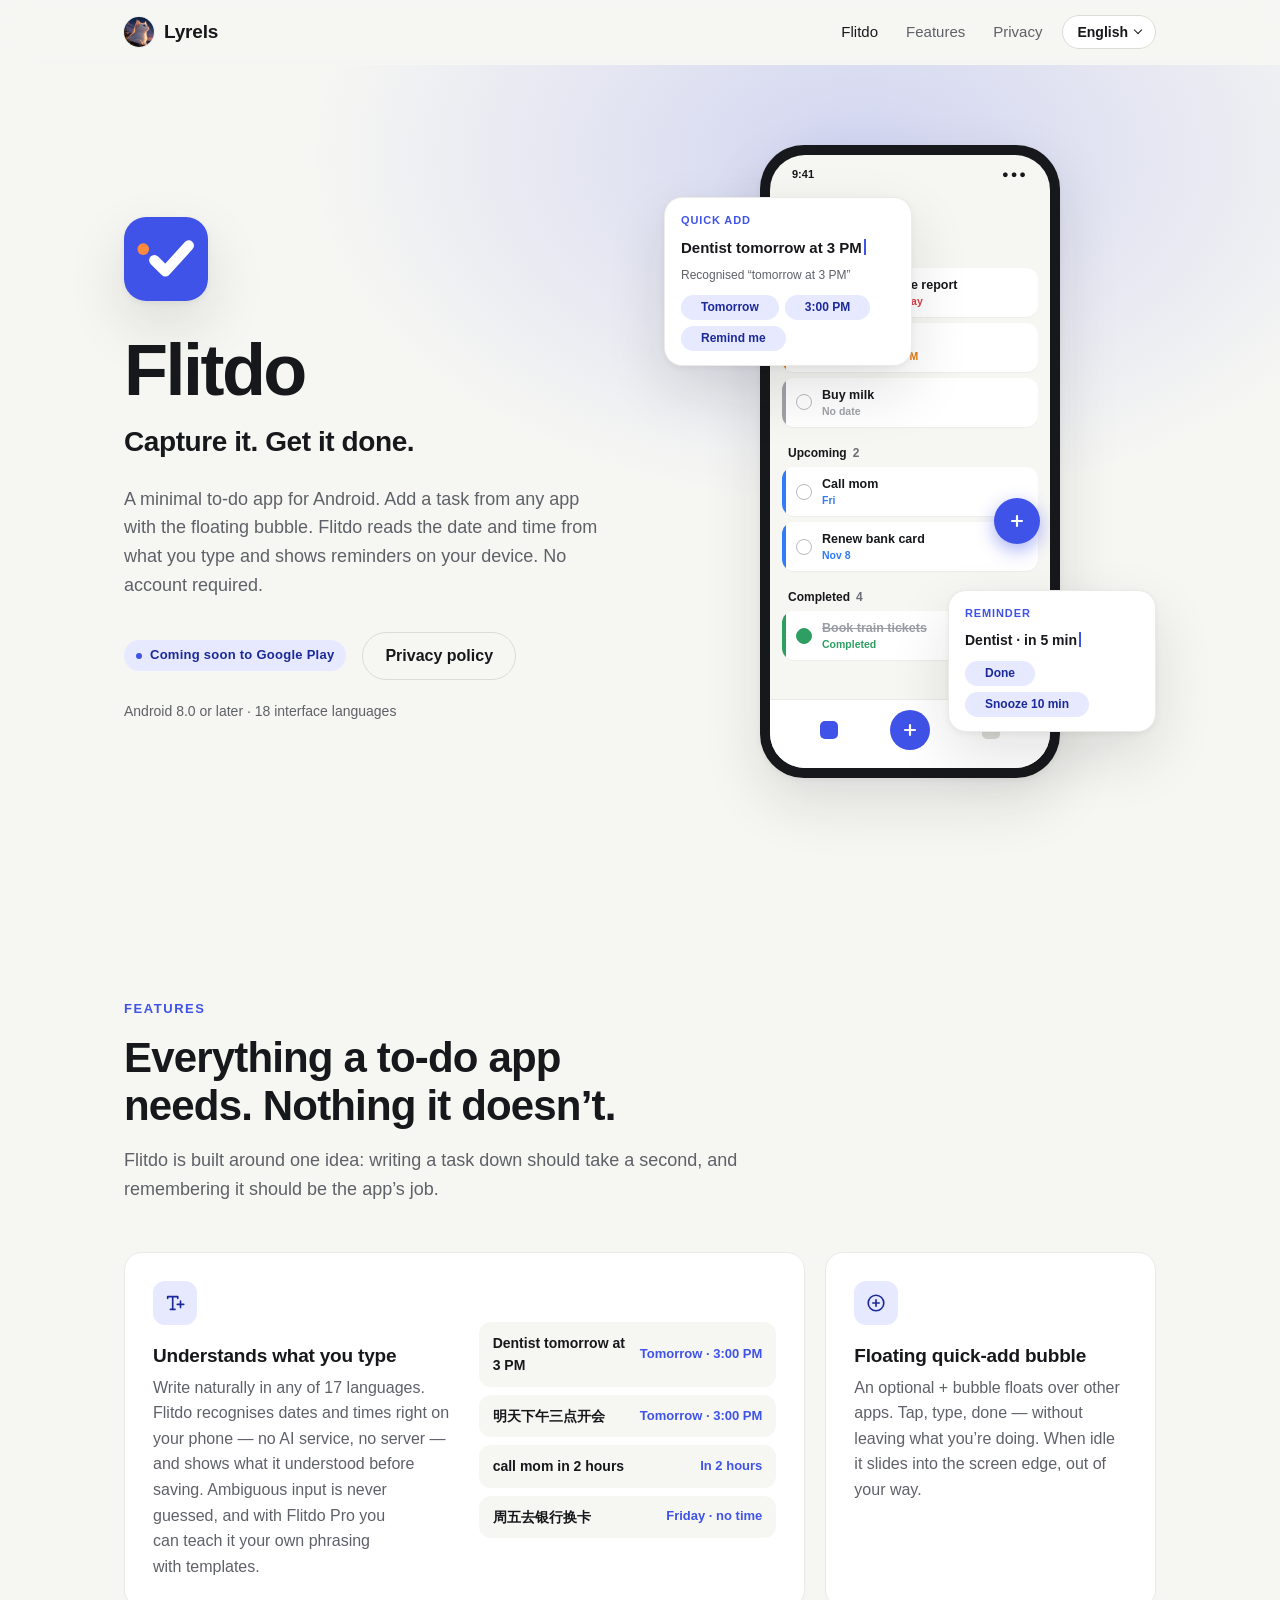
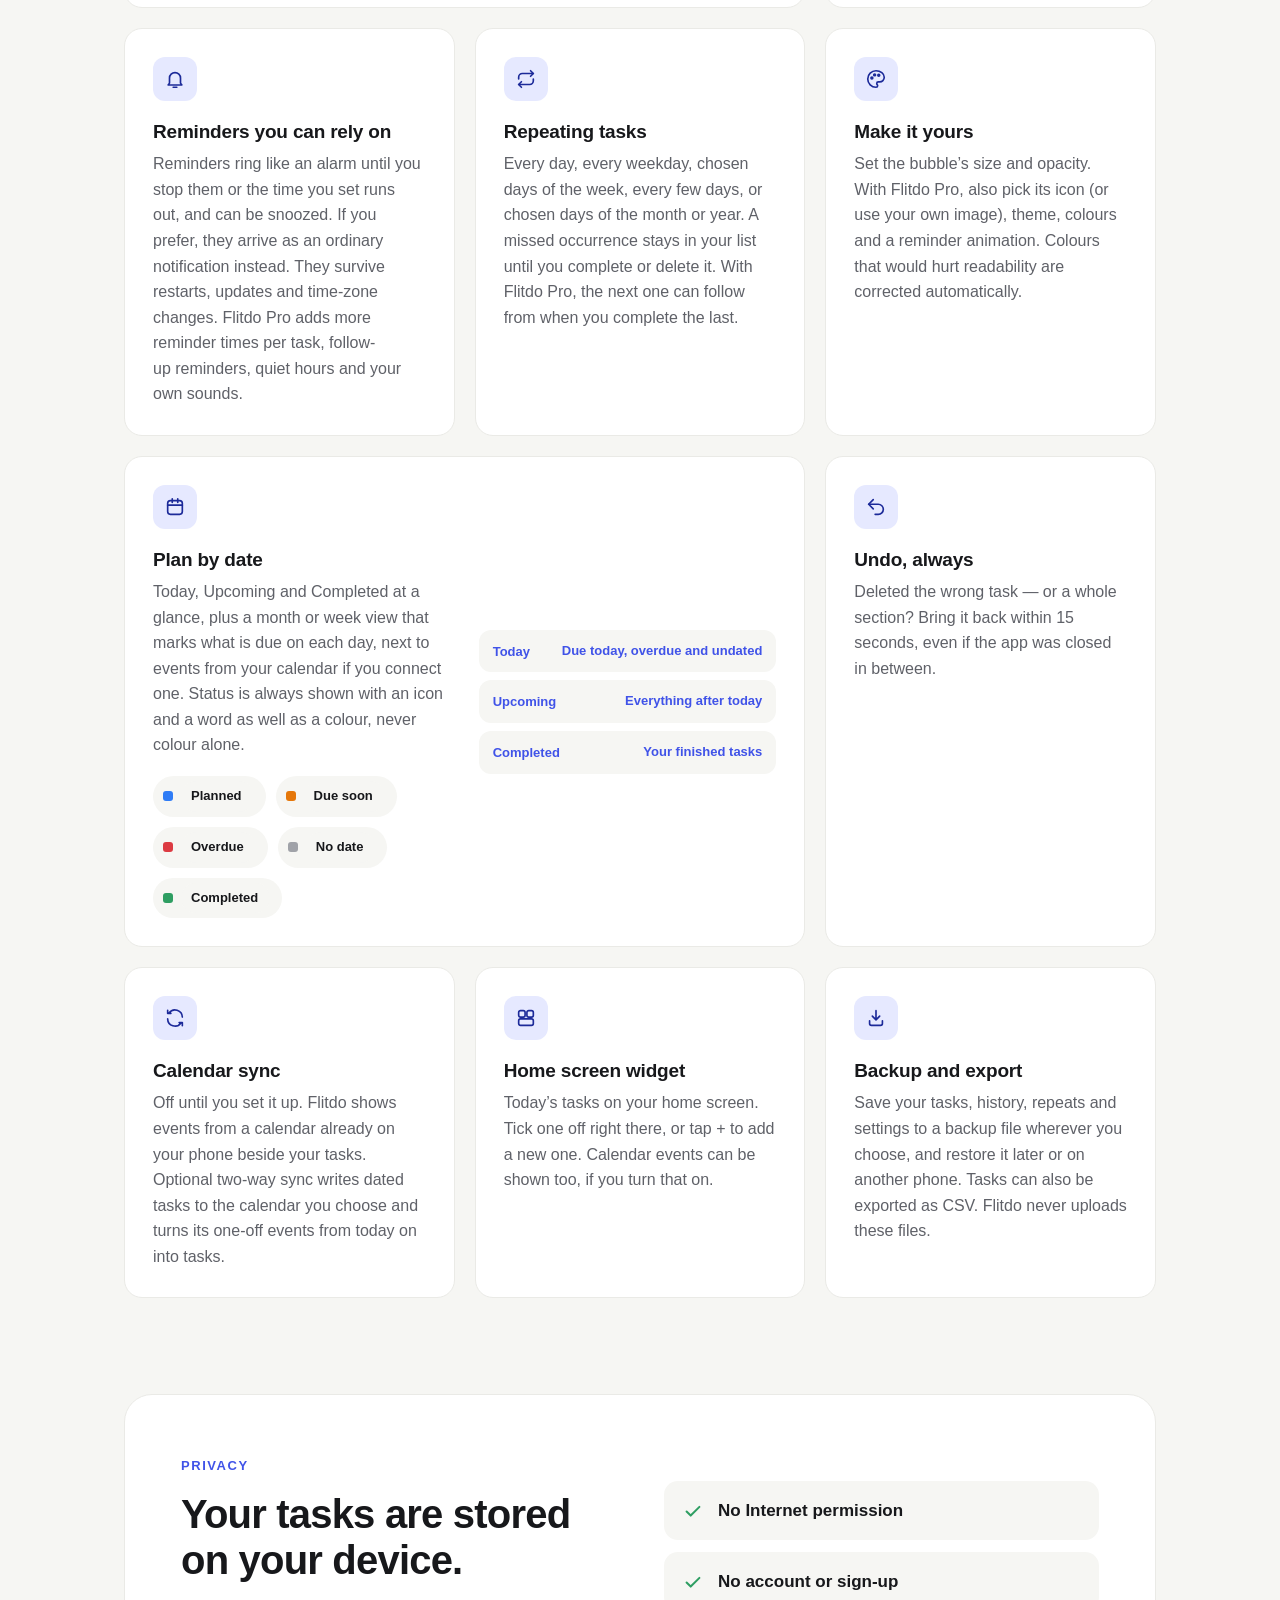
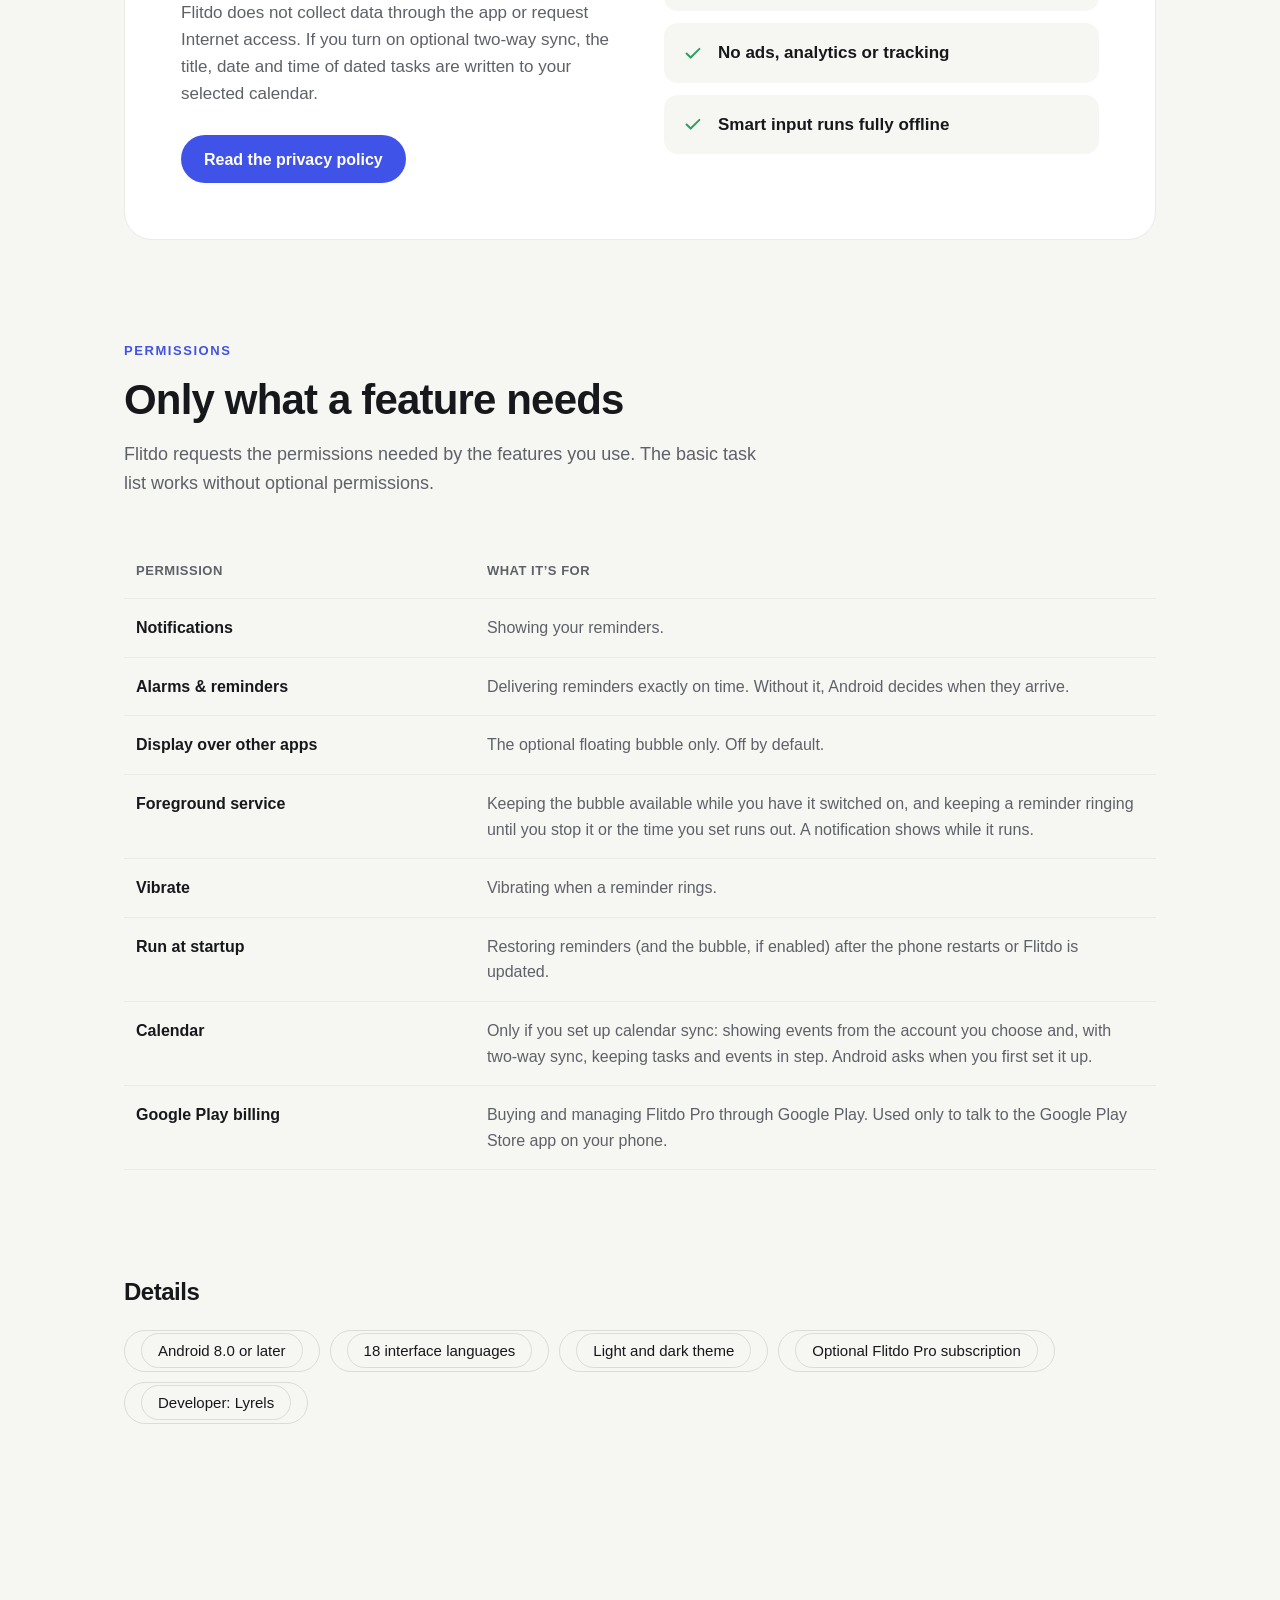
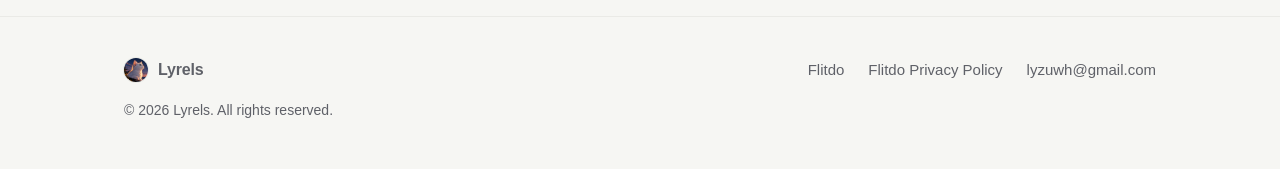
==== commit 9faa7672: "Drop unverified TalkBack and tablet claims from the Flitdo page Flitdo's development status lists Ta" ====
--- a/flitdo/index.html
+++ b/flitdo/index.html
@@ -271,8 +271,6 @@
           <span><span class="en">Android 8.0 or later</span><span class="zh">Android 8.0 及以上</span><span class="zh-tw">Android 8.0 以上</span><span class="ja">Android 8.0 以降</span><span class="ko">Android 8.0 이상</span></span>
           <span><span class="en">18 interface languages</span><span class="zh">18 种界面语言</span><span class="zh-tw">18 種介面語言</span><span class="ja">18 言語対応</span><span class="ko">18개 언어 지원</span></span>
           <span><span class="en">Light and dark theme</span><span class="zh">浅色与深色主题</span><span class="zh-tw">淺色與深色主題</span><span class="ja">ライト・ダークテーマ</span><span class="ko">밝은 테마와 어두운 테마</span></span>
-          <span><span class="en">TalkBack support</span><span class="zh">支持 TalkBack 读屏</span><span class="zh-tw">支援 TalkBack 螢幕閱讀器</span><span class="ja">TalkBack 対応</span><span class="ko">TalkBack 지원</span></span>
-          <span><span class="en">Phones, tablets and foldables</span><span class="zh">手机、平板与折叠屏</span><span class="zh-tw">支援手機、平板與摺疊螢幕</span><span class="ja">スマートフォン、タブレット、折りたたみ端末</span><span class="ko">휴대전화, 태블릿 및 폴더블</span></span>
           <span><span class="en">Optional Flitdo Pro subscription</span><span class="zh">可选的 Flitdo Pro 订阅</span><span class="zh-tw">選用的 Flitdo Pro 訂閱</span><span class="ja">Flitdo Pro（任意の定期購入）</span><span class="ko">선택형 Flitdo Pro 구독</span></span>
           <span><span class="en">Developer: Lyrels</span><span class="zh">开发者：Lyrels</span><span class="zh-tw">開發者 Lyrels</span><span class="ja">開発元 Lyrels</span><span class="ko">개발자 Lyrels</span></span>
         </div>
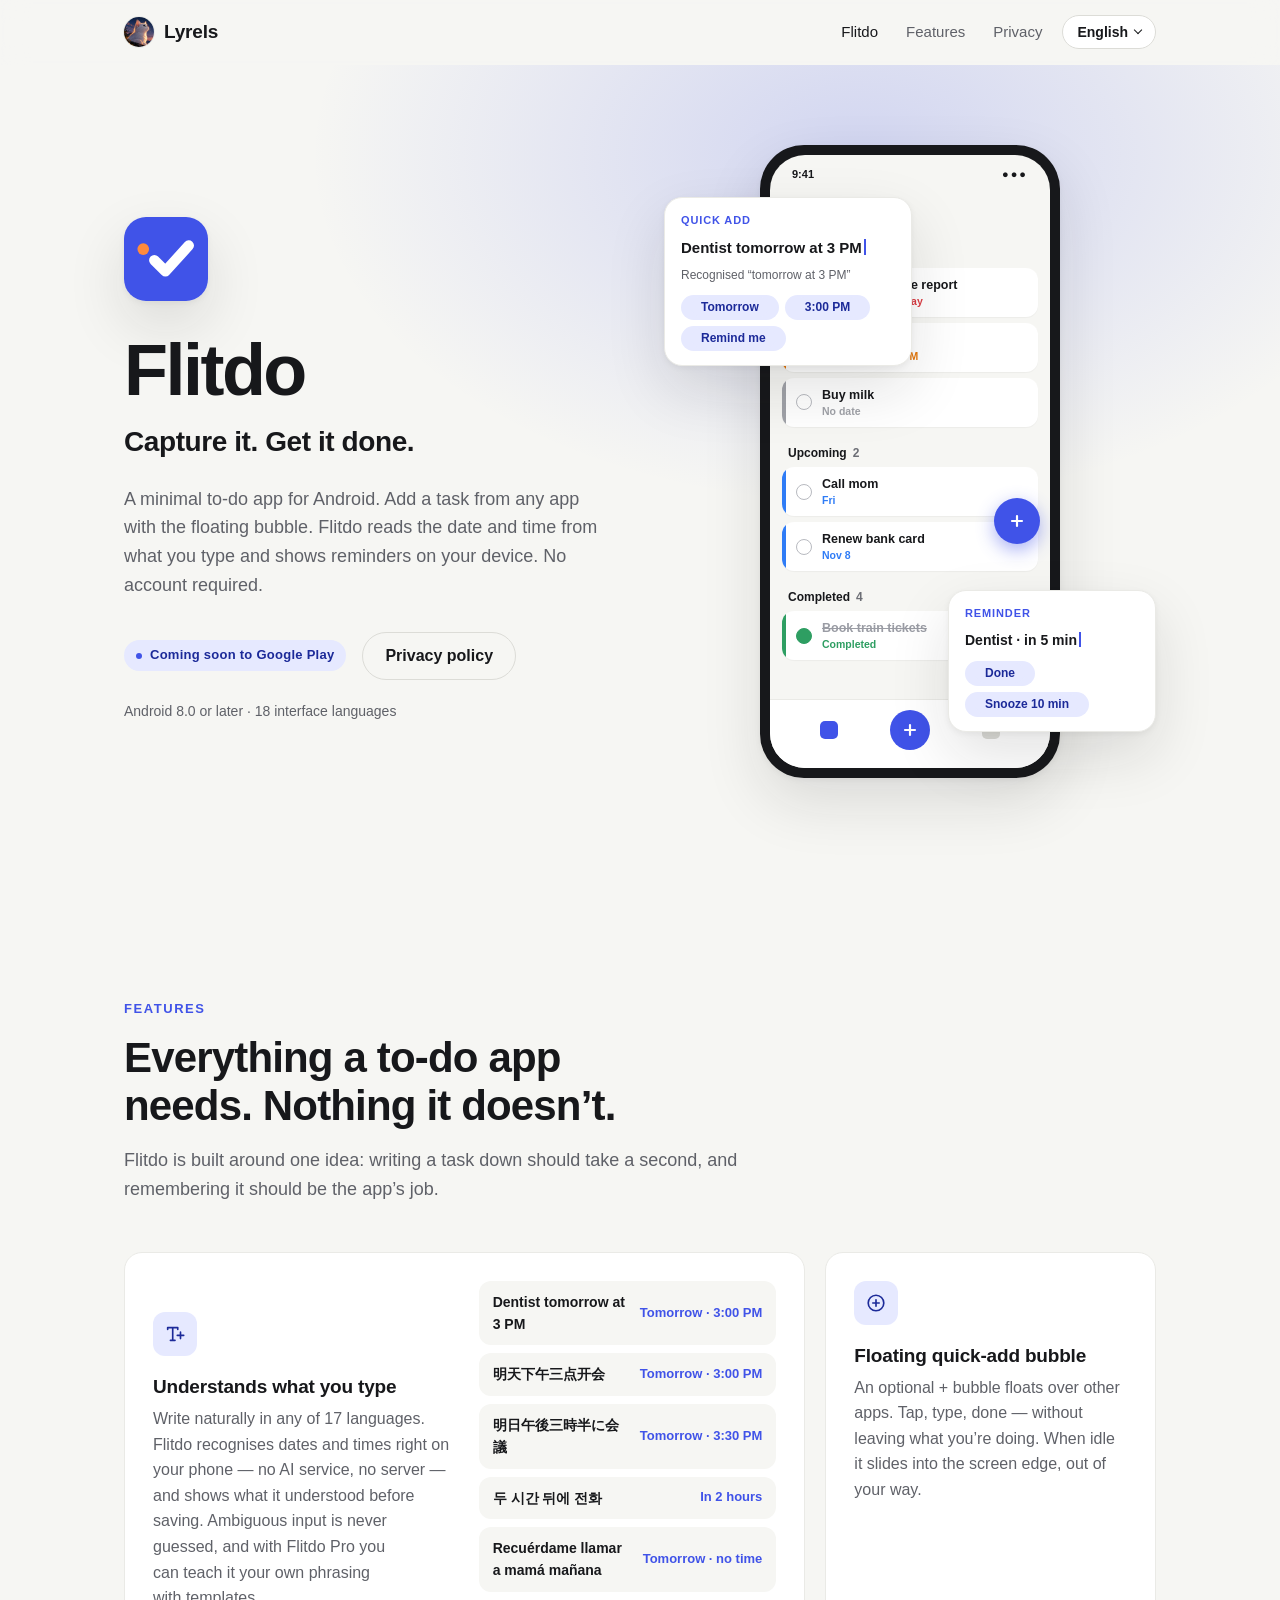
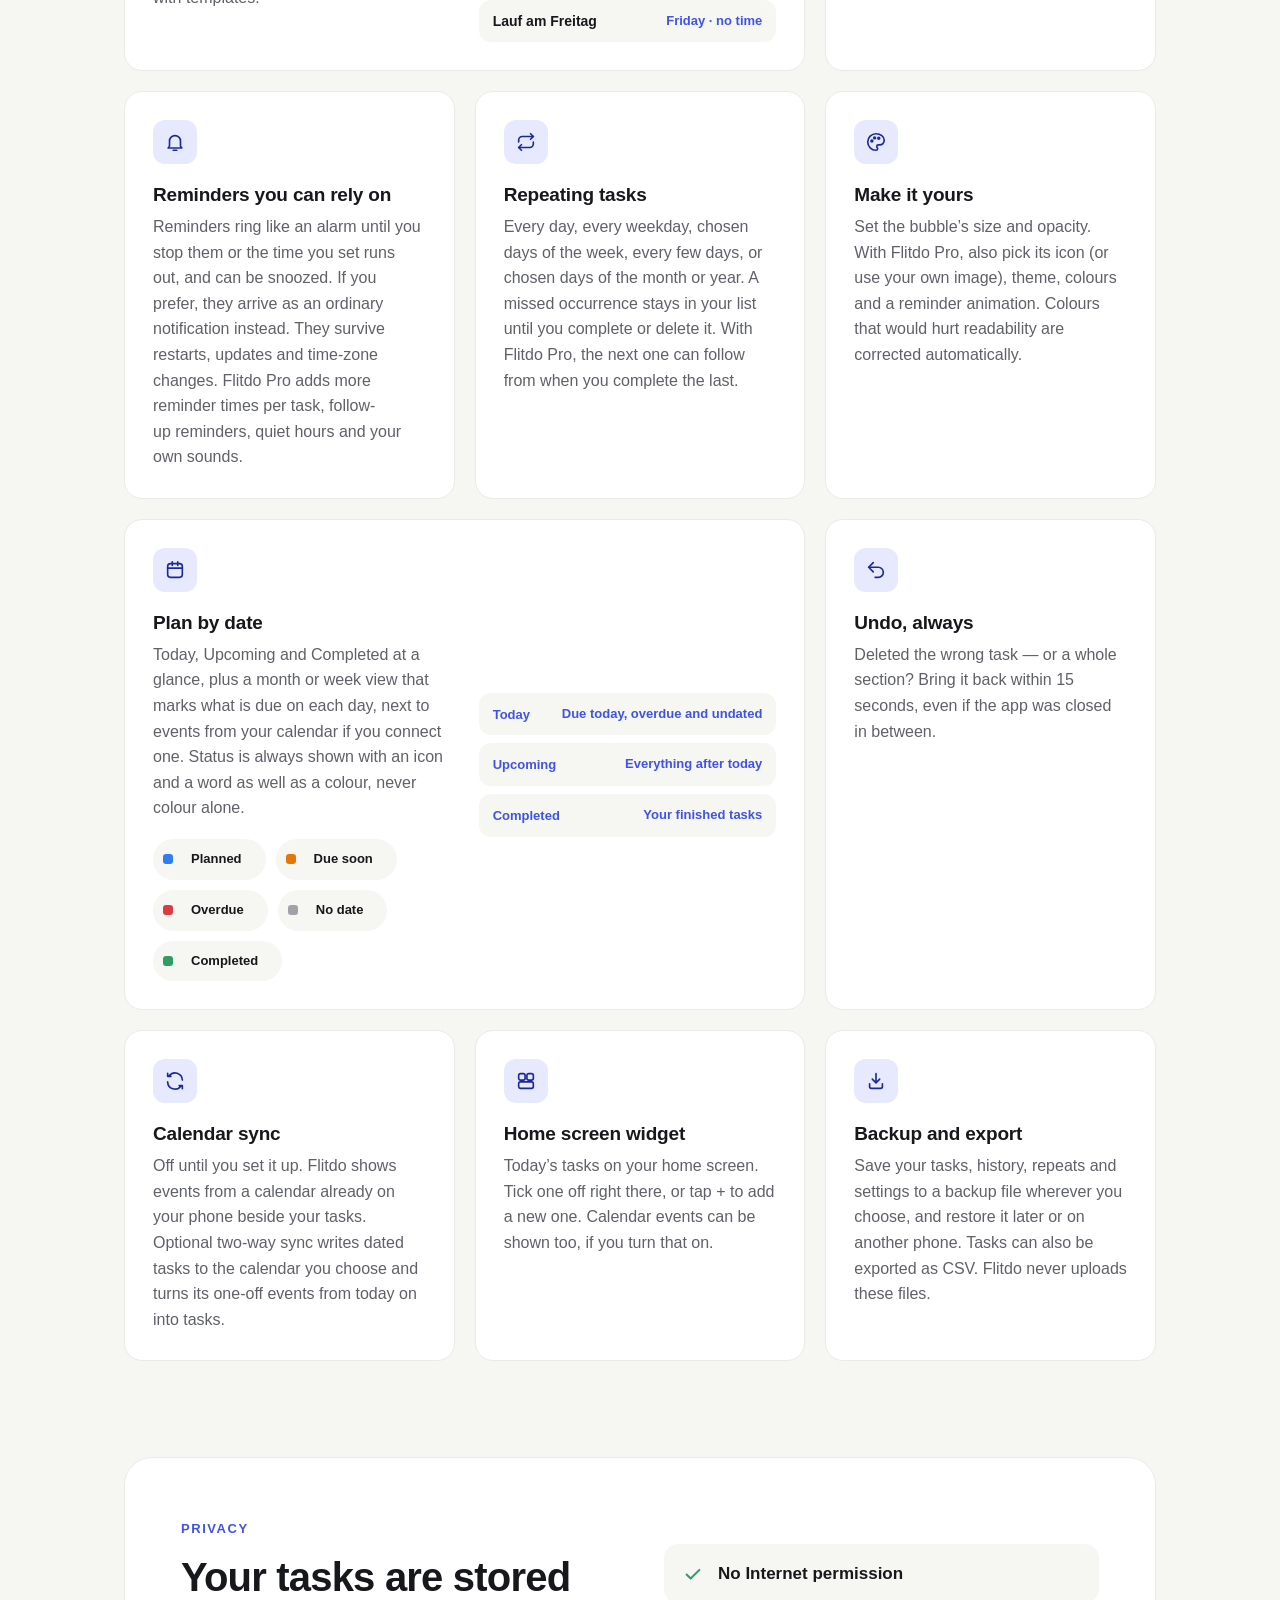
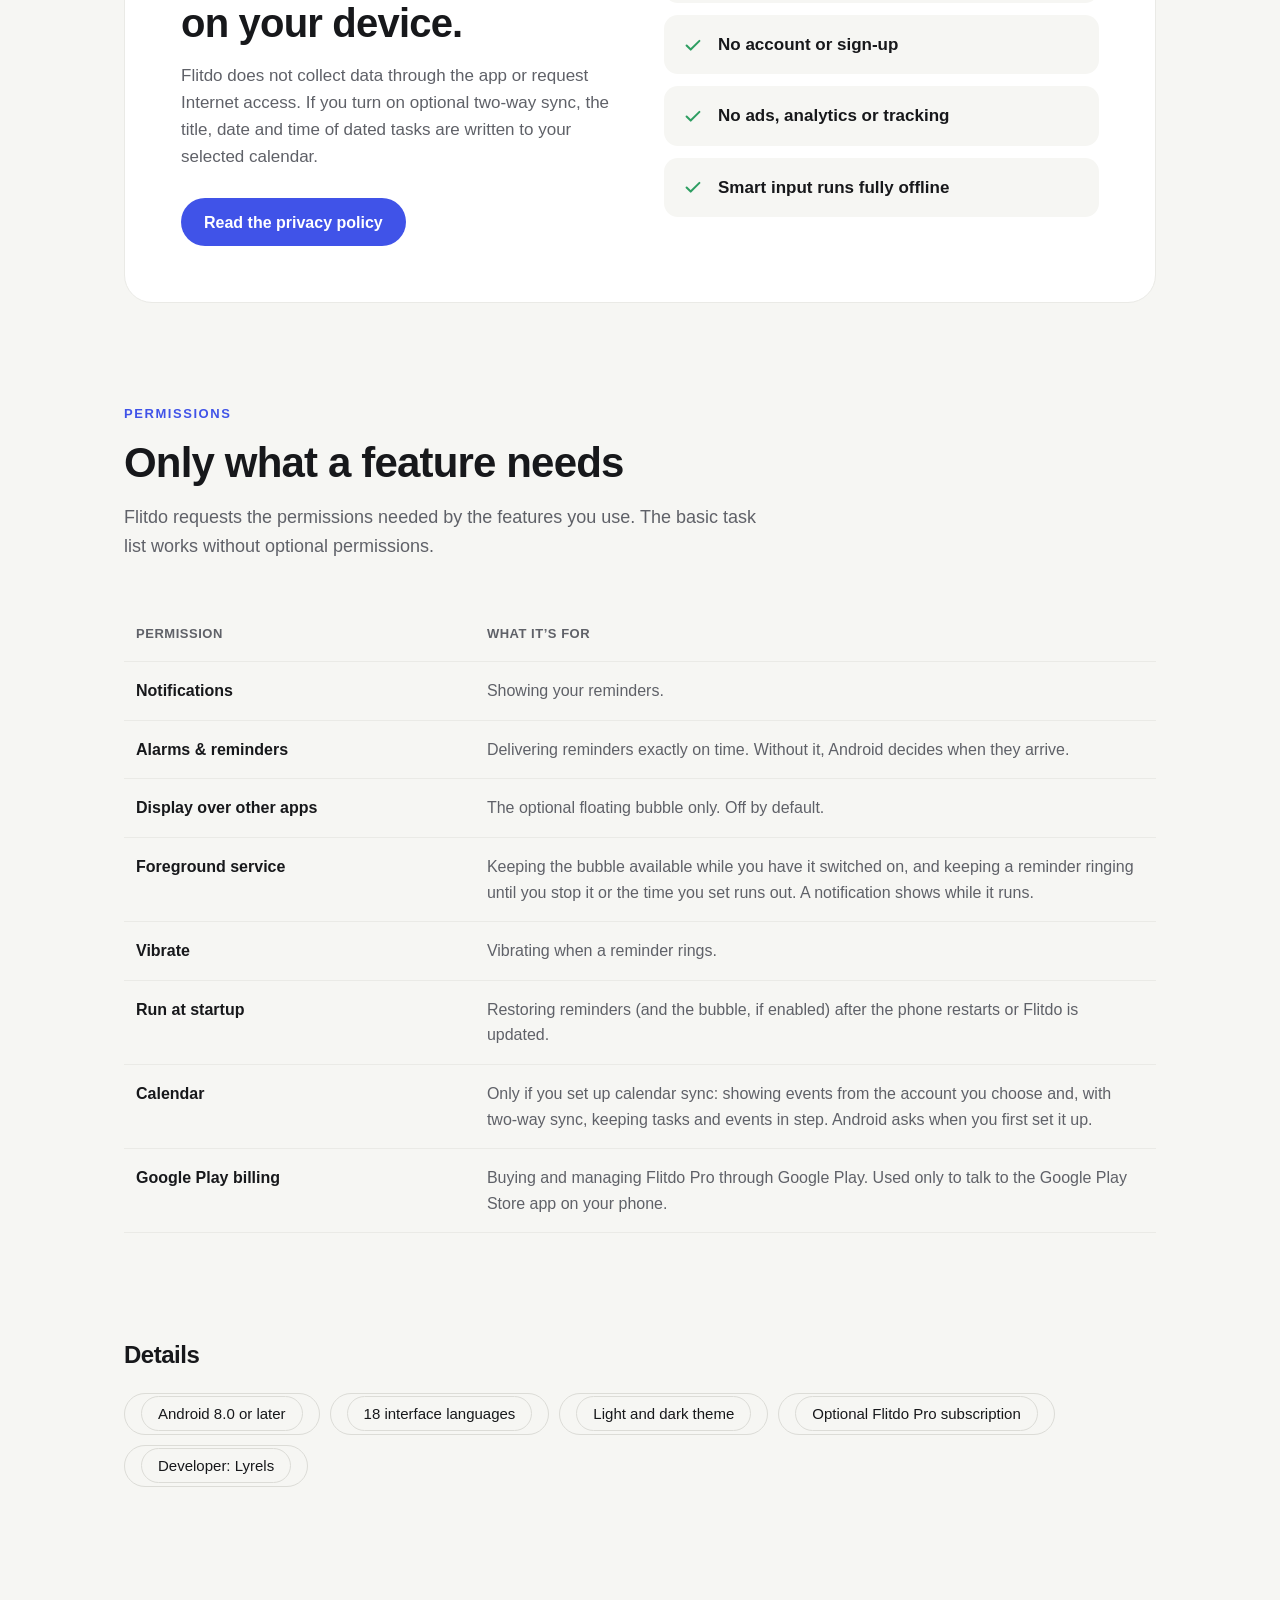
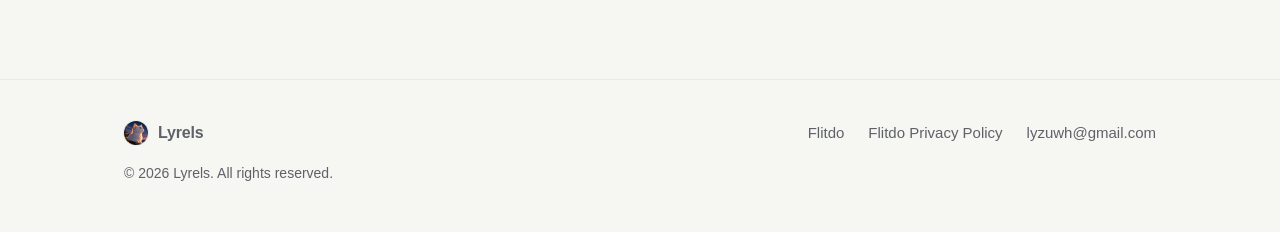
==== commit e2439638: "Show Flitdo's input examples in six languages The quick-add card on the Japanese and Korean pages no" ====
--- a/flitdo/index.html
+++ b/flitdo/index.html
@@ -76,8 +76,8 @@
         <div class="stage" role="img" aria-label="Flitdo task list with a floating quick-add bubble" data-aria-label-zh="带悬浮快速添加气泡的 Flitdo 任务列表" data-aria-label-zh-tw="附有懸浮快速新增按鈕的 Flitdo 任務列表" data-aria-label-ja="フローティングバブル付きの Flitdo タスクリスト" data-aria-label-ko="빠른 추가용 플로팅 버블이 있는 Flitdo 할 일 목록" >
           <div class="float-card fc-1" aria-hidden="true">
             <div class="fc-label"><span class="en">Quick add</span><span class="zh">快速添加</span><span class="zh-tw">快速新增</span><span class="ja">クイック追加</span><span class="ko">빠른 추가</span></div>
-            <div class="typed"><span class="en">Dentist tomorrow at 3 PM</span><span class="zh">明天下午三点看牙医</span><span class="zh-tw">明天下午三點看牙醫</span><span class="ja" lang="en">Dentist tomorrow at 3 PM</span><span class="ko" lang="en">Dentist tomorrow at 3 PM</span></div>
-            <div class="recog"><span class="en">Recognised “tomorrow at 3 PM”</span><span class="zh">已识别“明天下午三点”</span><span class="zh-tw">已辨識「明天下午三點」</span><span class="ja">「tomorrow at 3 PM」を認識</span><span class="ko">‘tomorrow at 3 PM’ 인식</span></div>
+            <div class="typed"><span class="en">Dentist tomorrow at 3 PM</span><span class="zh">明天下午三点看牙医</span><span class="zh-tw">明天下午三點看牙醫</span><span class="ja" lang="ja">明日午後三時に歯医者</span><span class="ko" lang="ko">내일 오후 세 시에 치과</span></div>
+            <div class="recog"><span class="en">Recognised “tomorrow at 3 PM”</span><span class="zh">已识别“明天下午三点”</span><span class="zh-tw">已辨識「明天下午三點」</span><span class="ja">「明日午後三時」を認識</span><span class="ko">‘내일 오후 세 시’ 인식</span></div>
             <div class="chips"><span><span class="en">Tomorrow</span><span class="zh">明天</span><span class="zh-tw">明天</span><span class="ja">明日</span><span class="ko">내일</span></span><span><span class="en">3:00 PM</span><span class="zh">15:00</span><span class="zh-tw">15:00</span><span class="ja">15:00</span><span class="ko">오후 3:00</span></span><span><span class="en">Remind me</span><span class="zh">提醒我</span><span class="zh-tw">提醒我</span><span class="ja">リマインダーを設定</span><span class="ko">알림 받기</span></span></div>
           </div>
 
@@ -142,8 +142,10 @@
             <div class="examples" aria-label="Examples" data-aria-label-zh="示例" data-aria-label-zh-tw="範例" data-aria-label-ja="入力例" data-aria-label-ko="예시">
               <div><q lang="en">Dentist tomorrow at 3 PM</q><span><span class="en">Tomorrow · 3:00 PM</span><span class="zh">明天 · 15:00</span><span class="zh-tw">明天 · 15:00</span><span class="ja">明日 · 15:00</span><span class="ko">내일 · 오후 3:00</span></span></div>
               <div><q lang="zh-CN">明天下午三点开会</q><span><span class="en">Tomorrow · 3:00 PM</span><span class="zh">明天 · 15:00</span><span class="zh-tw">明天 · 15:00</span><span class="ja">明日 · 15:00</span><span class="ko">내일 · 오후 3:00</span></span></div>
-              <div><q lang="en">call mom in 2 hours</q><span><span class="en">In 2 hours</span><span class="zh">2 小时后</span><span class="zh-tw">2 小時後</span><span class="ja">2時間後</span><span class="ko">2시간 후</span></span></div>
-              <div><q lang="zh-CN">周五去银行换卡</q><span><span class="en">Friday · no time</span><span class="zh">周五 · 不设时间</span><span class="zh-tw">週五 · 不設時間</span><span class="ja">金曜 · 時刻指定なし</span><span class="ko">금요일 · 시간 지정 없음</span></span></div>
+              <div><q lang="ja">明日午後三時半に会議</q><span><span class="en">Tomorrow · 3:30 PM</span><span class="zh">明天 · 15:30</span><span class="zh-tw">明天 · 15:30</span><span class="ja">明日 · 15:30</span><span class="ko">내일 · 오후 3:30</span></span></div>
+              <div><q lang="ko">두 시간 뒤에 전화</q><span><span class="en">In 2 hours</span><span class="zh">2 小时后</span><span class="zh-tw">2 小時後</span><span class="ja">2時間後</span><span class="ko">2시간 후</span></span></div>
+              <div><q lang="es">Recuérdame llamar a mamá mañana</q><span><span class="en">Tomorrow · no time</span><span class="zh">明天 · 不设时间</span><span class="zh-tw">明天 · 不設時間</span><span class="ja">明日 · 時刻指定なし</span><span class="ko">내일 · 시간 지정 없음</span></span></div>
+              <div><q lang="de">Lauf am Freitag</q><span><span class="en">Friday · no time</span><span class="zh">周五 · 不设时间</span><span class="zh-tw">週五 · 不設時間</span><span class="ja">金曜 · 時刻指定なし</span><span class="ko">금요일 · 시간 지정 없음</span></span></div>
             </div>
           </article>
 
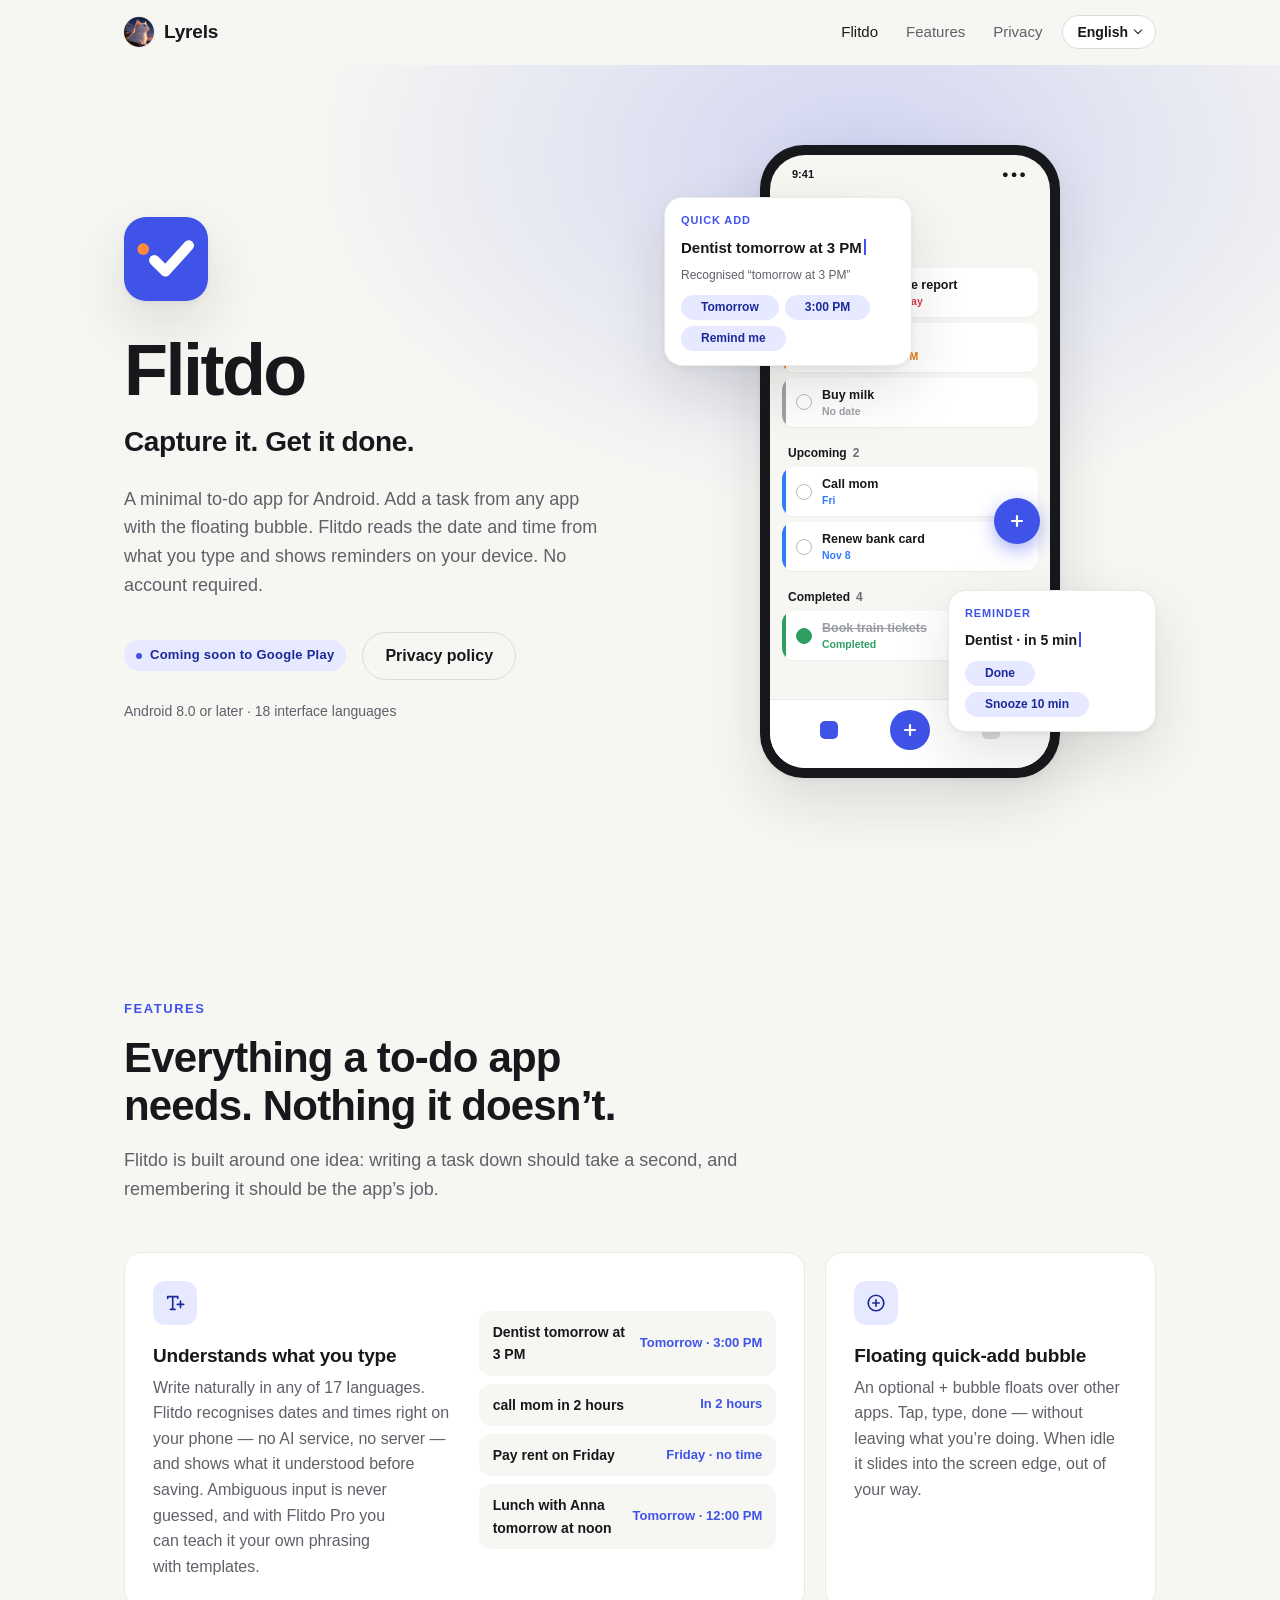
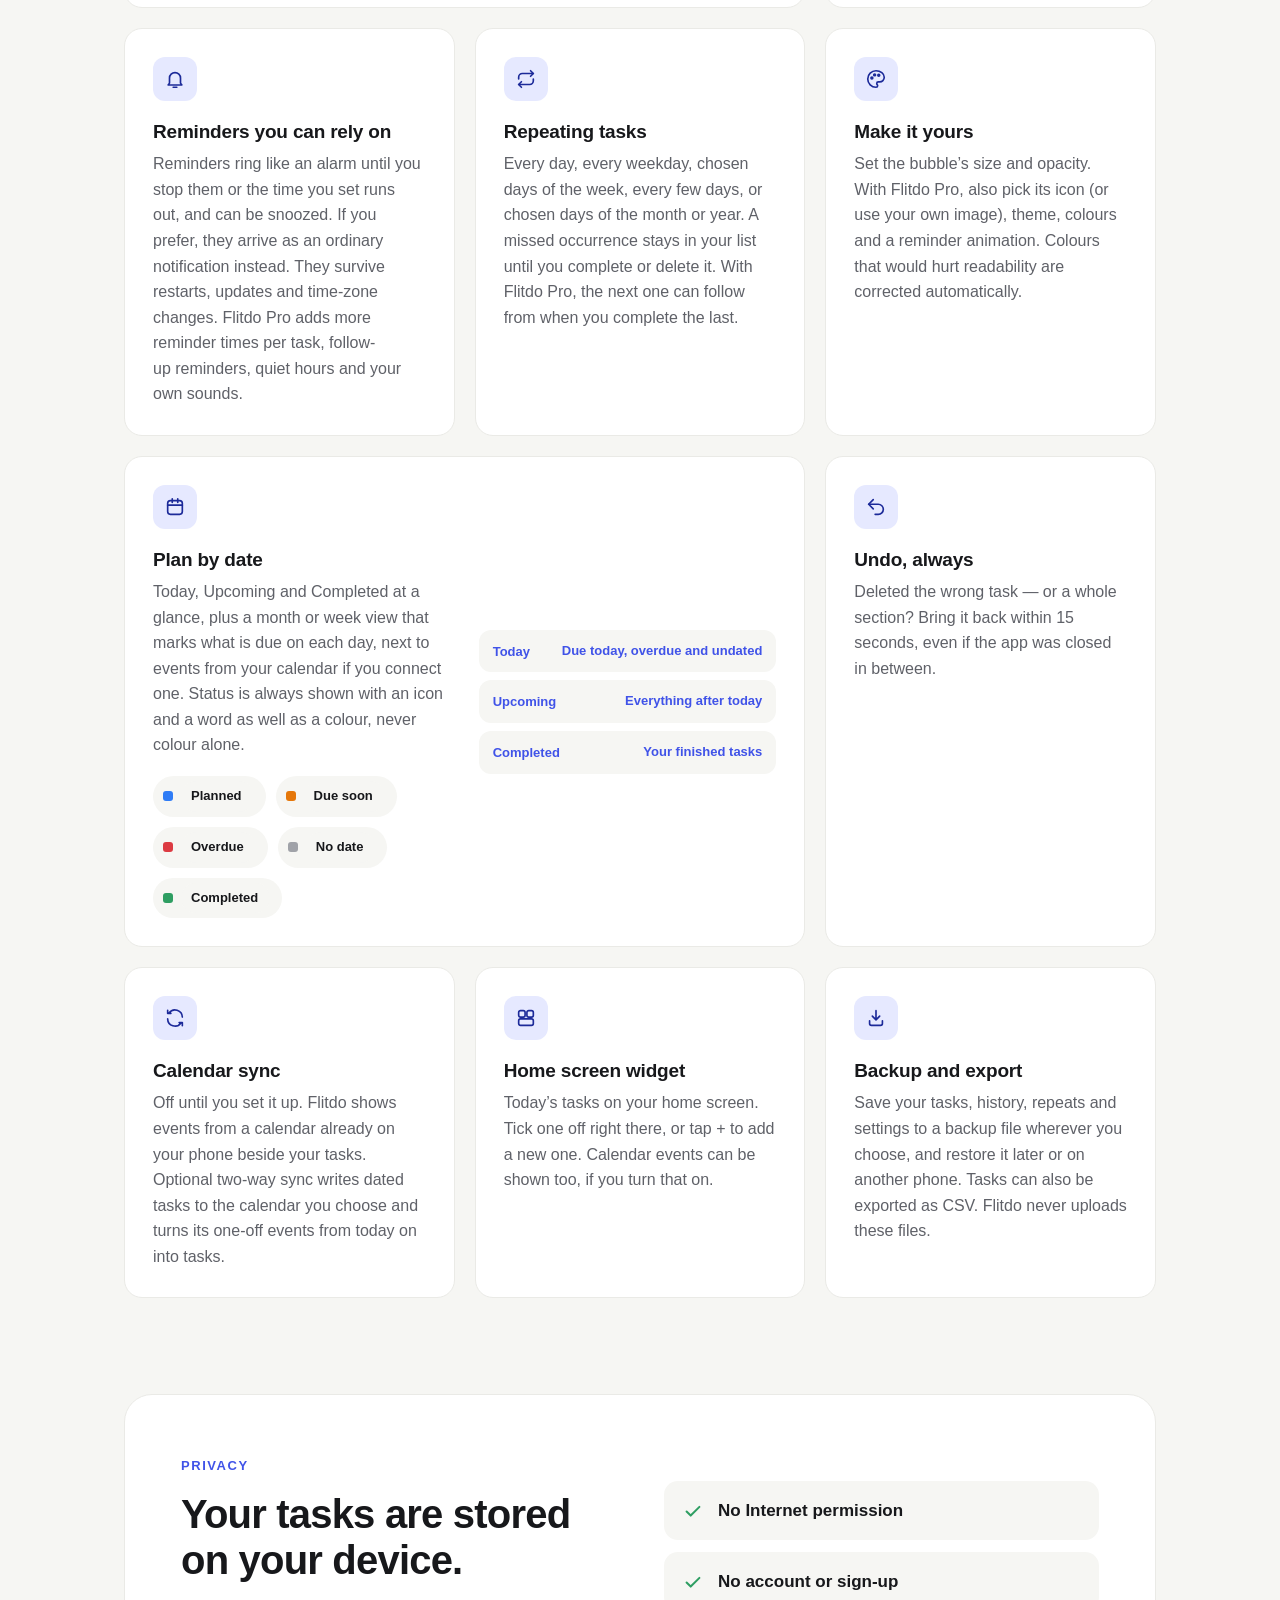
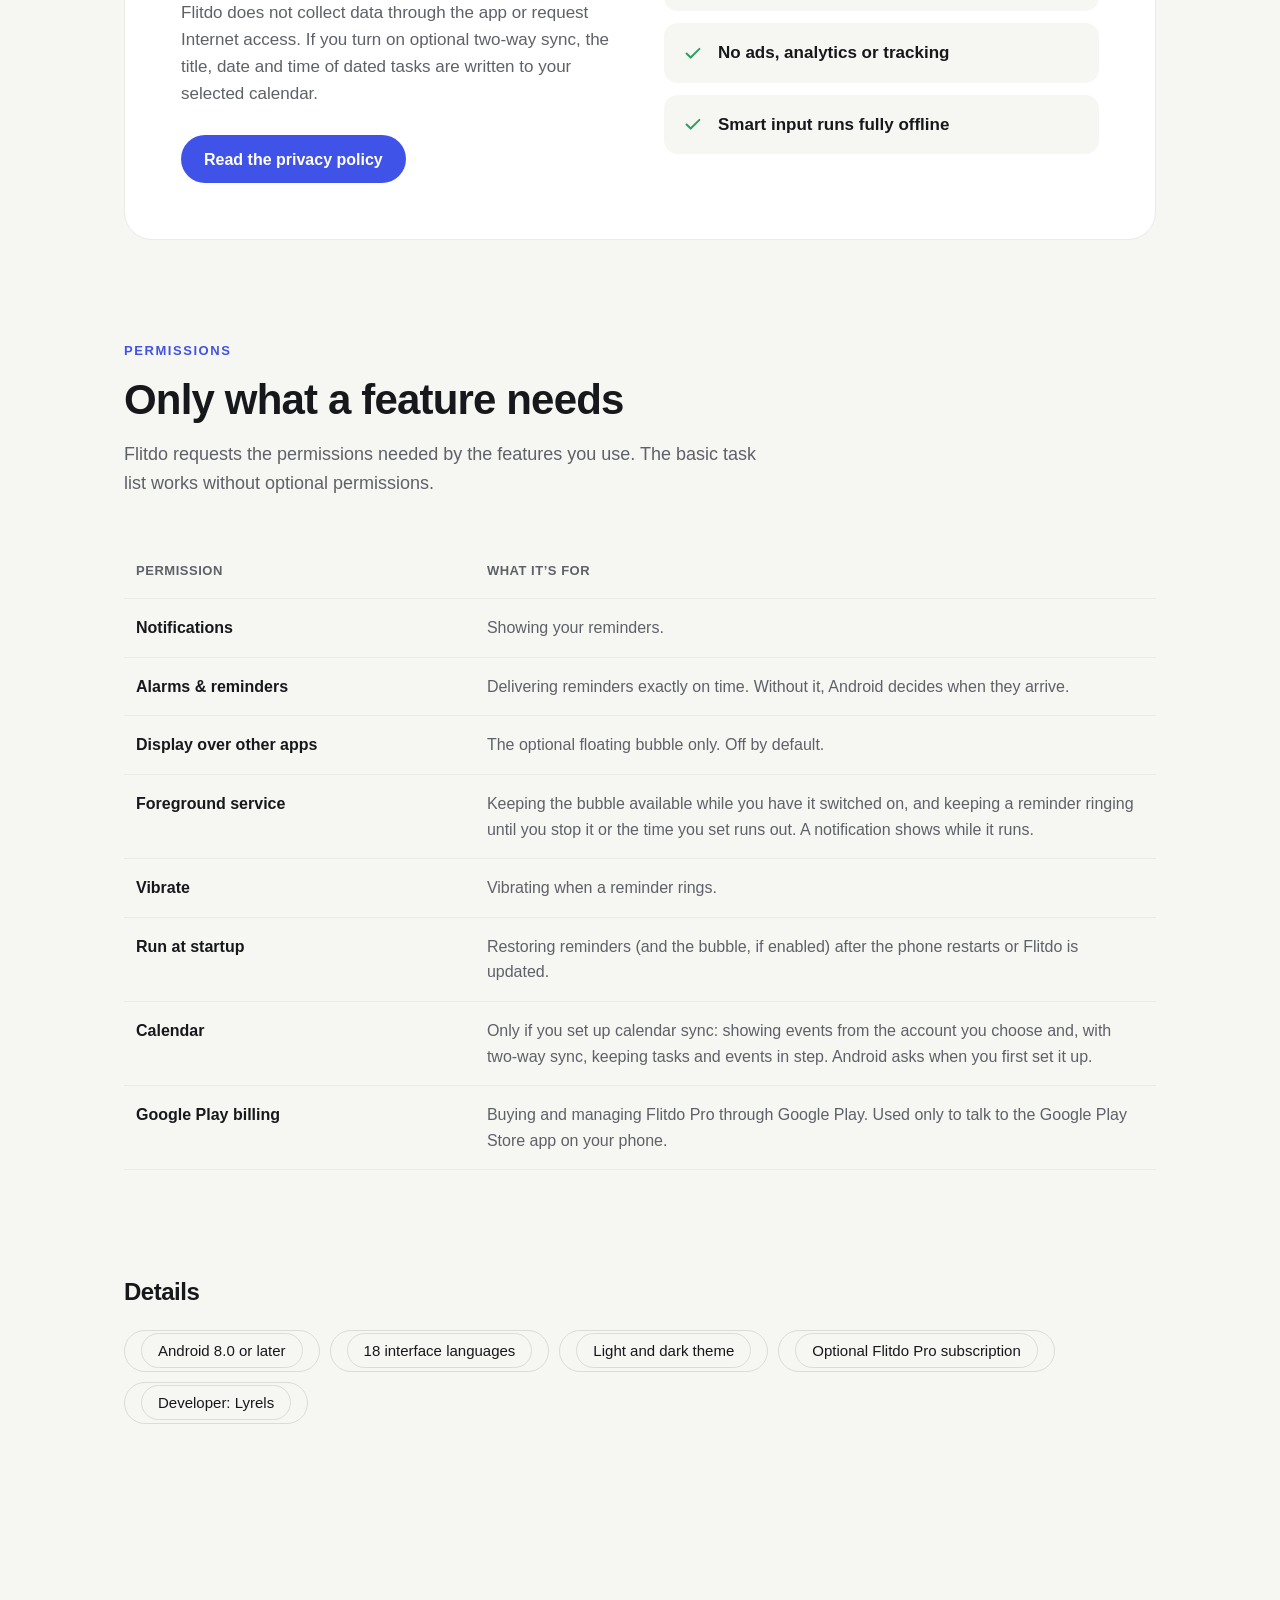
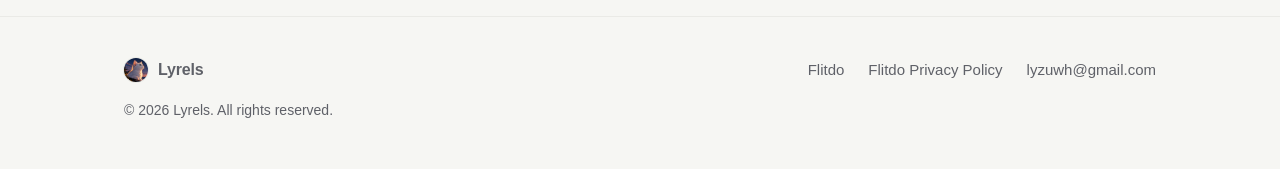
==== commit dbb3e399: "Show each page language only examples in that language The examples beside "Understands what you typ" ====
--- a/flitdo/index.html
+++ b/flitdo/index.html
@@ -140,12 +140,26 @@
               </p>
             </div>
             <div class="examples" aria-label="Examples" data-aria-label-zh="示例" data-aria-label-zh-tw="範例" data-aria-label-ja="入力例" data-aria-label-ko="예시">
-              <div><q lang="en">Dentist tomorrow at 3 PM</q><span><span class="en">Tomorrow · 3:00 PM</span><span class="zh">明天 · 15:00</span><span class="zh-tw">明天 · 15:00</span><span class="ja">明日 · 15:00</span><span class="ko">내일 · 오후 3:00</span></span></div>
-              <div><q lang="zh-CN">明天下午三点开会</q><span><span class="en">Tomorrow · 3:00 PM</span><span class="zh">明天 · 15:00</span><span class="zh-tw">明天 · 15:00</span><span class="ja">明日 · 15:00</span><span class="ko">내일 · 오후 3:00</span></span></div>
-              <div><q lang="ja">明日午後三時半に会議</q><span><span class="en">Tomorrow · 3:30 PM</span><span class="zh">明天 · 15:30</span><span class="zh-tw">明天 · 15:30</span><span class="ja">明日 · 15:30</span><span class="ko">내일 · 오후 3:30</span></span></div>
-              <div><q lang="ko">두 시간 뒤에 전화</q><span><span class="en">In 2 hours</span><span class="zh">2 小时后</span><span class="zh-tw">2 小時後</span><span class="ja">2時間後</span><span class="ko">2시간 후</span></span></div>
-              <div><q lang="es">Recuérdame llamar a mamá mañana</q><span><span class="en">Tomorrow · no time</span><span class="zh">明天 · 不设时间</span><span class="zh-tw">明天 · 不設時間</span><span class="ja">明日 · 時刻指定なし</span><span class="ko">내일 · 시간 지정 없음</span></span></div>
-              <div><q lang="de">Lauf am Freitag</q><span><span class="en">Friday · no time</span><span class="zh">周五 · 不设时间</span><span class="zh-tw">週五 · 不設時間</span><span class="ja">金曜 · 時刻指定なし</span><span class="ko">금요일 · 시간 지정 없음</span></span></div>
+              <div class="en" lang="en"><q>Dentist tomorrow at 3 PM</q><span>Tomorrow · 3:00 PM</span></div>
+              <div class="en" lang="en"><q>call mom in 2 hours</q><span>In 2 hours</span></div>
+              <div class="en" lang="en"><q>Pay rent on Friday</q><span>Friday · no time</span></div>
+              <div class="en" lang="en"><q>Lunch with Anna tomorrow at noon</q><span>Tomorrow · 12:00 PM</span></div>
+              <div class="zh" lang="zh-CN"><q>明天下午三点开会</q><span>明天 · 15:00</span></div>
+              <div class="zh" lang="zh-CN"><q>两小时后给妈妈打电话</q><span>2 小时后</span></div>
+              <div class="zh" lang="zh-CN"><q>周五去银行换卡</q><span>周五 · 不设时间</span></div>
+              <div class="zh" lang="zh-CN"><q>提醒我明早8点交报告</q><span>明天 · 08:00</span></div>
+              <div class="zh-tw" lang="zh-TW"><q>明天下午三點開會</q><span>明天 · 15:00</span></div>
+              <div class="zh-tw" lang="zh-TW"><q>兩小時後打電話給媽媽</q><span>2 小時後</span></div>
+              <div class="zh-tw" lang="zh-TW"><q>週五去銀行換卡</q><span>週五 · 不設時間</span></div>
+              <div class="zh-tw" lang="zh-TW"><q>提醒我明早8點交報告</q><span>明天 · 08:00</span></div>
+              <div class="ja" lang="ja"><q>明日午後三時半に会議</q><span>明日 · 15:30</span></div>
+              <div class="ja" lang="ja"><q>二時間後に電話</q><span>2時間後</span></div>
+              <div class="ja" lang="ja"><q>金曜日に買い物</q><span>金曜 · 時刻指定なし</span></div>
+              <div class="ja" lang="ja"><q>明日正午に昼食</q><span>明日 · 12:00</span></div>
+              <div class="ko" lang="ko"><q>내일 오후 세 시 반에 회의</q><span>내일 · 오후 3:30</span></div>
+              <div class="ko" lang="ko"><q>두 시간 뒤에 전화</q><span>2시간 후</span></div>
+              <div class="ko" lang="ko"><q>금요일에 장보기</q><span>금요일 · 시간 지정 없음</span></div>
+              <div class="ko" lang="ko"><q>내일 정오에 점심</q><span>내일 · 오후 12:00</span></div>
             </div>
           </article>
 
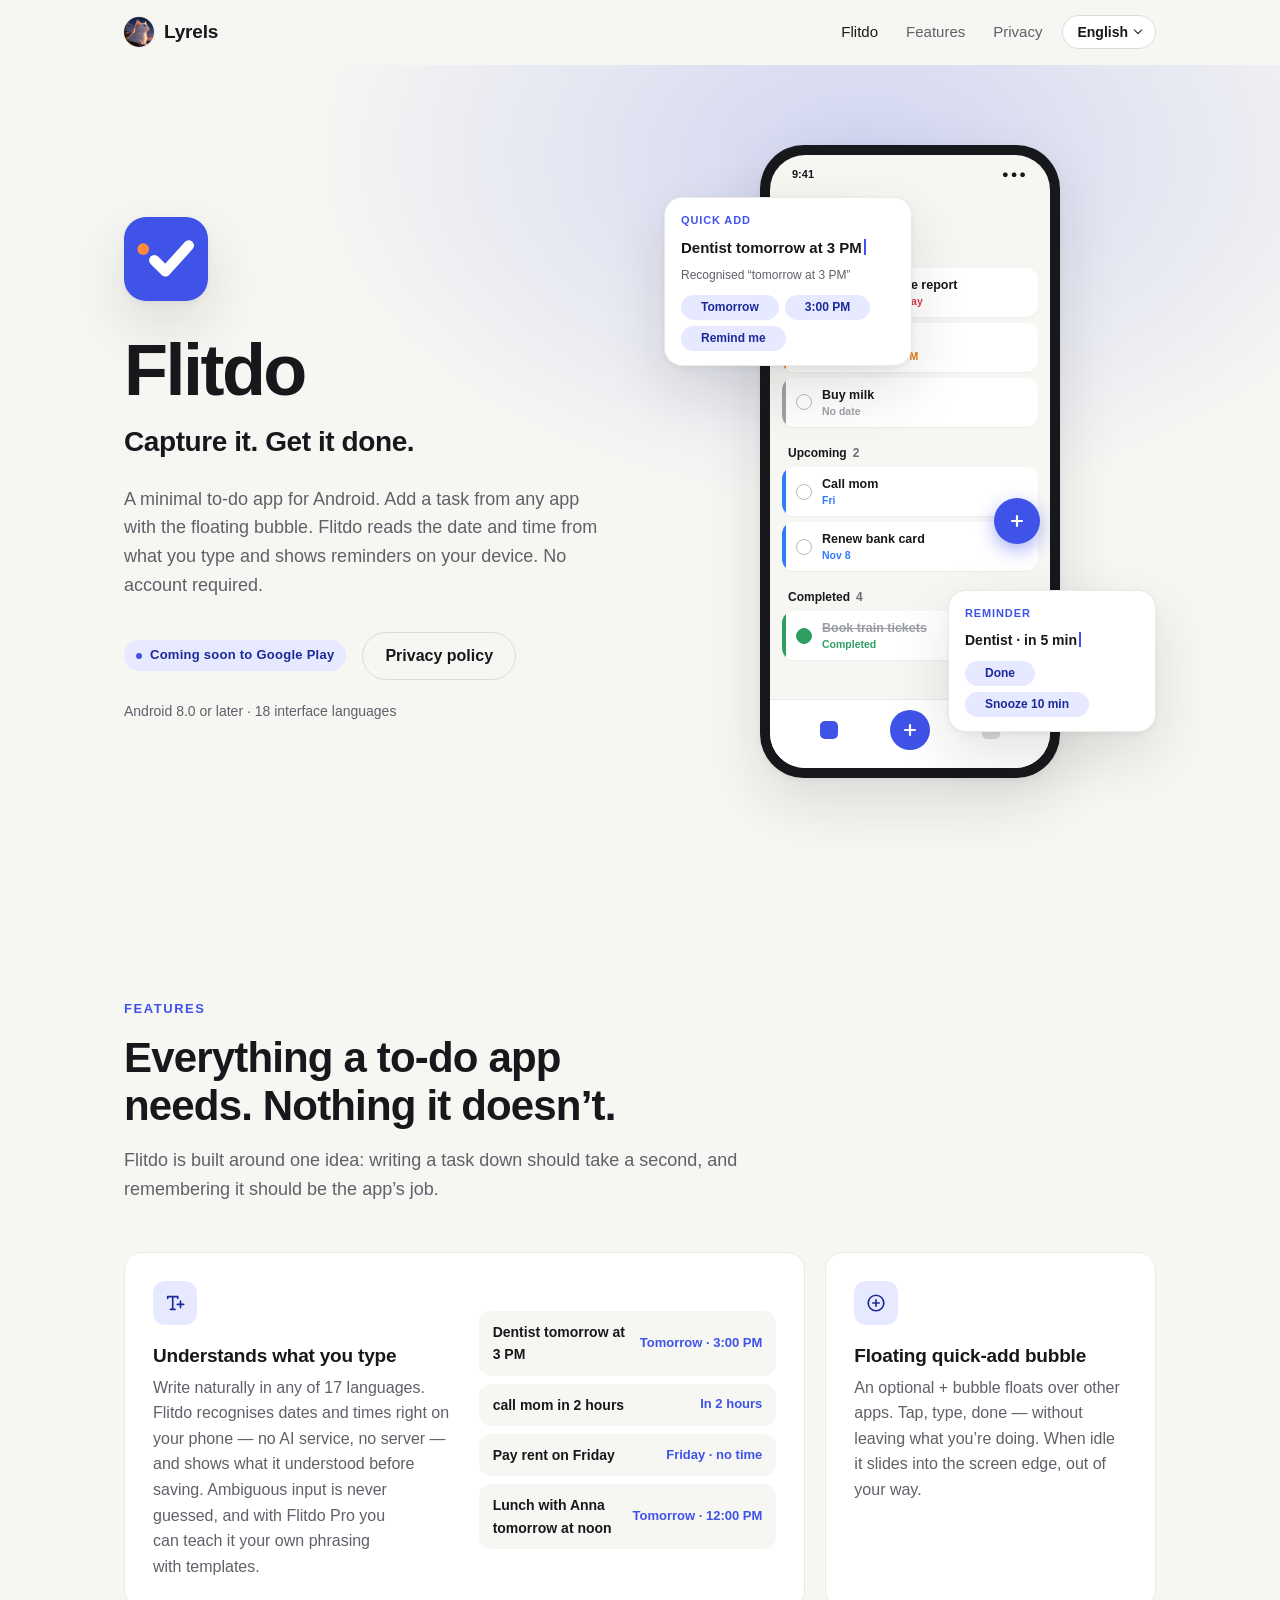
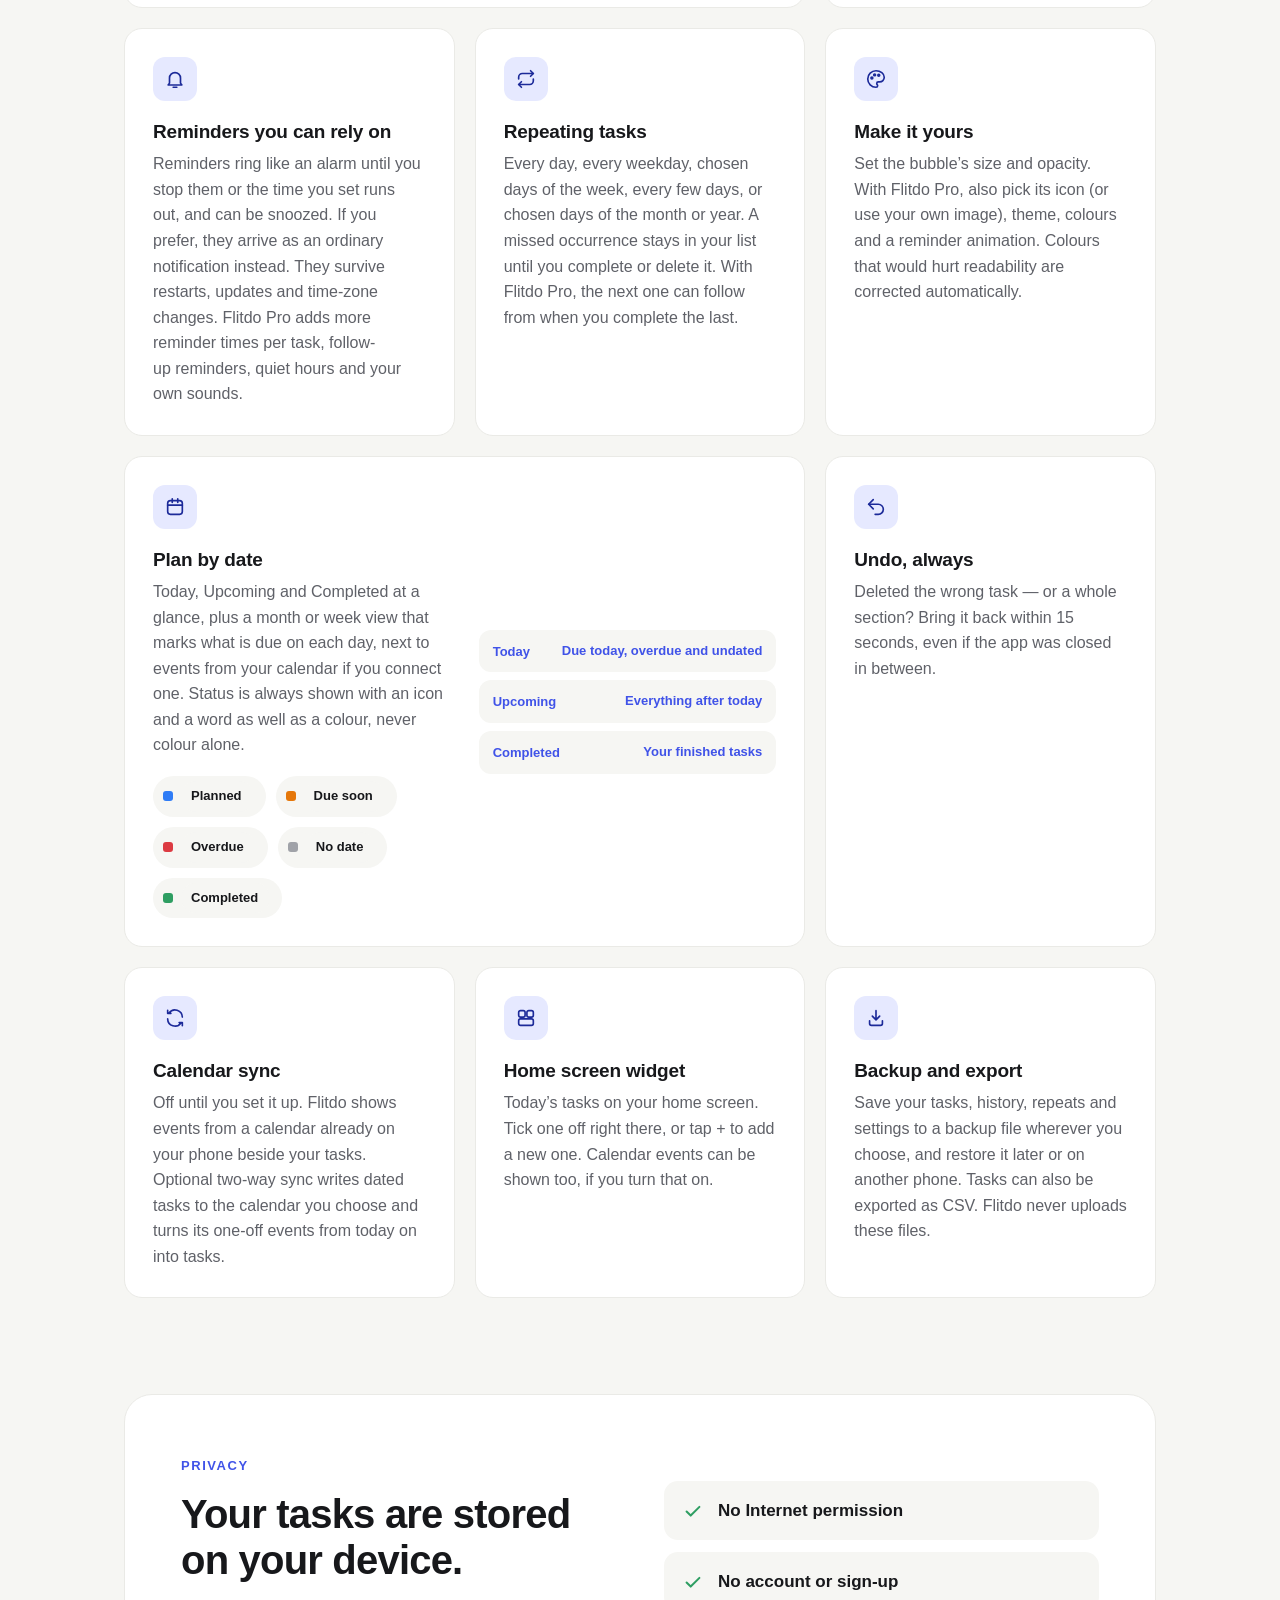
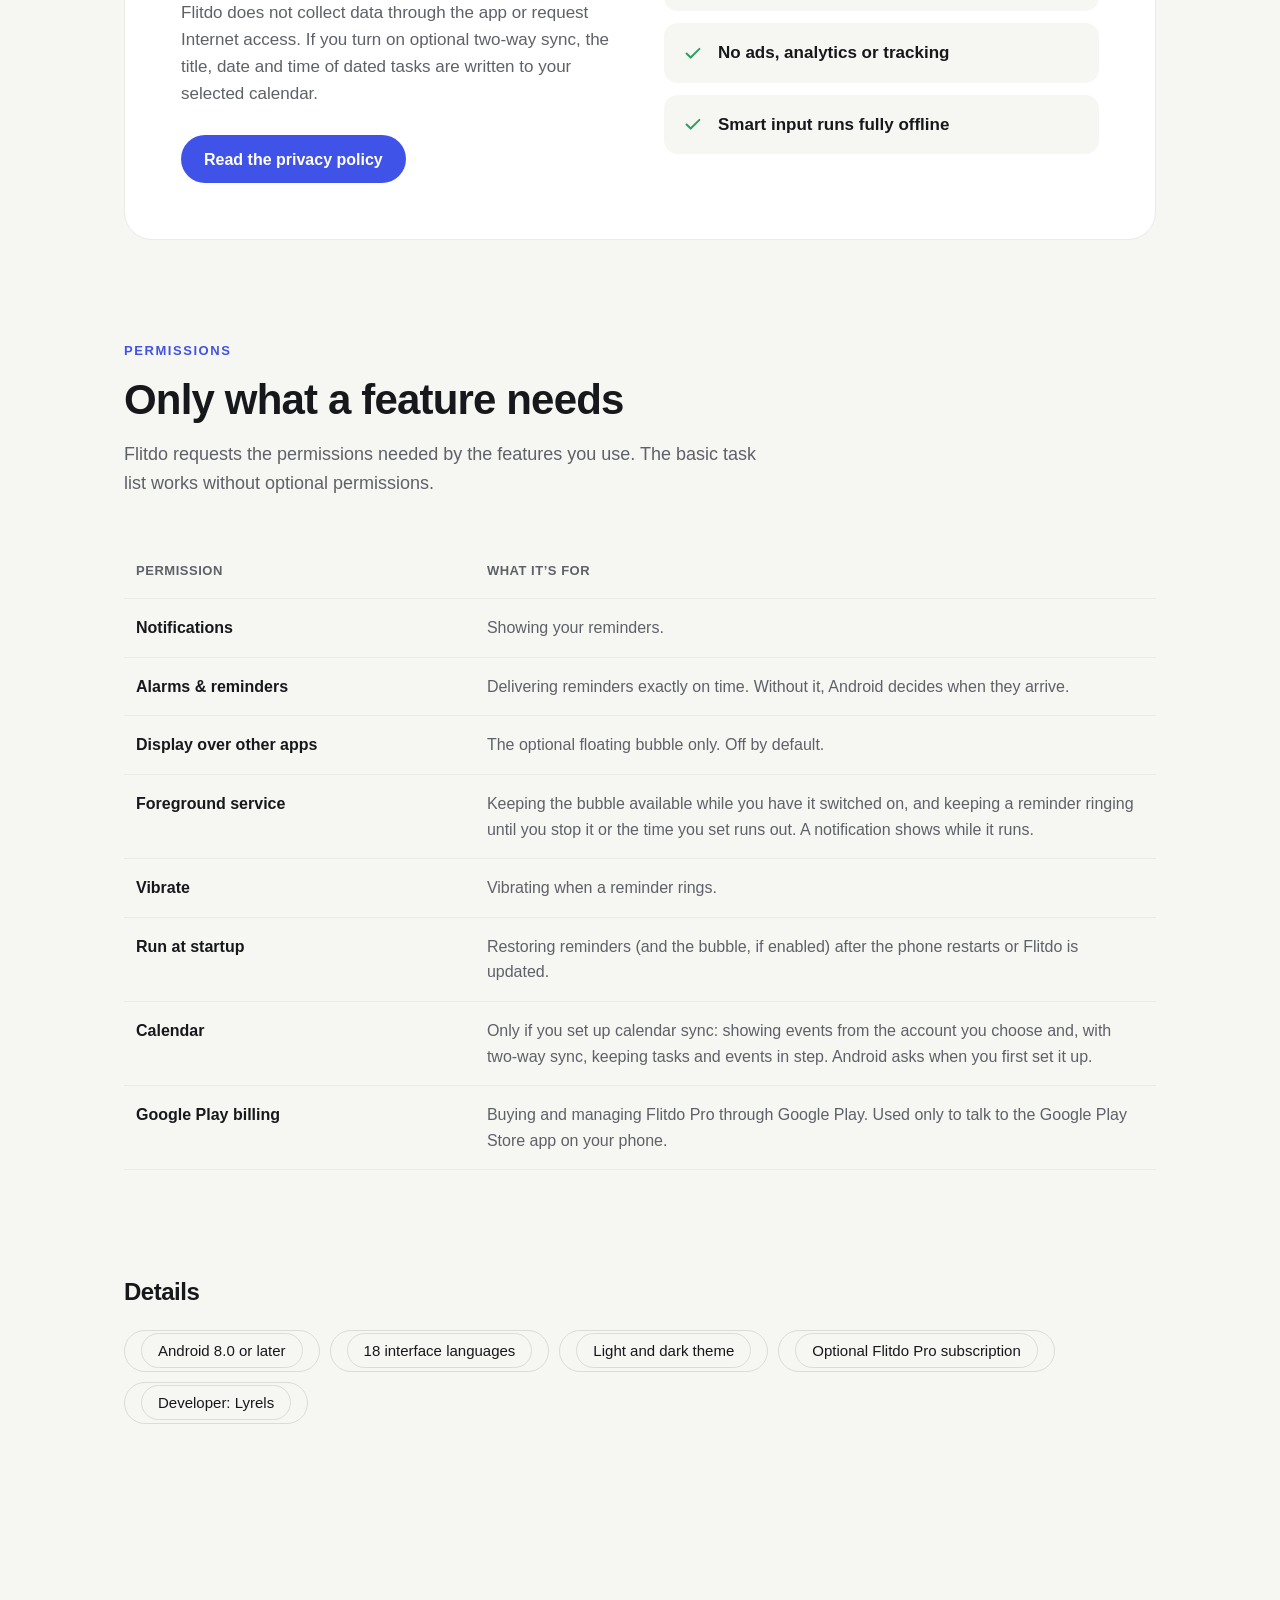
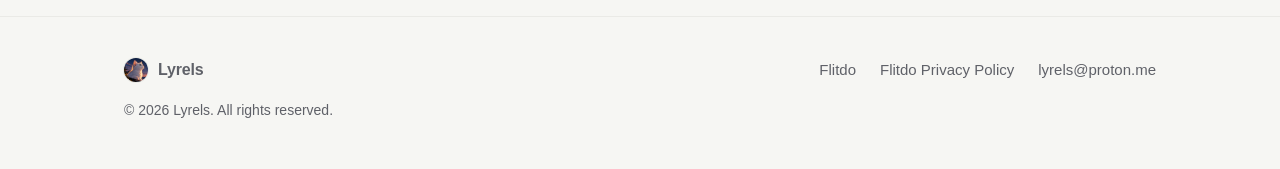
==== commit 50037d06: "Update Lyrels support email across the website" ====
--- a/flitdo/index.html
+++ b/flitdo/index.html
@@ -303,7 +303,7 @@
       <nav aria-label="Footer" data-aria-label-zh="页脚导航" data-aria-label-zh-tw="頁尾導覽" data-aria-label-ja="フッターナビゲーション" data-aria-label-ko="하단 탐색">
         <a href="/flitdo/">Flitdo</a>
         <a href="/flitdo/privacy/"><span class="en">Flitdo Privacy Policy</span><span class="zh">Flitdo 隐私政策</span><span class="zh-tw">Flitdo 隱私權政策</span><span class="ja">Flitdo プライバシーポリシー</span><span class="ko">Flitdo 개인정보 처리방침</span></a>
-        <a href="mailto:lyzuwh@gmail.com">lyzuwh@gmail.com</a>
+        <a href="mailto:lyrels@proton.me">lyrels@proton.me</a>
       </nav>
       <small>© <span data-year>2026</span> Lyrels. <span class="en">All rights reserved.</span><span class="zh">保留所有权利。</span><span class="zh-tw">保留所有權利。</span><span class="ja">すべての権利を留保します。</span><span class="ko">모든 권리 보유.</span></small>
     </div>
